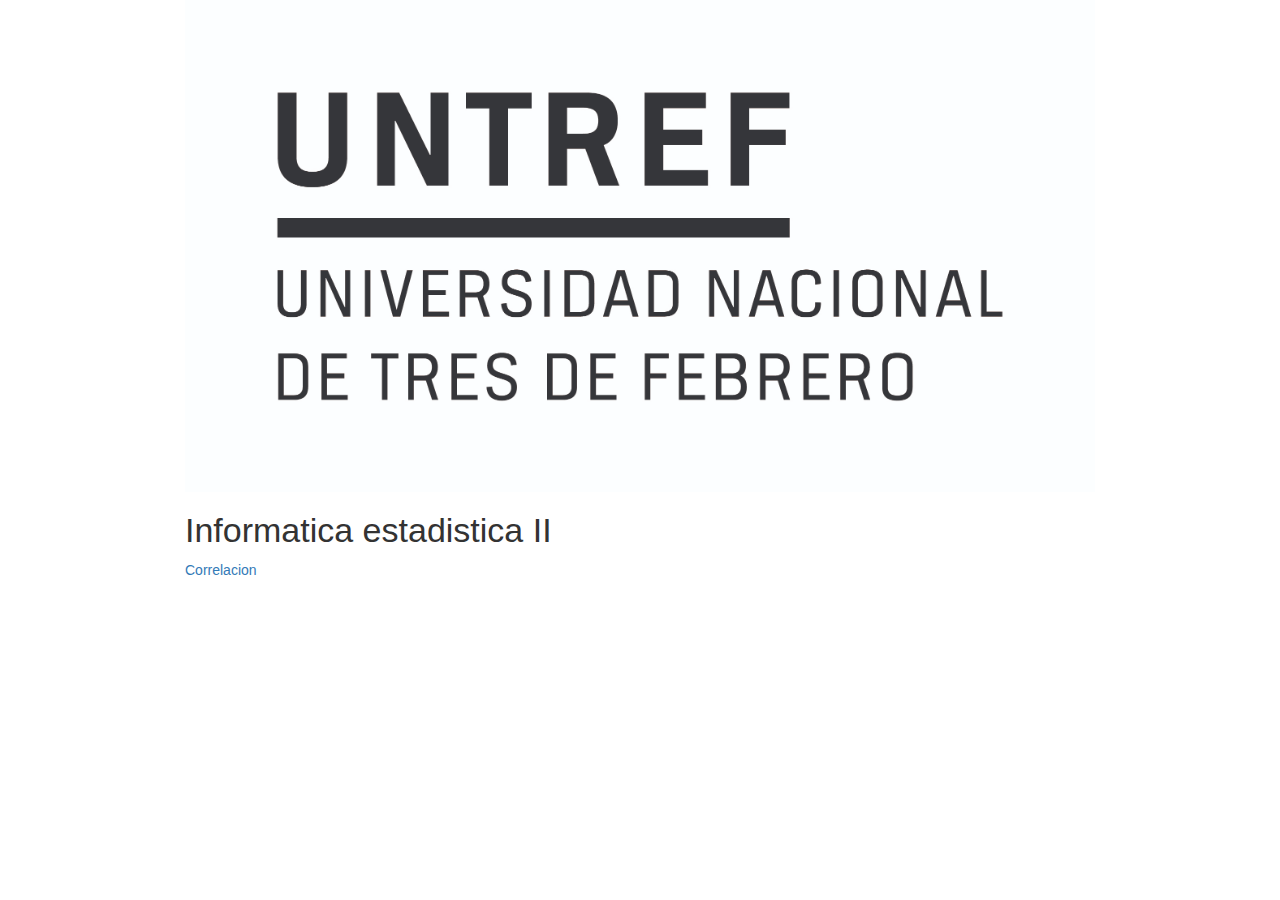
==== docs/index.html @ fd27c5c5 "agrego index" ====
<!DOCTYPE html>

<html>

<head>

<meta charset="utf-8" />
<meta name="generator" content="pandoc" />
<meta http-equiv="X-UA-Compatible" content="IE=EDGE" />




<title>index.knit</title>

<script>// Pandoc 2.9 adds attributes on both header and div. We remove the former (to
// be compatible with the behavior of Pandoc < 2.8).
document.addEventListener('DOMContentLoaded', function(e) {
  var hs = document.querySelectorAll("div.section[class*='level'] > :first-child");
  var i, h, a;
  for (i = 0; i < hs.length; i++) {
    h = hs[i];
    if (!/^h[1-6]$/i.test(h.tagName)) continue;  // it should be a header h1-h6
    a = h.attributes;
    while (a.length > 0) h.removeAttribute(a[0].name);
  }
});
</script>
<script>/*! jQuery v3.6.0 | (c) OpenJS Foundation and other contributors | jquery.org/license */
!function(e,t){"use strict";"object"==typeof module&&"object"==typeof module.exports?module.exports=e.document?t(e,!0):function(e){if(!e.document)throw new Error("jQuery requires a window with a document");return t(e)}:t(e)}("undefined"!=typeof window?window:this,function(C,e){"use strict";var t=[],r=Object.getPrototypeOf,s=t.slice,g=t.flat?function(e){return t.flat.call(e)}:function(e){return t.concat.apply([],e)},u=t.push,i=t.indexOf,n={},o=n.toString,v=n.hasOwnProperty,a=v.toString,l=a.call(Object),y={},m=function(e){return"function"==typeof e&&"number"!=typeof e.nodeType&&"function"!=typeof e.item},x=function(e){return null!=e&&e===e.window},E=C.document,c={type:!0,src:!0,nonce:!0,noModule:!0};function b(e,t,n){var r,i,o=(n=n||E).createElement("script");if(o.text=e,t)for(r in c)(i=t[r]||t.getAttribute&&t.getAttribute(r))&&o.setAttribute(r,i);n.head.appendChild(o).parentNode.removeChild(o)}function w(e){return null==e?e+"":"object"==typeof e||"function"==typeof e?n[o.call(e)]||"object":typeof e}var f="3.6.0",S=function(e,t){return new S.fn.init(e,t)};function p(e){var t=!!e&&"length"in e&&e.length,n=w(e);return!m(e)&&!x(e)&&("array"===n||0===t||"number"==typeof t&&0<t&&t-1 in e)}S.fn=S.prototype={jquery:f,constructor:S,length:0,toArray:function(){return s.call(this)},get:function(e){return null==e?s.call(this):e<0?this[e+this.length]:this[e]},pushStack:function(e){var t=S.merge(this.constructor(),e);return t.prevObject=this,t},each:function(e){return S.each(this,e)},map:function(n){return this.pushStack(S.map(this,function(e,t){return n.call(e,t,e)}))},slice:function(){return this.pushStack(s.apply(this,arguments))},first:function(){return this.eq(0)},last:function(){return this.eq(-1)},even:function(){return this.pushStack(S.grep(this,function(e,t){return(t+1)%2}))},odd:function(){return this.pushStack(S.grep(this,function(e,t){return t%2}))},eq:function(e){var t=this.length,n=+e+(e<0?t:0);return this.pushStack(0<=n&&n<t?[this[n]]:[])},end:function(){return this.prevObject||this.constructor()},push:u,sort:t.sort,splice:t.splice},S.extend=S.fn.extend=function(){var e,t,n,r,i,o,a=arguments[0]||{},s=1,u=arguments.length,l=!1;for("boolean"==typeof a&&(l=a,a=arguments[s]||{},s++),"object"==typeof a||m(a)||(a={}),s===u&&(a=this,s--);s<u;s++)if(null!=(e=arguments[s]))for(t in e)r=e[t],"__proto__"!==t&&a!==r&&(l&&r&&(S.isPlainObject(r)||(i=Array.isArray(r)))?(n=a[t],o=i&&!Array.isArray(n)?[]:i||S.isPlainObject(n)?n:{},i=!1,a[t]=S.extend(l,o,r)):void 0!==r&&(a[t]=r));return a},S.extend({expando:"jQuery"+(f+Math.random()).replace(/\D/g,""),isReady:!0,error:function(e){throw new Error(e)},noop:function(){},isPlainObject:function(e){var t,n;return!(!e||"[object Object]"!==o.call(e))&&(!(t=r(e))||"function"==typeof(n=v.call(t,"constructor")&&t.constructor)&&a.call(n)===l)},isEmptyObject:function(e){var t;for(t in e)return!1;return!0},globalEval:function(e,t,n){b(e,{nonce:t&&t.nonce},n)},each:function(e,t){var n,r=0;if(p(e)){for(n=e.length;r<n;r++)if(!1===t.call(e[r],r,e[r]))break}else for(r in e)if(!1===t.call(e[r],r,e[r]))break;return e},makeArray:function(e,t){var n=t||[];return null!=e&&(p(Object(e))?S.merge(n,"string"==typeof e?[e]:e):u.call(n,e)),n},inArray:function(e,t,n){return null==t?-1:i.call(t,e,n)},merge:function(e,t){for(var n=+t.length,r=0,i=e.length;r<n;r++)e[i++]=t[r];return e.length=i,e},grep:function(e,t,n){for(var r=[],i=0,o=e.length,a=!n;i<o;i++)!t(e[i],i)!==a&&r.push(e[i]);return r},map:function(e,t,n){var r,i,o=0,a=[];if(p(e))for(r=e.length;o<r;o++)null!=(i=t(e[o],o,n))&&a.push(i);else for(o in e)null!=(i=t(e[o],o,n))&&a.push(i);return g(a)},guid:1,support:y}),"function"==typeof Symbol&&(S.fn[Symbol.iterator]=t[Symbol.iterator]),S.each("Boolean Number String Function Array Date RegExp Object Error Symbol".split(" "),function(e,t){n["[object "+t+"]"]=t.toLowerCase()});var d=function(n){var e,d,b,o,i,h,f,g,w,u,l,T,C,a,E,v,s,c,y,S="sizzle"+1*new Date,p=n.document,k=0,r=0,m=ue(),x=ue(),A=ue(),N=ue(),j=function(e,t){return e===t&&(l=!0),0},D={}.hasOwnProperty,t=[],q=t.pop,L=t.push,H=t.push,O=t.slice,P=function(e,t){for(var n=0,r=e.length;n<r;n++)if(e[n]===t)return n;return-1},R="checked|selected|async|autofocus|autoplay|controls|defer|disabled|hidden|ismap|loop|multiple|open|readonly|required|scoped",M="[\\x20\\t\\r\\n\\f]",I="(?:\\\\[\\da-fA-F]{1,6}"+M+"?|\\\\[^\\r\\n\\f]|[\\w-]|[^\0-\\x7f])+",W="\\["+M+"*("+I+")(?:"+M+"*([*^$|!~]?=)"+M+"*(?:'((?:\\\\.|[^\\\\'])*)'|\"((?:\\\\.|[^\\\\\"])*)\"|("+I+"))|)"+M+"*\\]",F=":("+I+")(?:\\((('((?:\\\\.|[^\\\\'])*)'|\"((?:\\\\.|[^\\\\\"])*)\")|((?:\\\\.|[^\\\\()[\\]]|"+W+")*)|.*)\\)|)",B=new RegExp(M+"+","g"),$=new RegExp("^"+M+"+|((?:^|[^\\\\])(?:\\\\.)*)"+M+"+$","g"),_=new RegExp("^"+M+"*,"+M+"*"),z=new RegExp("^"+M+"*([>+~]|"+M+")"+M+"*"),U=new RegExp(M+"|>"),X=new RegExp(F),V=new RegExp("^"+I+"$"),G={ID:new RegExp("^#("+I+")"),CLASS:new RegExp("^\\.("+I+")"),TAG:new RegExp("^("+I+"|[*])"),ATTR:new RegExp("^"+W),PSEUDO:new RegExp("^"+F),CHILD:new RegExp("^:(only|first|last|nth|nth-last)-(child|of-type)(?:\\("+M+"*(even|odd|(([+-]|)(\\d*)n|)"+M+"*(?:([+-]|)"+M+"*(\\d+)|))"+M+"*\\)|)","i"),bool:new RegExp("^(?:"+R+")$","i"),needsContext:new RegExp("^"+M+"*[>+~]|:(even|odd|eq|gt|lt|nth|first|last)(?:\\("+M+"*((?:-\\d)?\\d*)"+M+"*\\)|)(?=[^-]|$)","i")},Y=/HTML$/i,Q=/^(?:input|select|textarea|button)$/i,J=/^h\d$/i,K=/^[^{]+\{\s*\[native \w/,Z=/^(?:#([\w-]+)|(\w+)|\.([\w-]+))$/,ee=/[+~]/,te=new RegExp("\\\\[\\da-fA-F]{1,6}"+M+"?|\\\\([^\\r\\n\\f])","g"),ne=function(e,t){var n="0x"+e.slice(1)-65536;return t||(n<0?String.fromCharCode(n+65536):String.fromCharCode(n>>10|55296,1023&n|56320))},re=/([\0-\x1f\x7f]|^-?\d)|^-$|[^\0-\x1f\x7f-\uFFFF\w-]/g,ie=function(e,t){return t?"\0"===e?"\ufffd":e.slice(0,-1)+"\\"+e.charCodeAt(e.length-1).toString(16)+" ":"\\"+e},oe=function(){T()},ae=be(function(e){return!0===e.disabled&&"fieldset"===e.nodeName.toLowerCase()},{dir:"parentNode",next:"legend"});try{H.apply(t=O.call(p.childNodes),p.childNodes),t[p.childNodes.length].nodeType}catch(e){H={apply:t.length?function(e,t){L.apply(e,O.call(t))}:function(e,t){var n=e.length,r=0;while(e[n++]=t[r++]);e.length=n-1}}}function se(t,e,n,r){var i,o,a,s,u,l,c,f=e&&e.ownerDocument,p=e?e.nodeType:9;if(n=n||[],"string"!=typeof t||!t||1!==p&&9!==p&&11!==p)return n;if(!r&&(T(e),e=e||C,E)){if(11!==p&&(u=Z.exec(t)))if(i=u[1]){if(9===p){if(!(a=e.getElementById(i)))return n;if(a.id===i)return n.push(a),n}else if(f&&(a=f.getElementById(i))&&y(e,a)&&a.id===i)return n.push(a),n}else{if(u[2])return H.apply(n,e.getElementsByTagName(t)),n;if((i=u[3])&&d.getElementsByClassName&&e.getElementsByClassName)return H.apply(n,e.getElementsByClassName(i)),n}if(d.qsa&&!N[t+" "]&&(!v||!v.test(t))&&(1!==p||"object"!==e.nodeName.toLowerCase())){if(c=t,f=e,1===p&&(U.test(t)||z.test(t))){(f=ee.test(t)&&ye(e.parentNode)||e)===e&&d.scope||((s=e.getAttribute("id"))?s=s.replace(re,ie):e.setAttribute("id",s=S)),o=(l=h(t)).length;while(o--)l[o]=(s?"#"+s:":scope")+" "+xe(l[o]);c=l.join(",")}try{return H.apply(n,f.querySelectorAll(c)),n}catch(e){N(t,!0)}finally{s===S&&e.removeAttribute("id")}}}return g(t.replace($,"$1"),e,n,r)}function ue(){var r=[];return function e(t,n){return r.push(t+" ")>b.cacheLength&&delete e[r.shift()],e[t+" "]=n}}function le(e){return e[S]=!0,e}function ce(e){var t=C.createElement("fieldset");try{return!!e(t)}catch(e){return!1}finally{t.parentNode&&t.parentNode.removeChild(t),t=null}}function fe(e,t){var n=e.split("|"),r=n.length;while(r--)b.attrHandle[n[r]]=t}function pe(e,t){var n=t&&e,r=n&&1===e.nodeType&&1===t.nodeType&&e.sourceIndex-t.sourceIndex;if(r)return r;if(n)while(n=n.nextSibling)if(n===t)return-1;return e?1:-1}function de(t){return function(e){return"input"===e.nodeName.toLowerCase()&&e.type===t}}function he(n){return function(e){var t=e.nodeName.toLowerCase();return("input"===t||"button"===t)&&e.type===n}}function ge(t){return function(e){return"form"in e?e.parentNode&&!1===e.disabled?"label"in e?"label"in e.parentNode?e.parentNode.disabled===t:e.disabled===t:e.isDisabled===t||e.isDisabled!==!t&&ae(e)===t:e.disabled===t:"label"in e&&e.disabled===t}}function ve(a){return le(function(o){return o=+o,le(function(e,t){var n,r=a([],e.length,o),i=r.length;while(i--)e[n=r[i]]&&(e[n]=!(t[n]=e[n]))})})}function ye(e){return e&&"undefined"!=typeof e.getElementsByTagName&&e}for(e in d=se.support={},i=se.isXML=function(e){var t=e&&e.namespaceURI,n=e&&(e.ownerDocument||e).documentElement;return!Y.test(t||n&&n.nodeName||"HTML")},T=se.setDocument=function(e){var t,n,r=e?e.ownerDocument||e:p;return r!=C&&9===r.nodeType&&r.documentElement&&(a=(C=r).documentElement,E=!i(C),p!=C&&(n=C.defaultView)&&n.top!==n&&(n.addEventListener?n.addEventListener("unload",oe,!1):n.attachEvent&&n.attachEvent("onunload",oe)),d.scope=ce(function(e){return a.appendChild(e).appendChild(C.createElement("div")),"undefined"!=typeof e.querySelectorAll&&!e.querySelectorAll(":scope fieldset div").length}),d.attributes=ce(function(e){return e.className="i",!e.getAttribute("className")}),d.getElementsByTagName=ce(function(e){return e.appendChild(C.createComment("")),!e.getElementsByTagName("*").length}),d.getElementsByClassName=K.test(C.getElementsByClassName),d.getById=ce(function(e){return a.appendChild(e).id=S,!C.getElementsByName||!C.getElementsByName(S).length}),d.getById?(b.filter.ID=function(e){var t=e.replace(te,ne);return function(e){return e.getAttribute("id")===t}},b.find.ID=function(e,t){if("undefined"!=typeof t.getElementById&&E){var n=t.getElementById(e);return n?[n]:[]}}):(b.filter.ID=function(e){var n=e.replace(te,ne);return function(e){var t="undefined"!=typeof e.getAttributeNode&&e.getAttributeNode("id");return t&&t.value===n}},b.find.ID=function(e,t){if("undefined"!=typeof t.getElementById&&E){var n,r,i,o=t.getElementById(e);if(o){if((n=o.getAttributeNode("id"))&&n.value===e)return[o];i=t.getElementsByName(e),r=0;while(o=i[r++])if((n=o.getAttributeNode("id"))&&n.value===e)return[o]}return[]}}),b.find.TAG=d.getElementsByTagName?function(e,t){return"undefined"!=typeof t.getElementsByTagName?t.getElementsByTagName(e):d.qsa?t.querySelectorAll(e):void 0}:function(e,t){var n,r=[],i=0,o=t.getElementsByTagName(e);if("*"===e){while(n=o[i++])1===n.nodeType&&r.push(n);return r}return o},b.find.CLASS=d.getElementsByClassName&&function(e,t){if("undefined"!=typeof t.getElementsByClassName&&E)return t.getElementsByClassName(e)},s=[],v=[],(d.qsa=K.test(C.querySelectorAll))&&(ce(function(e){var t;a.appendChild(e).innerHTML="<a id='"+S+"'></a><select id='"+S+"-\r\\' msallowcapture=''><option selected=''></option></select>",e.querySelectorAll("[msallowcapture^='']").length&&v.push("[*^$]="+M+"*(?:''|\"\")"),e.querySelectorAll("[selected]").length||v.push("\\["+M+"*(?:value|"+R+")"),e.querySelectorAll("[id~="+S+"-]").length||v.push("~="),(t=C.createElement("input")).setAttribute("name",""),e.appendChild(t),e.querySelectorAll("[name='']").length||v.push("\\["+M+"*name"+M+"*="+M+"*(?:''|\"\")"),e.querySelectorAll(":checked").length||v.push(":checked"),e.querySelectorAll("a#"+S+"+*").length||v.push(".#.+[+~]"),e.querySelectorAll("\\\f"),v.push("[\\r\\n\\f]")}),ce(function(e){e.innerHTML="<a href='' disabled='disabled'></a><select disabled='disabled'><option/></select>";var t=C.createElement("input");t.setAttribute("type","hidden"),e.appendChild(t).setAttribute("name","D"),e.querySelectorAll("[name=d]").length&&v.push("name"+M+"*[*^$|!~]?="),2!==e.querySelectorAll(":enabled").length&&v.push(":enabled",":disabled"),a.appendChild(e).disabled=!0,2!==e.querySelectorAll(":disabled").length&&v.push(":enabled",":disabled"),e.querySelectorAll("*,:x"),v.push(",.*:")})),(d.matchesSelector=K.test(c=a.matches||a.webkitMatchesSelector||a.mozMatchesSelector||a.oMatchesSelector||a.msMatchesSelector))&&ce(function(e){d.disconnectedMatch=c.call(e,"*"),c.call(e,"[s!='']:x"),s.push("!=",F)}),v=v.length&&new RegExp(v.join("|")),s=s.length&&new RegExp(s.join("|")),t=K.test(a.compareDocumentPosition),y=t||K.test(a.contains)?function(e,t){var n=9===e.nodeType?e.documentElement:e,r=t&&t.parentNode;return e===r||!(!r||1!==r.nodeType||!(n.contains?n.contains(r):e.compareDocumentPosition&&16&e.compareDocumentPosition(r)))}:function(e,t){if(t)while(t=t.parentNode)if(t===e)return!0;return!1},j=t?function(e,t){if(e===t)return l=!0,0;var n=!e.compareDocumentPosition-!t.compareDocumentPosition;return n||(1&(n=(e.ownerDocument||e)==(t.ownerDocument||t)?e.compareDocumentPosition(t):1)||!d.sortDetached&&t.compareDocumentPosition(e)===n?e==C||e.ownerDocument==p&&y(p,e)?-1:t==C||t.ownerDocument==p&&y(p,t)?1:u?P(u,e)-P(u,t):0:4&n?-1:1)}:function(e,t){if(e===t)return l=!0,0;var n,r=0,i=e.parentNode,o=t.parentNode,a=[e],s=[t];if(!i||!o)return e==C?-1:t==C?1:i?-1:o?1:u?P(u,e)-P(u,t):0;if(i===o)return pe(e,t);n=e;while(n=n.parentNode)a.unshift(n);n=t;while(n=n.parentNode)s.unshift(n);while(a[r]===s[r])r++;return r?pe(a[r],s[r]):a[r]==p?-1:s[r]==p?1:0}),C},se.matches=function(e,t){return se(e,null,null,t)},se.matchesSelector=function(e,t){if(T(e),d.matchesSelector&&E&&!N[t+" "]&&(!s||!s.test(t))&&(!v||!v.test(t)))try{var n=c.call(e,t);if(n||d.disconnectedMatch||e.document&&11!==e.document.nodeType)return n}catch(e){N(t,!0)}return 0<se(t,C,null,[e]).length},se.contains=function(e,t){return(e.ownerDocument||e)!=C&&T(e),y(e,t)},se.attr=function(e,t){(e.ownerDocument||e)!=C&&T(e);var n=b.attrHandle[t.toLowerCase()],r=n&&D.call(b.attrHandle,t.toLowerCase())?n(e,t,!E):void 0;return void 0!==r?r:d.attributes||!E?e.getAttribute(t):(r=e.getAttributeNode(t))&&r.specified?r.value:null},se.escape=function(e){return(e+"").replace(re,ie)},se.error=function(e){throw new Error("Syntax error, unrecognized expression: "+e)},se.uniqueSort=function(e){var t,n=[],r=0,i=0;if(l=!d.detectDuplicates,u=!d.sortStable&&e.slice(0),e.sort(j),l){while(t=e[i++])t===e[i]&&(r=n.push(i));while(r--)e.splice(n[r],1)}return u=null,e},o=se.getText=function(e){var t,n="",r=0,i=e.nodeType;if(i){if(1===i||9===i||11===i){if("string"==typeof e.textContent)return e.textContent;for(e=e.firstChild;e;e=e.nextSibling)n+=o(e)}else if(3===i||4===i)return e.nodeValue}else while(t=e[r++])n+=o(t);return n},(b=se.selectors={cacheLength:50,createPseudo:le,match:G,attrHandle:{},find:{},relative:{">":{dir:"parentNode",first:!0}," ":{dir:"parentNode"},"+":{dir:"previousSibling",first:!0},"~":{dir:"previousSibling"}},preFilter:{ATTR:function(e){return e[1]=e[1].replace(te,ne),e[3]=(e[3]||e[4]||e[5]||"").replace(te,ne),"~="===e[2]&&(e[3]=" "+e[3]+" "),e.slice(0,4)},CHILD:function(e){return e[1]=e[1].toLowerCase(),"nth"===e[1].slice(0,3)?(e[3]||se.error(e[0]),e[4]=+(e[4]?e[5]+(e[6]||1):2*("even"===e[3]||"odd"===e[3])),e[5]=+(e[7]+e[8]||"odd"===e[3])):e[3]&&se.error(e[0]),e},PSEUDO:function(e){var t,n=!e[6]&&e[2];return G.CHILD.test(e[0])?null:(e[3]?e[2]=e[4]||e[5]||"":n&&X.test(n)&&(t=h(n,!0))&&(t=n.indexOf(")",n.length-t)-n.length)&&(e[0]=e[0].slice(0,t),e[2]=n.slice(0,t)),e.slice(0,3))}},filter:{TAG:function(e){var t=e.replace(te,ne).toLowerCase();return"*"===e?function(){return!0}:function(e){return e.nodeName&&e.nodeName.toLowerCase()===t}},CLASS:function(e){var t=m[e+" "];return t||(t=new RegExp("(^|"+M+")"+e+"("+M+"|$)"))&&m(e,function(e){return t.test("string"==typeof e.className&&e.className||"undefined"!=typeof e.getAttribute&&e.getAttribute("class")||"")})},ATTR:function(n,r,i){return function(e){var t=se.attr(e,n);return null==t?"!="===r:!r||(t+="","="===r?t===i:"!="===r?t!==i:"^="===r?i&&0===t.indexOf(i):"*="===r?i&&-1<t.indexOf(i):"$="===r?i&&t.slice(-i.length)===i:"~="===r?-1<(" "+t.replace(B," ")+" ").indexOf(i):"|="===r&&(t===i||t.slice(0,i.length+1)===i+"-"))}},CHILD:function(h,e,t,g,v){var y="nth"!==h.slice(0,3),m="last"!==h.slice(-4),x="of-type"===e;return 1===g&&0===v?function(e){return!!e.parentNode}:function(e,t,n){var r,i,o,a,s,u,l=y!==m?"nextSibling":"previousSibling",c=e.parentNode,f=x&&e.nodeName.toLowerCase(),p=!n&&!x,d=!1;if(c){if(y){while(l){a=e;while(a=a[l])if(x?a.nodeName.toLowerCase()===f:1===a.nodeType)return!1;u=l="only"===h&&!u&&"nextSibling"}return!0}if(u=[m?c.firstChild:c.lastChild],m&&p){d=(s=(r=(i=(o=(a=c)[S]||(a[S]={}))[a.uniqueID]||(o[a.uniqueID]={}))[h]||[])[0]===k&&r[1])&&r[2],a=s&&c.childNodes[s];while(a=++s&&a&&a[l]||(d=s=0)||u.pop())if(1===a.nodeType&&++d&&a===e){i[h]=[k,s,d];break}}else if(p&&(d=s=(r=(i=(o=(a=e)[S]||(a[S]={}))[a.uniqueID]||(o[a.uniqueID]={}))[h]||[])[0]===k&&r[1]),!1===d)while(a=++s&&a&&a[l]||(d=s=0)||u.pop())if((x?a.nodeName.toLowerCase()===f:1===a.nodeType)&&++d&&(p&&((i=(o=a[S]||(a[S]={}))[a.uniqueID]||(o[a.uniqueID]={}))[h]=[k,d]),a===e))break;return(d-=v)===g||d%g==0&&0<=d/g}}},PSEUDO:function(e,o){var t,a=b.pseudos[e]||b.setFilters[e.toLowerCase()]||se.error("unsupported pseudo: "+e);return a[S]?a(o):1<a.length?(t=[e,e,"",o],b.setFilters.hasOwnProperty(e.toLowerCase())?le(function(e,t){var n,r=a(e,o),i=r.length;while(i--)e[n=P(e,r[i])]=!(t[n]=r[i])}):function(e){return a(e,0,t)}):a}},pseudos:{not:le(function(e){var r=[],i=[],s=f(e.replace($,"$1"));return s[S]?le(function(e,t,n,r){var i,o=s(e,null,r,[]),a=e.length;while(a--)(i=o[a])&&(e[a]=!(t[a]=i))}):function(e,t,n){return r[0]=e,s(r,null,n,i),r[0]=null,!i.pop()}}),has:le(function(t){return function(e){return 0<se(t,e).length}}),contains:le(function(t){return t=t.replace(te,ne),function(e){return-1<(e.textContent||o(e)).indexOf(t)}}),lang:le(function(n){return V.test(n||"")||se.error("unsupported lang: "+n),n=n.replace(te,ne).toLowerCase(),function(e){var t;do{if(t=E?e.lang:e.getAttribute("xml:lang")||e.getAttribute("lang"))return(t=t.toLowerCase())===n||0===t.indexOf(n+"-")}while((e=e.parentNode)&&1===e.nodeType);return!1}}),target:function(e){var t=n.location&&n.location.hash;return t&&t.slice(1)===e.id},root:function(e){return e===a},focus:function(e){return e===C.activeElement&&(!C.hasFocus||C.hasFocus())&&!!(e.type||e.href||~e.tabIndex)},enabled:ge(!1),disabled:ge(!0),checked:function(e){var t=e.nodeName.toLowerCase();return"input"===t&&!!e.checked||"option"===t&&!!e.selected},selected:function(e){return e.parentNode&&e.parentNode.selectedIndex,!0===e.selected},empty:function(e){for(e=e.firstChild;e;e=e.nextSibling)if(e.nodeType<6)return!1;return!0},parent:function(e){return!b.pseudos.empty(e)},header:function(e){return J.test(e.nodeName)},input:function(e){return Q.test(e.nodeName)},button:function(e){var t=e.nodeName.toLowerCase();return"input"===t&&"button"===e.type||"button"===t},text:function(e){var t;return"input"===e.nodeName.toLowerCase()&&"text"===e.type&&(null==(t=e.getAttribute("type"))||"text"===t.toLowerCase())},first:ve(function(){return[0]}),last:ve(function(e,t){return[t-1]}),eq:ve(function(e,t,n){return[n<0?n+t:n]}),even:ve(function(e,t){for(var n=0;n<t;n+=2)e.push(n);return e}),odd:ve(function(e,t){for(var n=1;n<t;n+=2)e.push(n);return e}),lt:ve(function(e,t,n){for(var r=n<0?n+t:t<n?t:n;0<=--r;)e.push(r);return e}),gt:ve(function(e,t,n){for(var r=n<0?n+t:n;++r<t;)e.push(r);return e})}}).pseudos.nth=b.pseudos.eq,{radio:!0,checkbox:!0,file:!0,password:!0,image:!0})b.pseudos[e]=de(e);for(e in{submit:!0,reset:!0})b.pseudos[e]=he(e);function me(){}function xe(e){for(var t=0,n=e.length,r="";t<n;t++)r+=e[t].value;return r}function be(s,e,t){var u=e.dir,l=e.next,c=l||u,f=t&&"parentNode"===c,p=r++;return e.first?function(e,t,n){while(e=e[u])if(1===e.nodeType||f)return s(e,t,n);return!1}:function(e,t,n){var r,i,o,a=[k,p];if(n){while(e=e[u])if((1===e.nodeType||f)&&s(e,t,n))return!0}else while(e=e[u])if(1===e.nodeType||f)if(i=(o=e[S]||(e[S]={}))[e.uniqueID]||(o[e.uniqueID]={}),l&&l===e.nodeName.toLowerCase())e=e[u]||e;else{if((r=i[c])&&r[0]===k&&r[1]===p)return a[2]=r[2];if((i[c]=a)[2]=s(e,t,n))return!0}return!1}}function we(i){return 1<i.length?function(e,t,n){var r=i.length;while(r--)if(!i[r](e,t,n))return!1;return!0}:i[0]}function Te(e,t,n,r,i){for(var o,a=[],s=0,u=e.length,l=null!=t;s<u;s++)(o=e[s])&&(n&&!n(o,r,i)||(a.push(o),l&&t.push(s)));return a}function Ce(d,h,g,v,y,e){return v&&!v[S]&&(v=Ce(v)),y&&!y[S]&&(y=Ce(y,e)),le(function(e,t,n,r){var i,o,a,s=[],u=[],l=t.length,c=e||function(e,t,n){for(var r=0,i=t.length;r<i;r++)se(e,t[r],n);return n}(h||"*",n.nodeType?[n]:n,[]),f=!d||!e&&h?c:Te(c,s,d,n,r),p=g?y||(e?d:l||v)?[]:t:f;if(g&&g(f,p,n,r),v){i=Te(p,u),v(i,[],n,r),o=i.length;while(o--)(a=i[o])&&(p[u[o]]=!(f[u[o]]=a))}if(e){if(y||d){if(y){i=[],o=p.length;while(o--)(a=p[o])&&i.push(f[o]=a);y(null,p=[],i,r)}o=p.length;while(o--)(a=p[o])&&-1<(i=y?P(e,a):s[o])&&(e[i]=!(t[i]=a))}}else p=Te(p===t?p.splice(l,p.length):p),y?y(null,t,p,r):H.apply(t,p)})}function Ee(e){for(var i,t,n,r=e.length,o=b.relative[e[0].type],a=o||b.relative[" "],s=o?1:0,u=be(function(e){return e===i},a,!0),l=be(function(e){return-1<P(i,e)},a,!0),c=[function(e,t,n){var r=!o&&(n||t!==w)||((i=t).nodeType?u(e,t,n):l(e,t,n));return i=null,r}];s<r;s++)if(t=b.relative[e[s].type])c=[be(we(c),t)];else{if((t=b.filter[e[s].type].apply(null,e[s].matches))[S]){for(n=++s;n<r;n++)if(b.relative[e[n].type])break;return Ce(1<s&&we(c),1<s&&xe(e.slice(0,s-1).concat({value:" "===e[s-2].type?"*":""})).replace($,"$1"),t,s<n&&Ee(e.slice(s,n)),n<r&&Ee(e=e.slice(n)),n<r&&xe(e))}c.push(t)}return we(c)}return me.prototype=b.filters=b.pseudos,b.setFilters=new me,h=se.tokenize=function(e,t){var n,r,i,o,a,s,u,l=x[e+" "];if(l)return t?0:l.slice(0);a=e,s=[],u=b.preFilter;while(a){for(o in n&&!(r=_.exec(a))||(r&&(a=a.slice(r[0].length)||a),s.push(i=[])),n=!1,(r=z.exec(a))&&(n=r.shift(),i.push({value:n,type:r[0].replace($," ")}),a=a.slice(n.length)),b.filter)!(r=G[o].exec(a))||u[o]&&!(r=u[o](r))||(n=r.shift(),i.push({value:n,type:o,matches:r}),a=a.slice(n.length));if(!n)break}return t?a.length:a?se.error(e):x(e,s).slice(0)},f=se.compile=function(e,t){var n,v,y,m,x,r,i=[],o=[],a=A[e+" "];if(!a){t||(t=h(e)),n=t.length;while(n--)(a=Ee(t[n]))[S]?i.push(a):o.push(a);(a=A(e,(v=o,m=0<(y=i).length,x=0<v.length,r=function(e,t,n,r,i){var o,a,s,u=0,l="0",c=e&&[],f=[],p=w,d=e||x&&b.find.TAG("*",i),h=k+=null==p?1:Math.random()||.1,g=d.length;for(i&&(w=t==C||t||i);l!==g&&null!=(o=d[l]);l++){if(x&&o){a=0,t||o.ownerDocument==C||(T(o),n=!E);while(s=v[a++])if(s(o,t||C,n)){r.push(o);break}i&&(k=h)}m&&((o=!s&&o)&&u--,e&&c.push(o))}if(u+=l,m&&l!==u){a=0;while(s=y[a++])s(c,f,t,n);if(e){if(0<u)while(l--)c[l]||f[l]||(f[l]=q.call(r));f=Te(f)}H.apply(r,f),i&&!e&&0<f.length&&1<u+y.length&&se.uniqueSort(r)}return i&&(k=h,w=p),c},m?le(r):r))).selector=e}return a},g=se.select=function(e,t,n,r){var i,o,a,s,u,l="function"==typeof e&&e,c=!r&&h(e=l.selector||e);if(n=n||[],1===c.length){if(2<(o=c[0]=c[0].slice(0)).length&&"ID"===(a=o[0]).type&&9===t.nodeType&&E&&b.relative[o[1].type]){if(!(t=(b.find.ID(a.matches[0].replace(te,ne),t)||[])[0]))return n;l&&(t=t.parentNode),e=e.slice(o.shift().value.length)}i=G.needsContext.test(e)?0:o.length;while(i--){if(a=o[i],b.relative[s=a.type])break;if((u=b.find[s])&&(r=u(a.matches[0].replace(te,ne),ee.test(o[0].type)&&ye(t.parentNode)||t))){if(o.splice(i,1),!(e=r.length&&xe(o)))return H.apply(n,r),n;break}}}return(l||f(e,c))(r,t,!E,n,!t||ee.test(e)&&ye(t.parentNode)||t),n},d.sortStable=S.split("").sort(j).join("")===S,d.detectDuplicates=!!l,T(),d.sortDetached=ce(function(e){return 1&e.compareDocumentPosition(C.createElement("fieldset"))}),ce(function(e){return e.innerHTML="<a href='#'></a>","#"===e.firstChild.getAttribute("href")})||fe("type|href|height|width",function(e,t,n){if(!n)return e.getAttribute(t,"type"===t.toLowerCase()?1:2)}),d.attributes&&ce(function(e){return e.innerHTML="<input/>",e.firstChild.setAttribute("value",""),""===e.firstChild.getAttribute("value")})||fe("value",function(e,t,n){if(!n&&"input"===e.nodeName.toLowerCase())return e.defaultValue}),ce(function(e){return null==e.getAttribute("disabled")})||fe(R,function(e,t,n){var r;if(!n)return!0===e[t]?t.toLowerCase():(r=e.getAttributeNode(t))&&r.specified?r.value:null}),se}(C);S.find=d,S.expr=d.selectors,S.expr[":"]=S.expr.pseudos,S.uniqueSort=S.unique=d.uniqueSort,S.text=d.getText,S.isXMLDoc=d.isXML,S.contains=d.contains,S.escapeSelector=d.escape;var h=function(e,t,n){var r=[],i=void 0!==n;while((e=e[t])&&9!==e.nodeType)if(1===e.nodeType){if(i&&S(e).is(n))break;r.push(e)}return r},T=function(e,t){for(var n=[];e;e=e.nextSibling)1===e.nodeType&&e!==t&&n.push(e);return n},k=S.expr.match.needsContext;function A(e,t){return e.nodeName&&e.nodeName.toLowerCase()===t.toLowerCase()}var N=/^<([a-z][^\/\0>:\x20\t\r\n\f]*)[\x20\t\r\n\f]*\/?>(?:<\/\1>|)$/i;function j(e,n,r){return m(n)?S.grep(e,function(e,t){return!!n.call(e,t,e)!==r}):n.nodeType?S.grep(e,function(e){return e===n!==r}):"string"!=typeof n?S.grep(e,function(e){return-1<i.call(n,e)!==r}):S.filter(n,e,r)}S.filter=function(e,t,n){var r=t[0];return n&&(e=":not("+e+")"),1===t.length&&1===r.nodeType?S.find.matchesSelector(r,e)?[r]:[]:S.find.matches(e,S.grep(t,function(e){return 1===e.nodeType}))},S.fn.extend({find:function(e){var t,n,r=this.length,i=this;if("string"!=typeof e)return this.pushStack(S(e).filter(function(){for(t=0;t<r;t++)if(S.contains(i[t],this))return!0}));for(n=this.pushStack([]),t=0;t<r;t++)S.find(e,i[t],n);return 1<r?S.uniqueSort(n):n},filter:function(e){return this.pushStack(j(this,e||[],!1))},not:function(e){return this.pushStack(j(this,e||[],!0))},is:function(e){return!!j(this,"string"==typeof e&&k.test(e)?S(e):e||[],!1).length}});var D,q=/^(?:\s*(<[\w\W]+>)[^>]*|#([\w-]+))$/;(S.fn.init=function(e,t,n){var r,i;if(!e)return this;if(n=n||D,"string"==typeof e){if(!(r="<"===e[0]&&">"===e[e.length-1]&&3<=e.length?[null,e,null]:q.exec(e))||!r[1]&&t)return!t||t.jquery?(t||n).find(e):this.constructor(t).find(e);if(r[1]){if(t=t instanceof S?t[0]:t,S.merge(this,S.parseHTML(r[1],t&&t.nodeType?t.ownerDocument||t:E,!0)),N.test(r[1])&&S.isPlainObject(t))for(r in t)m(this[r])?this[r](t[r]):this.attr(r,t[r]);return this}return(i=E.getElementById(r[2]))&&(this[0]=i,this.length=1),this}return e.nodeType?(this[0]=e,this.length=1,this):m(e)?void 0!==n.ready?n.ready(e):e(S):S.makeArray(e,this)}).prototype=S.fn,D=S(E);var L=/^(?:parents|prev(?:Until|All))/,H={children:!0,contents:!0,next:!0,prev:!0};function O(e,t){while((e=e[t])&&1!==e.nodeType);return e}S.fn.extend({has:function(e){var t=S(e,this),n=t.length;return this.filter(function(){for(var e=0;e<n;e++)if(S.contains(this,t[e]))return!0})},closest:function(e,t){var n,r=0,i=this.length,o=[],a="string"!=typeof e&&S(e);if(!k.test(e))for(;r<i;r++)for(n=this[r];n&&n!==t;n=n.parentNode)if(n.nodeType<11&&(a?-1<a.index(n):1===n.nodeType&&S.find.matchesSelector(n,e))){o.push(n);break}return this.pushStack(1<o.length?S.uniqueSort(o):o)},index:function(e){return e?"string"==typeof e?i.call(S(e),this[0]):i.call(this,e.jquery?e[0]:e):this[0]&&this[0].parentNode?this.first().prevAll().length:-1},add:function(e,t){return this.pushStack(S.uniqueSort(S.merge(this.get(),S(e,t))))},addBack:function(e){return this.add(null==e?this.prevObject:this.prevObject.filter(e))}}),S.each({parent:function(e){var t=e.parentNode;return t&&11!==t.nodeType?t:null},parents:function(e){return h(e,"parentNode")},parentsUntil:function(e,t,n){return h(e,"parentNode",n)},next:function(e){return O(e,"nextSibling")},prev:function(e){return O(e,"previousSibling")},nextAll:function(e){return h(e,"nextSibling")},prevAll:function(e){return h(e,"previousSibling")},nextUntil:function(e,t,n){return h(e,"nextSibling",n)},prevUntil:function(e,t,n){return h(e,"previousSibling",n)},siblings:function(e){return T((e.parentNode||{}).firstChild,e)},children:function(e){return T(e.firstChild)},contents:function(e){return null!=e.contentDocument&&r(e.contentDocument)?e.contentDocument:(A(e,"template")&&(e=e.content||e),S.merge([],e.childNodes))}},function(r,i){S.fn[r]=function(e,t){var n=S.map(this,i,e);return"Until"!==r.slice(-5)&&(t=e),t&&"string"==typeof t&&(n=S.filter(t,n)),1<this.length&&(H[r]||S.uniqueSort(n),L.test(r)&&n.reverse()),this.pushStack(n)}});var P=/[^\x20\t\r\n\f]+/g;function R(e){return e}function M(e){throw e}function I(e,t,n,r){var i;try{e&&m(i=e.promise)?i.call(e).done(t).fail(n):e&&m(i=e.then)?i.call(e,t,n):t.apply(void 0,[e].slice(r))}catch(e){n.apply(void 0,[e])}}S.Callbacks=function(r){var e,n;r="string"==typeof r?(e=r,n={},S.each(e.match(P)||[],function(e,t){n[t]=!0}),n):S.extend({},r);var i,t,o,a,s=[],u=[],l=-1,c=function(){for(a=a||r.once,o=i=!0;u.length;l=-1){t=u.shift();while(++l<s.length)!1===s[l].apply(t[0],t[1])&&r.stopOnFalse&&(l=s.length,t=!1)}r.memory||(t=!1),i=!1,a&&(s=t?[]:"")},f={add:function(){return s&&(t&&!i&&(l=s.length-1,u.push(t)),function n(e){S.each(e,function(e,t){m(t)?r.unique&&f.has(t)||s.push(t):t&&t.length&&"string"!==w(t)&&n(t)})}(arguments),t&&!i&&c()),this},remove:function(){return S.each(arguments,function(e,t){var n;while(-1<(n=S.inArray(t,s,n)))s.splice(n,1),n<=l&&l--}),this},has:function(e){return e?-1<S.inArray(e,s):0<s.length},empty:function(){return s&&(s=[]),this},disable:function(){return a=u=[],s=t="",this},disabled:function(){return!s},lock:function(){return a=u=[],t||i||(s=t=""),this},locked:function(){return!!a},fireWith:function(e,t){return a||(t=[e,(t=t||[]).slice?t.slice():t],u.push(t),i||c()),this},fire:function(){return f.fireWith(this,arguments),this},fired:function(){return!!o}};return f},S.extend({Deferred:function(e){var o=[["notify","progress",S.Callbacks("memory"),S.Callbacks("memory"),2],["resolve","done",S.Callbacks("once memory"),S.Callbacks("once memory"),0,"resolved"],["reject","fail",S.Callbacks("once memory"),S.Callbacks("once memory"),1,"rejected"]],i="pending",a={state:function(){return i},always:function(){return s.done(arguments).fail(arguments),this},"catch":function(e){return a.then(null,e)},pipe:function(){var i=arguments;return S.Deferred(function(r){S.each(o,function(e,t){var n=m(i[t[4]])&&i[t[4]];s[t[1]](function(){var e=n&&n.apply(this,arguments);e&&m(e.promise)?e.promise().progress(r.notify).done(r.resolve).fail(r.reject):r[t[0]+"With"](this,n?[e]:arguments)})}),i=null}).promise()},then:function(t,n,r){var u=0;function l(i,o,a,s){return function(){var n=this,r=arguments,e=function(){var e,t;if(!(i<u)){if((e=a.apply(n,r))===o.promise())throw new TypeError("Thenable self-resolution");t=e&&("object"==typeof e||"function"==typeof e)&&e.then,m(t)?s?t.call(e,l(u,o,R,s),l(u,o,M,s)):(u++,t.call(e,l(u,o,R,s),l(u,o,M,s),l(u,o,R,o.notifyWith))):(a!==R&&(n=void 0,r=[e]),(s||o.resolveWith)(n,r))}},t=s?e:function(){try{e()}catch(e){S.Deferred.exceptionHook&&S.Deferred.exceptionHook(e,t.stackTrace),u<=i+1&&(a!==M&&(n=void 0,r=[e]),o.rejectWith(n,r))}};i?t():(S.Deferred.getStackHook&&(t.stackTrace=S.Deferred.getStackHook()),C.setTimeout(t))}}return S.Deferred(function(e){o[0][3].add(l(0,e,m(r)?r:R,e.notifyWith)),o[1][3].add(l(0,e,m(t)?t:R)),o[2][3].add(l(0,e,m(n)?n:M))}).promise()},promise:function(e){return null!=e?S.extend(e,a):a}},s={};return S.each(o,function(e,t){var n=t[2],r=t[5];a[t[1]]=n.add,r&&n.add(function(){i=r},o[3-e][2].disable,o[3-e][3].disable,o[0][2].lock,o[0][3].lock),n.add(t[3].fire),s[t[0]]=function(){return s[t[0]+"With"](this===s?void 0:this,arguments),this},s[t[0]+"With"]=n.fireWith}),a.promise(s),e&&e.call(s,s),s},when:function(e){var n=arguments.length,t=n,r=Array(t),i=s.call(arguments),o=S.Deferred(),a=function(t){return function(e){r[t]=this,i[t]=1<arguments.length?s.call(arguments):e,--n||o.resolveWith(r,i)}};if(n<=1&&(I(e,o.done(a(t)).resolve,o.reject,!n),"pending"===o.state()||m(i[t]&&i[t].then)))return o.then();while(t--)I(i[t],a(t),o.reject);return o.promise()}});var W=/^(Eval|Internal|Range|Reference|Syntax|Type|URI)Error$/;S.Deferred.exceptionHook=function(e,t){C.console&&C.console.warn&&e&&W.test(e.name)&&C.console.warn("jQuery.Deferred exception: "+e.message,e.stack,t)},S.readyException=function(e){C.setTimeout(function(){throw e})};var F=S.Deferred();function B(){E.removeEventListener("DOMContentLoaded",B),C.removeEventListener("load",B),S.ready()}S.fn.ready=function(e){return F.then(e)["catch"](function(e){S.readyException(e)}),this},S.extend({isReady:!1,readyWait:1,ready:function(e){(!0===e?--S.readyWait:S.isReady)||(S.isReady=!0)!==e&&0<--S.readyWait||F.resolveWith(E,[S])}}),S.ready.then=F.then,"complete"===E.readyState||"loading"!==E.readyState&&!E.documentElement.doScroll?C.setTimeout(S.ready):(E.addEventListener("DOMContentLoaded",B),C.addEventListener("load",B));var $=function(e,t,n,r,i,o,a){var s=0,u=e.length,l=null==n;if("object"===w(n))for(s in i=!0,n)$(e,t,s,n[s],!0,o,a);else if(void 0!==r&&(i=!0,m(r)||(a=!0),l&&(a?(t.call(e,r),t=null):(l=t,t=function(e,t,n){return l.call(S(e),n)})),t))for(;s<u;s++)t(e[s],n,a?r:r.call(e[s],s,t(e[s],n)));return i?e:l?t.call(e):u?t(e[0],n):o},_=/^-ms-/,z=/-([a-z])/g;function U(e,t){return t.toUpperCase()}function X(e){return e.replace(_,"ms-").replace(z,U)}var V=function(e){return 1===e.nodeType||9===e.nodeType||!+e.nodeType};function G(){this.expando=S.expando+G.uid++}G.uid=1,G.prototype={cache:function(e){var t=e[this.expando];return t||(t={},V(e)&&(e.nodeType?e[this.expando]=t:Object.defineProperty(e,this.expando,{value:t,configurable:!0}))),t},set:function(e,t,n){var r,i=this.cache(e);if("string"==typeof t)i[X(t)]=n;else for(r in t)i[X(r)]=t[r];return i},get:function(e,t){return void 0===t?this.cache(e):e[this.expando]&&e[this.expando][X(t)]},access:function(e,t,n){return void 0===t||t&&"string"==typeof t&&void 0===n?this.get(e,t):(this.set(e,t,n),void 0!==n?n:t)},remove:function(e,t){var n,r=e[this.expando];if(void 0!==r){if(void 0!==t){n=(t=Array.isArray(t)?t.map(X):(t=X(t))in r?[t]:t.match(P)||[]).length;while(n--)delete r[t[n]]}(void 0===t||S.isEmptyObject(r))&&(e.nodeType?e[this.expando]=void 0:delete e[this.expando])}},hasData:function(e){var t=e[this.expando];return void 0!==t&&!S.isEmptyObject(t)}};var Y=new G,Q=new G,J=/^(?:\{[\w\W]*\}|\[[\w\W]*\])$/,K=/[A-Z]/g;function Z(e,t,n){var r,i;if(void 0===n&&1===e.nodeType)if(r="data-"+t.replace(K,"-$&").toLowerCase(),"string"==typeof(n=e.getAttribute(r))){try{n="true"===(i=n)||"false"!==i&&("null"===i?null:i===+i+""?+i:J.test(i)?JSON.parse(i):i)}catch(e){}Q.set(e,t,n)}else n=void 0;return n}S.extend({hasData:function(e){return Q.hasData(e)||Y.hasData(e)},data:function(e,t,n){return Q.access(e,t,n)},removeData:function(e,t){Q.remove(e,t)},_data:function(e,t,n){return Y.access(e,t,n)},_removeData:function(e,t){Y.remove(e,t)}}),S.fn.extend({data:function(n,e){var t,r,i,o=this[0],a=o&&o.attributes;if(void 0===n){if(this.length&&(i=Q.get(o),1===o.nodeType&&!Y.get(o,"hasDataAttrs"))){t=a.length;while(t--)a[t]&&0===(r=a[t].name).indexOf("data-")&&(r=X(r.slice(5)),Z(o,r,i[r]));Y.set(o,"hasDataAttrs",!0)}return i}return"object"==typeof n?this.each(function(){Q.set(this,n)}):$(this,function(e){var t;if(o&&void 0===e)return void 0!==(t=Q.get(o,n))?t:void 0!==(t=Z(o,n))?t:void 0;this.each(function(){Q.set(this,n,e)})},null,e,1<arguments.length,null,!0)},removeData:function(e){return this.each(function(){Q.remove(this,e)})}}),S.extend({queue:function(e,t,n){var r;if(e)return t=(t||"fx")+"queue",r=Y.get(e,t),n&&(!r||Array.isArray(n)?r=Y.access(e,t,S.makeArray(n)):r.push(n)),r||[]},dequeue:function(e,t){t=t||"fx";var n=S.queue(e,t),r=n.length,i=n.shift(),o=S._queueHooks(e,t);"inprogress"===i&&(i=n.shift(),r--),i&&("fx"===t&&n.unshift("inprogress"),delete o.stop,i.call(e,function(){S.dequeue(e,t)},o)),!r&&o&&o.empty.fire()},_queueHooks:function(e,t){var n=t+"queueHooks";return Y.get(e,n)||Y.access(e,n,{empty:S.Callbacks("once memory").add(function(){Y.remove(e,[t+"queue",n])})})}}),S.fn.extend({queue:function(t,n){var e=2;return"string"!=typeof t&&(n=t,t="fx",e--),arguments.length<e?S.queue(this[0],t):void 0===n?this:this.each(function(){var e=S.queue(this,t,n);S._queueHooks(this,t),"fx"===t&&"inprogress"!==e[0]&&S.dequeue(this,t)})},dequeue:function(e){return this.each(function(){S.dequeue(this,e)})},clearQueue:function(e){return this.queue(e||"fx",[])},promise:function(e,t){var n,r=1,i=S.Deferred(),o=this,a=this.length,s=function(){--r||i.resolveWith(o,[o])};"string"!=typeof e&&(t=e,e=void 0),e=e||"fx";while(a--)(n=Y.get(o[a],e+"queueHooks"))&&n.empty&&(r++,n.empty.add(s));return s(),i.promise(t)}});var ee=/[+-]?(?:\d*\.|)\d+(?:[eE][+-]?\d+|)/.source,te=new RegExp("^(?:([+-])=|)("+ee+")([a-z%]*)$","i"),ne=["Top","Right","Bottom","Left"],re=E.documentElement,ie=function(e){return S.contains(e.ownerDocument,e)},oe={composed:!0};re.getRootNode&&(ie=function(e){return S.contains(e.ownerDocument,e)||e.getRootNode(oe)===e.ownerDocument});var ae=function(e,t){return"none"===(e=t||e).style.display||""===e.style.display&&ie(e)&&"none"===S.css(e,"display")};function se(e,t,n,r){var i,o,a=20,s=r?function(){return r.cur()}:function(){return S.css(e,t,"")},u=s(),l=n&&n[3]||(S.cssNumber[t]?"":"px"),c=e.nodeType&&(S.cssNumber[t]||"px"!==l&&+u)&&te.exec(S.css(e,t));if(c&&c[3]!==l){u/=2,l=l||c[3],c=+u||1;while(a--)S.style(e,t,c+l),(1-o)*(1-(o=s()/u||.5))<=0&&(a=0),c/=o;c*=2,S.style(e,t,c+l),n=n||[]}return n&&(c=+c||+u||0,i=n[1]?c+(n[1]+1)*n[2]:+n[2],r&&(r.unit=l,r.start=c,r.end=i)),i}var ue={};function le(e,t){for(var n,r,i,o,a,s,u,l=[],c=0,f=e.length;c<f;c++)(r=e[c]).style&&(n=r.style.display,t?("none"===n&&(l[c]=Y.get(r,"display")||null,l[c]||(r.style.display="")),""===r.style.display&&ae(r)&&(l[c]=(u=a=o=void 0,a=(i=r).ownerDocument,s=i.nodeName,(u=ue[s])||(o=a.body.appendChild(a.createElement(s)),u=S.css(o,"display"),o.parentNode.removeChild(o),"none"===u&&(u="block"),ue[s]=u)))):"none"!==n&&(l[c]="none",Y.set(r,"display",n)));for(c=0;c<f;c++)null!=l[c]&&(e[c].style.display=l[c]);return e}S.fn.extend({show:function(){return le(this,!0)},hide:function(){return le(this)},toggle:function(e){return"boolean"==typeof e?e?this.show():this.hide():this.each(function(){ae(this)?S(this).show():S(this).hide()})}});var ce,fe,pe=/^(?:checkbox|radio)$/i,de=/<([a-z][^\/\0>\x20\t\r\n\f]*)/i,he=/^$|^module$|\/(?:java|ecma)script/i;ce=E.createDocumentFragment().appendChild(E.createElement("div")),(fe=E.createElement("input")).setAttribute("type","radio"),fe.setAttribute("checked","checked"),fe.setAttribute("name","t"),ce.appendChild(fe),y.checkClone=ce.cloneNode(!0).cloneNode(!0).lastChild.checked,ce.innerHTML="<textarea>x</textarea>",y.noCloneChecked=!!ce.cloneNode(!0).lastChild.defaultValue,ce.innerHTML="<option></option>",y.option=!!ce.lastChild;var ge={thead:[1,"<table>","</table>"],col:[2,"<table><colgroup>","</colgroup></table>"],tr:[2,"<table><tbody>","</tbody></table>"],td:[3,"<table><tbody><tr>","</tr></tbody></table>"],_default:[0,"",""]};function ve(e,t){var n;return n="undefined"!=typeof e.getElementsByTagName?e.getElementsByTagName(t||"*"):"undefined"!=typeof e.querySelectorAll?e.querySelectorAll(t||"*"):[],void 0===t||t&&A(e,t)?S.merge([e],n):n}function ye(e,t){for(var n=0,r=e.length;n<r;n++)Y.set(e[n],"globalEval",!t||Y.get(t[n],"globalEval"))}ge.tbody=ge.tfoot=ge.colgroup=ge.caption=ge.thead,ge.th=ge.td,y.option||(ge.optgroup=ge.option=[1,"<select multiple='multiple'>","</select>"]);var me=/<|&#?\w+;/;function xe(e,t,n,r,i){for(var o,a,s,u,l,c,f=t.createDocumentFragment(),p=[],d=0,h=e.length;d<h;d++)if((o=e[d])||0===o)if("object"===w(o))S.merge(p,o.nodeType?[o]:o);else if(me.test(o)){a=a||f.appendChild(t.createElement("div")),s=(de.exec(o)||["",""])[1].toLowerCase(),u=ge[s]||ge._default,a.innerHTML=u[1]+S.htmlPrefilter(o)+u[2],c=u[0];while(c--)a=a.lastChild;S.merge(p,a.childNodes),(a=f.firstChild).textContent=""}else p.push(t.createTextNode(o));f.textContent="",d=0;while(o=p[d++])if(r&&-1<S.inArray(o,r))i&&i.push(o);else if(l=ie(o),a=ve(f.appendChild(o),"script"),l&&ye(a),n){c=0;while(o=a[c++])he.test(o.type||"")&&n.push(o)}return f}var be=/^([^.]*)(?:\.(.+)|)/;function we(){return!0}function Te(){return!1}function Ce(e,t){return e===function(){try{return E.activeElement}catch(e){}}()==("focus"===t)}function Ee(e,t,n,r,i,o){var a,s;if("object"==typeof t){for(s in"string"!=typeof n&&(r=r||n,n=void 0),t)Ee(e,s,n,r,t[s],o);return e}if(null==r&&null==i?(i=n,r=n=void 0):null==i&&("string"==typeof n?(i=r,r=void 0):(i=r,r=n,n=void 0)),!1===i)i=Te;else if(!i)return e;return 1===o&&(a=i,(i=function(e){return S().off(e),a.apply(this,arguments)}).guid=a.guid||(a.guid=S.guid++)),e.each(function(){S.event.add(this,t,i,r,n)})}function Se(e,i,o){o?(Y.set(e,i,!1),S.event.add(e,i,{namespace:!1,handler:function(e){var t,n,r=Y.get(this,i);if(1&e.isTrigger&&this[i]){if(r.length)(S.event.special[i]||{}).delegateType&&e.stopPropagation();else if(r=s.call(arguments),Y.set(this,i,r),t=o(this,i),this[i](),r!==(n=Y.get(this,i))||t?Y.set(this,i,!1):n={},r!==n)return e.stopImmediatePropagation(),e.preventDefault(),n&&n.value}else r.length&&(Y.set(this,i,{value:S.event.trigger(S.extend(r[0],S.Event.prototype),r.slice(1),this)}),e.stopImmediatePropagation())}})):void 0===Y.get(e,i)&&S.event.add(e,i,we)}S.event={global:{},add:function(t,e,n,r,i){var o,a,s,u,l,c,f,p,d,h,g,v=Y.get(t);if(V(t)){n.handler&&(n=(o=n).handler,i=o.selector),i&&S.find.matchesSelector(re,i),n.guid||(n.guid=S.guid++),(u=v.events)||(u=v.events=Object.create(null)),(a=v.handle)||(a=v.handle=function(e){return"undefined"!=typeof S&&S.event.triggered!==e.type?S.event.dispatch.apply(t,arguments):void 0}),l=(e=(e||"").match(P)||[""]).length;while(l--)d=g=(s=be.exec(e[l])||[])[1],h=(s[2]||"").split(".").sort(),d&&(f=S.event.special[d]||{},d=(i?f.delegateType:f.bindType)||d,f=S.event.special[d]||{},c=S.extend({type:d,origType:g,data:r,handler:n,guid:n.guid,selector:i,needsContext:i&&S.expr.match.needsContext.test(i),namespace:h.join(".")},o),(p=u[d])||((p=u[d]=[]).delegateCount=0,f.setup&&!1!==f.setup.call(t,r,h,a)||t.addEventListener&&t.addEventListener(d,a)),f.add&&(f.add.call(t,c),c.handler.guid||(c.handler.guid=n.guid)),i?p.splice(p.delegateCount++,0,c):p.push(c),S.event.global[d]=!0)}},remove:function(e,t,n,r,i){var o,a,s,u,l,c,f,p,d,h,g,v=Y.hasData(e)&&Y.get(e);if(v&&(u=v.events)){l=(t=(t||"").match(P)||[""]).length;while(l--)if(d=g=(s=be.exec(t[l])||[])[1],h=(s[2]||"").split(".").sort(),d){f=S.event.special[d]||{},p=u[d=(r?f.delegateType:f.bindType)||d]||[],s=s[2]&&new RegExp("(^|\\.)"+h.join("\\.(?:.*\\.|)")+"(\\.|$)"),a=o=p.length;while(o--)c=p[o],!i&&g!==c.origType||n&&n.guid!==c.guid||s&&!s.test(c.namespace)||r&&r!==c.selector&&("**"!==r||!c.selector)||(p.splice(o,1),c.selector&&p.delegateCount--,f.remove&&f.remove.call(e,c));a&&!p.length&&(f.teardown&&!1!==f.teardown.call(e,h,v.handle)||S.removeEvent(e,d,v.handle),delete u[d])}else for(d in u)S.event.remove(e,d+t[l],n,r,!0);S.isEmptyObject(u)&&Y.remove(e,"handle events")}},dispatch:function(e){var t,n,r,i,o,a,s=new Array(arguments.length),u=S.event.fix(e),l=(Y.get(this,"events")||Object.create(null))[u.type]||[],c=S.event.special[u.type]||{};for(s[0]=u,t=1;t<arguments.length;t++)s[t]=arguments[t];if(u.delegateTarget=this,!c.preDispatch||!1!==c.preDispatch.call(this,u)){a=S.event.handlers.call(this,u,l),t=0;while((i=a[t++])&&!u.isPropagationStopped()){u.currentTarget=i.elem,n=0;while((o=i.handlers[n++])&&!u.isImmediatePropagationStopped())u.rnamespace&&!1!==o.namespace&&!u.rnamespace.test(o.namespace)||(u.handleObj=o,u.data=o.data,void 0!==(r=((S.event.special[o.origType]||{}).handle||o.handler).apply(i.elem,s))&&!1===(u.result=r)&&(u.preventDefault(),u.stopPropagation()))}return c.postDispatch&&c.postDispatch.call(this,u),u.result}},handlers:function(e,t){var n,r,i,o,a,s=[],u=t.delegateCount,l=e.target;if(u&&l.nodeType&&!("click"===e.type&&1<=e.button))for(;l!==this;l=l.parentNode||this)if(1===l.nodeType&&("click"!==e.type||!0!==l.disabled)){for(o=[],a={},n=0;n<u;n++)void 0===a[i=(r=t[n]).selector+" "]&&(a[i]=r.needsContext?-1<S(i,this).index(l):S.find(i,this,null,[l]).length),a[i]&&o.push(r);o.length&&s.push({elem:l,handlers:o})}return l=this,u<t.length&&s.push({elem:l,handlers:t.slice(u)}),s},addProp:function(t,e){Object.defineProperty(S.Event.prototype,t,{enumerable:!0,configurable:!0,get:m(e)?function(){if(this.originalEvent)return e(this.originalEvent)}:function(){if(this.originalEvent)return this.originalEvent[t]},set:function(e){Object.defineProperty(this,t,{enumerable:!0,configurable:!0,writable:!0,value:e})}})},fix:function(e){return e[S.expando]?e:new S.Event(e)},special:{load:{noBubble:!0},click:{setup:function(e){var t=this||e;return pe.test(t.type)&&t.click&&A(t,"input")&&Se(t,"click",we),!1},trigger:function(e){var t=this||e;return pe.test(t.type)&&t.click&&A(t,"input")&&Se(t,"click"),!0},_default:function(e){var t=e.target;return pe.test(t.type)&&t.click&&A(t,"input")&&Y.get(t,"click")||A(t,"a")}},beforeunload:{postDispatch:function(e){void 0!==e.result&&e.originalEvent&&(e.originalEvent.returnValue=e.result)}}}},S.removeEvent=function(e,t,n){e.removeEventListener&&e.removeEventListener(t,n)},S.Event=function(e,t){if(!(this instanceof S.Event))return new S.Event(e,t);e&&e.type?(this.originalEvent=e,this.type=e.type,this.isDefaultPrevented=e.defaultPrevented||void 0===e.defaultPrevented&&!1===e.returnValue?we:Te,this.target=e.target&&3===e.target.nodeType?e.target.parentNode:e.target,this.currentTarget=e.currentTarget,this.relatedTarget=e.relatedTarget):this.type=e,t&&S.extend(this,t),this.timeStamp=e&&e.timeStamp||Date.now(),this[S.expando]=!0},S.Event.prototype={constructor:S.Event,isDefaultPrevented:Te,isPropagationStopped:Te,isImmediatePropagationStopped:Te,isSimulated:!1,preventDefault:function(){var e=this.originalEvent;this.isDefaultPrevented=we,e&&!this.isSimulated&&e.preventDefault()},stopPropagation:function(){var e=this.originalEvent;this.isPropagationStopped=we,e&&!this.isSimulated&&e.stopPropagation()},stopImmediatePropagation:function(){var e=this.originalEvent;this.isImmediatePropagationStopped=we,e&&!this.isSimulated&&e.stopImmediatePropagation(),this.stopPropagation()}},S.each({altKey:!0,bubbles:!0,cancelable:!0,changedTouches:!0,ctrlKey:!0,detail:!0,eventPhase:!0,metaKey:!0,pageX:!0,pageY:!0,shiftKey:!0,view:!0,"char":!0,code:!0,charCode:!0,key:!0,keyCode:!0,button:!0,buttons:!0,clientX:!0,clientY:!0,offsetX:!0,offsetY:!0,pointerId:!0,pointerType:!0,screenX:!0,screenY:!0,targetTouches:!0,toElement:!0,touches:!0,which:!0},S.event.addProp),S.each({focus:"focusin",blur:"focusout"},function(e,t){S.event.special[e]={setup:function(){return Se(this,e,Ce),!1},trigger:function(){return Se(this,e),!0},_default:function(){return!0},delegateType:t}}),S.each({mouseenter:"mouseover",mouseleave:"mouseout",pointerenter:"pointerover",pointerleave:"pointerout"},function(e,i){S.event.special[e]={delegateType:i,bindType:i,handle:function(e){var t,n=e.relatedTarget,r=e.handleObj;return n&&(n===this||S.contains(this,n))||(e.type=r.origType,t=r.handler.apply(this,arguments),e.type=i),t}}}),S.fn.extend({on:function(e,t,n,r){return Ee(this,e,t,n,r)},one:function(e,t,n,r){return Ee(this,e,t,n,r,1)},off:function(e,t,n){var r,i;if(e&&e.preventDefault&&e.handleObj)return r=e.handleObj,S(e.delegateTarget).off(r.namespace?r.origType+"."+r.namespace:r.origType,r.selector,r.handler),this;if("object"==typeof e){for(i in e)this.off(i,t,e[i]);return this}return!1!==t&&"function"!=typeof t||(n=t,t=void 0),!1===n&&(n=Te),this.each(function(){S.event.remove(this,e,n,t)})}});var ke=/<script|<style|<link/i,Ae=/checked\s*(?:[^=]|=\s*.checked.)/i,Ne=/^\s*<!(?:\[CDATA\[|--)|(?:\]\]|--)>\s*$/g;function je(e,t){return A(e,"table")&&A(11!==t.nodeType?t:t.firstChild,"tr")&&S(e).children("tbody")[0]||e}function De(e){return e.type=(null!==e.getAttribute("type"))+"/"+e.type,e}function qe(e){return"true/"===(e.type||"").slice(0,5)?e.type=e.type.slice(5):e.removeAttribute("type"),e}function Le(e,t){var n,r,i,o,a,s;if(1===t.nodeType){if(Y.hasData(e)&&(s=Y.get(e).events))for(i in Y.remove(t,"handle events"),s)for(n=0,r=s[i].length;n<r;n++)S.event.add(t,i,s[i][n]);Q.hasData(e)&&(o=Q.access(e),a=S.extend({},o),Q.set(t,a))}}function He(n,r,i,o){r=g(r);var e,t,a,s,u,l,c=0,f=n.length,p=f-1,d=r[0],h=m(d);if(h||1<f&&"string"==typeof d&&!y.checkClone&&Ae.test(d))return n.each(function(e){var t=n.eq(e);h&&(r[0]=d.call(this,e,t.html())),He(t,r,i,o)});if(f&&(t=(e=xe(r,n[0].ownerDocument,!1,n,o)).firstChild,1===e.childNodes.length&&(e=t),t||o)){for(s=(a=S.map(ve(e,"script"),De)).length;c<f;c++)u=e,c!==p&&(u=S.clone(u,!0,!0),s&&S.merge(a,ve(u,"script"))),i.call(n[c],u,c);if(s)for(l=a[a.length-1].ownerDocument,S.map(a,qe),c=0;c<s;c++)u=a[c],he.test(u.type||"")&&!Y.access(u,"globalEval")&&S.contains(l,u)&&(u.src&&"module"!==(u.type||"").toLowerCase()?S._evalUrl&&!u.noModule&&S._evalUrl(u.src,{nonce:u.nonce||u.getAttribute("nonce")},l):b(u.textContent.replace(Ne,""),u,l))}return n}function Oe(e,t,n){for(var r,i=t?S.filter(t,e):e,o=0;null!=(r=i[o]);o++)n||1!==r.nodeType||S.cleanData(ve(r)),r.parentNode&&(n&&ie(r)&&ye(ve(r,"script")),r.parentNode.removeChild(r));return e}S.extend({htmlPrefilter:function(e){return e},clone:function(e,t,n){var r,i,o,a,s,u,l,c=e.cloneNode(!0),f=ie(e);if(!(y.noCloneChecked||1!==e.nodeType&&11!==e.nodeType||S.isXMLDoc(e)))for(a=ve(c),r=0,i=(o=ve(e)).length;r<i;r++)s=o[r],u=a[r],void 0,"input"===(l=u.nodeName.toLowerCase())&&pe.test(s.type)?u.checked=s.checked:"input"!==l&&"textarea"!==l||(u.defaultValue=s.defaultValue);if(t)if(n)for(o=o||ve(e),a=a||ve(c),r=0,i=o.length;r<i;r++)Le(o[r],a[r]);else Le(e,c);return 0<(a=ve(c,"script")).length&&ye(a,!f&&ve(e,"script")),c},cleanData:function(e){for(var t,n,r,i=S.event.special,o=0;void 0!==(n=e[o]);o++)if(V(n)){if(t=n[Y.expando]){if(t.events)for(r in t.events)i[r]?S.event.remove(n,r):S.removeEvent(n,r,t.handle);n[Y.expando]=void 0}n[Q.expando]&&(n[Q.expando]=void 0)}}}),S.fn.extend({detach:function(e){return Oe(this,e,!0)},remove:function(e){return Oe(this,e)},text:function(e){return $(this,function(e){return void 0===e?S.text(this):this.empty().each(function(){1!==this.nodeType&&11!==this.nodeType&&9!==this.nodeType||(this.textContent=e)})},null,e,arguments.length)},append:function(){return He(this,arguments,function(e){1!==this.nodeType&&11!==this.nodeType&&9!==this.nodeType||je(this,e).appendChild(e)})},prepend:function(){return He(this,arguments,function(e){if(1===this.nodeType||11===this.nodeType||9===this.nodeType){var t=je(this,e);t.insertBefore(e,t.firstChild)}})},before:function(){return He(this,arguments,function(e){this.parentNode&&this.parentNode.insertBefore(e,this)})},after:function(){return He(this,arguments,function(e){this.parentNode&&this.parentNode.insertBefore(e,this.nextSibling)})},empty:function(){for(var e,t=0;null!=(e=this[t]);t++)1===e.nodeType&&(S.cleanData(ve(e,!1)),e.textContent="");return this},clone:function(e,t){return e=null!=e&&e,t=null==t?e:t,this.map(function(){return S.clone(this,e,t)})},html:function(e){return $(this,function(e){var t=this[0]||{},n=0,r=this.length;if(void 0===e&&1===t.nodeType)return t.innerHTML;if("string"==typeof e&&!ke.test(e)&&!ge[(de.exec(e)||["",""])[1].toLowerCase()]){e=S.htmlPrefilter(e);try{for(;n<r;n++)1===(t=this[n]||{}).nodeType&&(S.cleanData(ve(t,!1)),t.innerHTML=e);t=0}catch(e){}}t&&this.empty().append(e)},null,e,arguments.length)},replaceWith:function(){var n=[];return He(this,arguments,function(e){var t=this.parentNode;S.inArray(this,n)<0&&(S.cleanData(ve(this)),t&&t.replaceChild(e,this))},n)}}),S.each({appendTo:"append",prependTo:"prepend",insertBefore:"before",insertAfter:"after",replaceAll:"replaceWith"},function(e,a){S.fn[e]=function(e){for(var t,n=[],r=S(e),i=r.length-1,o=0;o<=i;o++)t=o===i?this:this.clone(!0),S(r[o])[a](t),u.apply(n,t.get());return this.pushStack(n)}});var Pe=new RegExp("^("+ee+")(?!px)[a-z%]+$","i"),Re=function(e){var t=e.ownerDocument.defaultView;return t&&t.opener||(t=C),t.getComputedStyle(e)},Me=function(e,t,n){var r,i,o={};for(i in t)o[i]=e.style[i],e.style[i]=t[i];for(i in r=n.call(e),t)e.style[i]=o[i];return r},Ie=new RegExp(ne.join("|"),"i");function We(e,t,n){var r,i,o,a,s=e.style;return(n=n||Re(e))&&(""!==(a=n.getPropertyValue(t)||n[t])||ie(e)||(a=S.style(e,t)),!y.pixelBoxStyles()&&Pe.test(a)&&Ie.test(t)&&(r=s.width,i=s.minWidth,o=s.maxWidth,s.minWidth=s.maxWidth=s.width=a,a=n.width,s.width=r,s.minWidth=i,s.maxWidth=o)),void 0!==a?a+"":a}function Fe(e,t){return{get:function(){if(!e())return(this.get=t).apply(this,arguments);delete this.get}}}!function(){function e(){if(l){u.style.cssText="position:absolute;left:-11111px;width:60px;margin-top:1px;padding:0;border:0",l.style.cssText="position:relative;display:block;box-sizing:border-box;overflow:scroll;margin:auto;border:1px;padding:1px;width:60%;top:1%",re.appendChild(u).appendChild(l);var e=C.getComputedStyle(l);n="1%"!==e.top,s=12===t(e.marginLeft),l.style.right="60%",o=36===t(e.right),r=36===t(e.width),l.style.position="absolute",i=12===t(l.offsetWidth/3),re.removeChild(u),l=null}}function t(e){return Math.round(parseFloat(e))}var n,r,i,o,a,s,u=E.createElement("div"),l=E.createElement("div");l.style&&(l.style.backgroundClip="content-box",l.cloneNode(!0).style.backgroundClip="",y.clearCloneStyle="content-box"===l.style.backgroundClip,S.extend(y,{boxSizingReliable:function(){return e(),r},pixelBoxStyles:function(){return e(),o},pixelPosition:function(){return e(),n},reliableMarginLeft:function(){return e(),s},scrollboxSize:function(){return e(),i},reliableTrDimensions:function(){var e,t,n,r;return null==a&&(e=E.createElement("table"),t=E.createElement("tr"),n=E.createElement("div"),e.style.cssText="position:absolute;left:-11111px;border-collapse:separate",t.style.cssText="border:1px solid",t.style.height="1px",n.style.height="9px",n.style.display="block",re.appendChild(e).appendChild(t).appendChild(n),r=C.getComputedStyle(t),a=parseInt(r.height,10)+parseInt(r.borderTopWidth,10)+parseInt(r.borderBottomWidth,10)===t.offsetHeight,re.removeChild(e)),a}}))}();var Be=["Webkit","Moz","ms"],$e=E.createElement("div").style,_e={};function ze(e){var t=S.cssProps[e]||_e[e];return t||(e in $e?e:_e[e]=function(e){var t=e[0].toUpperCase()+e.slice(1),n=Be.length;while(n--)if((e=Be[n]+t)in $e)return e}(e)||e)}var Ue=/^(none|table(?!-c[ea]).+)/,Xe=/^--/,Ve={position:"absolute",visibility:"hidden",display:"block"},Ge={letterSpacing:"0",fontWeight:"400"};function Ye(e,t,n){var r=te.exec(t);return r?Math.max(0,r[2]-(n||0))+(r[3]||"px"):t}function Qe(e,t,n,r,i,o){var a="width"===t?1:0,s=0,u=0;if(n===(r?"border":"content"))return 0;for(;a<4;a+=2)"margin"===n&&(u+=S.css(e,n+ne[a],!0,i)),r?("content"===n&&(u-=S.css(e,"padding"+ne[a],!0,i)),"margin"!==n&&(u-=S.css(e,"border"+ne[a]+"Width",!0,i))):(u+=S.css(e,"padding"+ne[a],!0,i),"padding"!==n?u+=S.css(e,"border"+ne[a]+"Width",!0,i):s+=S.css(e,"border"+ne[a]+"Width",!0,i));return!r&&0<=o&&(u+=Math.max(0,Math.ceil(e["offset"+t[0].toUpperCase()+t.slice(1)]-o-u-s-.5))||0),u}function Je(e,t,n){var r=Re(e),i=(!y.boxSizingReliable()||n)&&"border-box"===S.css(e,"boxSizing",!1,r),o=i,a=We(e,t,r),s="offset"+t[0].toUpperCase()+t.slice(1);if(Pe.test(a)){if(!n)return a;a="auto"}return(!y.boxSizingReliable()&&i||!y.reliableTrDimensions()&&A(e,"tr")||"auto"===a||!parseFloat(a)&&"inline"===S.css(e,"display",!1,r))&&e.getClientRects().length&&(i="border-box"===S.css(e,"boxSizing",!1,r),(o=s in e)&&(a=e[s])),(a=parseFloat(a)||0)+Qe(e,t,n||(i?"border":"content"),o,r,a)+"px"}function Ke(e,t,n,r,i){return new Ke.prototype.init(e,t,n,r,i)}S.extend({cssHooks:{opacity:{get:function(e,t){if(t){var n=We(e,"opacity");return""===n?"1":n}}}},cssNumber:{animationIterationCount:!0,columnCount:!0,fillOpacity:!0,flexGrow:!0,flexShrink:!0,fontWeight:!0,gridArea:!0,gridColumn:!0,gridColumnEnd:!0,gridColumnStart:!0,gridRow:!0,gridRowEnd:!0,gridRowStart:!0,lineHeight:!0,opacity:!0,order:!0,orphans:!0,widows:!0,zIndex:!0,zoom:!0},cssProps:{},style:function(e,t,n,r){if(e&&3!==e.nodeType&&8!==e.nodeType&&e.style){var i,o,a,s=X(t),u=Xe.test(t),l=e.style;if(u||(t=ze(s)),a=S.cssHooks[t]||S.cssHooks[s],void 0===n)return a&&"get"in a&&void 0!==(i=a.get(e,!1,r))?i:l[t];"string"===(o=typeof n)&&(i=te.exec(n))&&i[1]&&(n=se(e,t,i),o="number"),null!=n&&n==n&&("number"!==o||u||(n+=i&&i[3]||(S.cssNumber[s]?"":"px")),y.clearCloneStyle||""!==n||0!==t.indexOf("background")||(l[t]="inherit"),a&&"set"in a&&void 0===(n=a.set(e,n,r))||(u?l.setProperty(t,n):l[t]=n))}},css:function(e,t,n,r){var i,o,a,s=X(t);return Xe.test(t)||(t=ze(s)),(a=S.cssHooks[t]||S.cssHooks[s])&&"get"in a&&(i=a.get(e,!0,n)),void 0===i&&(i=We(e,t,r)),"normal"===i&&t in Ge&&(i=Ge[t]),""===n||n?(o=parseFloat(i),!0===n||isFinite(o)?o||0:i):i}}),S.each(["height","width"],function(e,u){S.cssHooks[u]={get:function(e,t,n){if(t)return!Ue.test(S.css(e,"display"))||e.getClientRects().length&&e.getBoundingClientRect().width?Je(e,u,n):Me(e,Ve,function(){return Je(e,u,n)})},set:function(e,t,n){var r,i=Re(e),o=!y.scrollboxSize()&&"absolute"===i.position,a=(o||n)&&"border-box"===S.css(e,"boxSizing",!1,i),s=n?Qe(e,u,n,a,i):0;return a&&o&&(s-=Math.ceil(e["offset"+u[0].toUpperCase()+u.slice(1)]-parseFloat(i[u])-Qe(e,u,"border",!1,i)-.5)),s&&(r=te.exec(t))&&"px"!==(r[3]||"px")&&(e.style[u]=t,t=S.css(e,u)),Ye(0,t,s)}}}),S.cssHooks.marginLeft=Fe(y.reliableMarginLeft,function(e,t){if(t)return(parseFloat(We(e,"marginLeft"))||e.getBoundingClientRect().left-Me(e,{marginLeft:0},function(){return e.getBoundingClientRect().left}))+"px"}),S.each({margin:"",padding:"",border:"Width"},function(i,o){S.cssHooks[i+o]={expand:function(e){for(var t=0,n={},r="string"==typeof e?e.split(" "):[e];t<4;t++)n[i+ne[t]+o]=r[t]||r[t-2]||r[0];return n}},"margin"!==i&&(S.cssHooks[i+o].set=Ye)}),S.fn.extend({css:function(e,t){return $(this,function(e,t,n){var r,i,o={},a=0;if(Array.isArray(t)){for(r=Re(e),i=t.length;a<i;a++)o[t[a]]=S.css(e,t[a],!1,r);return o}return void 0!==n?S.style(e,t,n):S.css(e,t)},e,t,1<arguments.length)}}),((S.Tween=Ke).prototype={constructor:Ke,init:function(e,t,n,r,i,o){this.elem=e,this.prop=n,this.easing=i||S.easing._default,this.options=t,this.start=this.now=this.cur(),this.end=r,this.unit=o||(S.cssNumber[n]?"":"px")},cur:function(){var e=Ke.propHooks[this.prop];return e&&e.get?e.get(this):Ke.propHooks._default.get(this)},run:function(e){var t,n=Ke.propHooks[this.prop];return this.options.duration?this.pos=t=S.easing[this.easing](e,this.options.duration*e,0,1,this.options.duration):this.pos=t=e,this.now=(this.end-this.start)*t+this.start,this.options.step&&this.options.step.call(this.elem,this.now,this),n&&n.set?n.set(this):Ke.propHooks._default.set(this),this}}).init.prototype=Ke.prototype,(Ke.propHooks={_default:{get:function(e){var t;return 1!==e.elem.nodeType||null!=e.elem[e.prop]&&null==e.elem.style[e.prop]?e.elem[e.prop]:(t=S.css(e.elem,e.prop,""))&&"auto"!==t?t:0},set:function(e){S.fx.step[e.prop]?S.fx.step[e.prop](e):1!==e.elem.nodeType||!S.cssHooks[e.prop]&&null==e.elem.style[ze(e.prop)]?e.elem[e.prop]=e.now:S.style(e.elem,e.prop,e.now+e.unit)}}}).scrollTop=Ke.propHooks.scrollLeft={set:function(e){e.elem.nodeType&&e.elem.parentNode&&(e.elem[e.prop]=e.now)}},S.easing={linear:function(e){return e},swing:function(e){return.5-Math.cos(e*Math.PI)/2},_default:"swing"},S.fx=Ke.prototype.init,S.fx.step={};var Ze,et,tt,nt,rt=/^(?:toggle|show|hide)$/,it=/queueHooks$/;function ot(){et&&(!1===E.hidden&&C.requestAnimationFrame?C.requestAnimationFrame(ot):C.setTimeout(ot,S.fx.interval),S.fx.tick())}function at(){return C.setTimeout(function(){Ze=void 0}),Ze=Date.now()}function st(e,t){var n,r=0,i={height:e};for(t=t?1:0;r<4;r+=2-t)i["margin"+(n=ne[r])]=i["padding"+n]=e;return t&&(i.opacity=i.width=e),i}function ut(e,t,n){for(var r,i=(lt.tweeners[t]||[]).concat(lt.tweeners["*"]),o=0,a=i.length;o<a;o++)if(r=i[o].call(n,t,e))return r}function lt(o,e,t){var n,a,r=0,i=lt.prefilters.length,s=S.Deferred().always(function(){delete u.elem}),u=function(){if(a)return!1;for(var e=Ze||at(),t=Math.max(0,l.startTime+l.duration-e),n=1-(t/l.duration||0),r=0,i=l.tweens.length;r<i;r++)l.tweens[r].run(n);return s.notifyWith(o,[l,n,t]),n<1&&i?t:(i||s.notifyWith(o,[l,1,0]),s.resolveWith(o,[l]),!1)},l=s.promise({elem:o,props:S.extend({},e),opts:S.extend(!0,{specialEasing:{},easing:S.easing._default},t),originalProperties:e,originalOptions:t,startTime:Ze||at(),duration:t.duration,tweens:[],createTween:function(e,t){var n=S.Tween(o,l.opts,e,t,l.opts.specialEasing[e]||l.opts.easing);return l.tweens.push(n),n},stop:function(e){var t=0,n=e?l.tweens.length:0;if(a)return this;for(a=!0;t<n;t++)l.tweens[t].run(1);return e?(s.notifyWith(o,[l,1,0]),s.resolveWith(o,[l,e])):s.rejectWith(o,[l,e]),this}}),c=l.props;for(!function(e,t){var n,r,i,o,a;for(n in e)if(i=t[r=X(n)],o=e[n],Array.isArray(o)&&(i=o[1],o=e[n]=o[0]),n!==r&&(e[r]=o,delete e[n]),(a=S.cssHooks[r])&&"expand"in a)for(n in o=a.expand(o),delete e[r],o)n in e||(e[n]=o[n],t[n]=i);else t[r]=i}(c,l.opts.specialEasing);r<i;r++)if(n=lt.prefilters[r].call(l,o,c,l.opts))return m(n.stop)&&(S._queueHooks(l.elem,l.opts.queue).stop=n.stop.bind(n)),n;return S.map(c,ut,l),m(l.opts.start)&&l.opts.start.call(o,l),l.progress(l.opts.progress).done(l.opts.done,l.opts.complete).fail(l.opts.fail).always(l.opts.always),S.fx.timer(S.extend(u,{elem:o,anim:l,queue:l.opts.queue})),l}S.Animation=S.extend(lt,{tweeners:{"*":[function(e,t){var n=this.createTween(e,t);return se(n.elem,e,te.exec(t),n),n}]},tweener:function(e,t){m(e)?(t=e,e=["*"]):e=e.match(P);for(var n,r=0,i=e.length;r<i;r++)n=e[r],lt.tweeners[n]=lt.tweeners[n]||[],lt.tweeners[n].unshift(t)},prefilters:[function(e,t,n){var r,i,o,a,s,u,l,c,f="width"in t||"height"in t,p=this,d={},h=e.style,g=e.nodeType&&ae(e),v=Y.get(e,"fxshow");for(r in n.queue||(null==(a=S._queueHooks(e,"fx")).unqueued&&(a.unqueued=0,s=a.empty.fire,a.empty.fire=function(){a.unqueued||s()}),a.unqueued++,p.always(function(){p.always(function(){a.unqueued--,S.queue(e,"fx").length||a.empty.fire()})})),t)if(i=t[r],rt.test(i)){if(delete t[r],o=o||"toggle"===i,i===(g?"hide":"show")){if("show"!==i||!v||void 0===v[r])continue;g=!0}d[r]=v&&v[r]||S.style(e,r)}if((u=!S.isEmptyObject(t))||!S.isEmptyObject(d))for(r in f&&1===e.nodeType&&(n.overflow=[h.overflow,h.overflowX,h.overflowY],null==(l=v&&v.display)&&(l=Y.get(e,"display")),"none"===(c=S.css(e,"display"))&&(l?c=l:(le([e],!0),l=e.style.display||l,c=S.css(e,"display"),le([e]))),("inline"===c||"inline-block"===c&&null!=l)&&"none"===S.css(e,"float")&&(u||(p.done(function(){h.display=l}),null==l&&(c=h.display,l="none"===c?"":c)),h.display="inline-block")),n.overflow&&(h.overflow="hidden",p.always(function(){h.overflow=n.overflow[0],h.overflowX=n.overflow[1],h.overflowY=n.overflow[2]})),u=!1,d)u||(v?"hidden"in v&&(g=v.hidden):v=Y.access(e,"fxshow",{display:l}),o&&(v.hidden=!g),g&&le([e],!0),p.done(function(){for(r in g||le([e]),Y.remove(e,"fxshow"),d)S.style(e,r,d[r])})),u=ut(g?v[r]:0,r,p),r in v||(v[r]=u.start,g&&(u.end=u.start,u.start=0))}],prefilter:function(e,t){t?lt.prefilters.unshift(e):lt.prefilters.push(e)}}),S.speed=function(e,t,n){var r=e&&"object"==typeof e?S.extend({},e):{complete:n||!n&&t||m(e)&&e,duration:e,easing:n&&t||t&&!m(t)&&t};return S.fx.off?r.duration=0:"number"!=typeof r.duration&&(r.duration in S.fx.speeds?r.duration=S.fx.speeds[r.duration]:r.duration=S.fx.speeds._default),null!=r.queue&&!0!==r.queue||(r.queue="fx"),r.old=r.complete,r.complete=function(){m(r.old)&&r.old.call(this),r.queue&&S.dequeue(this,r.queue)},r},S.fn.extend({fadeTo:function(e,t,n,r){return this.filter(ae).css("opacity",0).show().end().animate({opacity:t},e,n,r)},animate:function(t,e,n,r){var i=S.isEmptyObject(t),o=S.speed(e,n,r),a=function(){var e=lt(this,S.extend({},t),o);(i||Y.get(this,"finish"))&&e.stop(!0)};return a.finish=a,i||!1===o.queue?this.each(a):this.queue(o.queue,a)},stop:function(i,e,o){var a=function(e){var t=e.stop;delete e.stop,t(o)};return"string"!=typeof i&&(o=e,e=i,i=void 0),e&&this.queue(i||"fx",[]),this.each(function(){var e=!0,t=null!=i&&i+"queueHooks",n=S.timers,r=Y.get(this);if(t)r[t]&&r[t].stop&&a(r[t]);else for(t in r)r[t]&&r[t].stop&&it.test(t)&&a(r[t]);for(t=n.length;t--;)n[t].elem!==this||null!=i&&n[t].queue!==i||(n[t].anim.stop(o),e=!1,n.splice(t,1));!e&&o||S.dequeue(this,i)})},finish:function(a){return!1!==a&&(a=a||"fx"),this.each(function(){var e,t=Y.get(this),n=t[a+"queue"],r=t[a+"queueHooks"],i=S.timers,o=n?n.length:0;for(t.finish=!0,S.queue(this,a,[]),r&&r.stop&&r.stop.call(this,!0),e=i.length;e--;)i[e].elem===this&&i[e].queue===a&&(i[e].anim.stop(!0),i.splice(e,1));for(e=0;e<o;e++)n[e]&&n[e].finish&&n[e].finish.call(this);delete t.finish})}}),S.each(["toggle","show","hide"],function(e,r){var i=S.fn[r];S.fn[r]=function(e,t,n){return null==e||"boolean"==typeof e?i.apply(this,arguments):this.animate(st(r,!0),e,t,n)}}),S.each({slideDown:st("show"),slideUp:st("hide"),slideToggle:st("toggle"),fadeIn:{opacity:"show"},fadeOut:{opacity:"hide"},fadeToggle:{opacity:"toggle"}},function(e,r){S.fn[e]=function(e,t,n){return this.animate(r,e,t,n)}}),S.timers=[],S.fx.tick=function(){var e,t=0,n=S.timers;for(Ze=Date.now();t<n.length;t++)(e=n[t])()||n[t]!==e||n.splice(t--,1);n.length||S.fx.stop(),Ze=void 0},S.fx.timer=function(e){S.timers.push(e),S.fx.start()},S.fx.interval=13,S.fx.start=function(){et||(et=!0,ot())},S.fx.stop=function(){et=null},S.fx.speeds={slow:600,fast:200,_default:400},S.fn.delay=function(r,e){return r=S.fx&&S.fx.speeds[r]||r,e=e||"fx",this.queue(e,function(e,t){var n=C.setTimeout(e,r);t.stop=function(){C.clearTimeout(n)}})},tt=E.createElement("input"),nt=E.createElement("select").appendChild(E.createElement("option")),tt.type="checkbox",y.checkOn=""!==tt.value,y.optSelected=nt.selected,(tt=E.createElement("input")).value="t",tt.type="radio",y.radioValue="t"===tt.value;var ct,ft=S.expr.attrHandle;S.fn.extend({attr:function(e,t){return $(this,S.attr,e,t,1<arguments.length)},removeAttr:function(e){return this.each(function(){S.removeAttr(this,e)})}}),S.extend({attr:function(e,t,n){var r,i,o=e.nodeType;if(3!==o&&8!==o&&2!==o)return"undefined"==typeof e.getAttribute?S.prop(e,t,n):(1===o&&S.isXMLDoc(e)||(i=S.attrHooks[t.toLowerCase()]||(S.expr.match.bool.test(t)?ct:void 0)),void 0!==n?null===n?void S.removeAttr(e,t):i&&"set"in i&&void 0!==(r=i.set(e,n,t))?r:(e.setAttribute(t,n+""),n):i&&"get"in i&&null!==(r=i.get(e,t))?r:null==(r=S.find.attr(e,t))?void 0:r)},attrHooks:{type:{set:function(e,t){if(!y.radioValue&&"radio"===t&&A(e,"input")){var n=e.value;return e.setAttribute("type",t),n&&(e.value=n),t}}}},removeAttr:function(e,t){var n,r=0,i=t&&t.match(P);if(i&&1===e.nodeType)while(n=i[r++])e.removeAttribute(n)}}),ct={set:function(e,t,n){return!1===t?S.removeAttr(e,n):e.setAttribute(n,n),n}},S.each(S.expr.match.bool.source.match(/\w+/g),function(e,t){var a=ft[t]||S.find.attr;ft[t]=function(e,t,n){var r,i,o=t.toLowerCase();return n||(i=ft[o],ft[o]=r,r=null!=a(e,t,n)?o:null,ft[o]=i),r}});var pt=/^(?:input|select|textarea|button)$/i,dt=/^(?:a|area)$/i;function ht(e){return(e.match(P)||[]).join(" ")}function gt(e){return e.getAttribute&&e.getAttribute("class")||""}function vt(e){return Array.isArray(e)?e:"string"==typeof e&&e.match(P)||[]}S.fn.extend({prop:function(e,t){return $(this,S.prop,e,t,1<arguments.length)},removeProp:function(e){return this.each(function(){delete this[S.propFix[e]||e]})}}),S.extend({prop:function(e,t,n){var r,i,o=e.nodeType;if(3!==o&&8!==o&&2!==o)return 1===o&&S.isXMLDoc(e)||(t=S.propFix[t]||t,i=S.propHooks[t]),void 0!==n?i&&"set"in i&&void 0!==(r=i.set(e,n,t))?r:e[t]=n:i&&"get"in i&&null!==(r=i.get(e,t))?r:e[t]},propHooks:{tabIndex:{get:function(e){var t=S.find.attr(e,"tabindex");return t?parseInt(t,10):pt.test(e.nodeName)||dt.test(e.nodeName)&&e.href?0:-1}}},propFix:{"for":"htmlFor","class":"className"}}),y.optSelected||(S.propHooks.selected={get:function(e){var t=e.parentNode;return t&&t.parentNode&&t.parentNode.selectedIndex,null},set:function(e){var t=e.parentNode;t&&(t.selectedIndex,t.parentNode&&t.parentNode.selectedIndex)}}),S.each(["tabIndex","readOnly","maxLength","cellSpacing","cellPadding","rowSpan","colSpan","useMap","frameBorder","contentEditable"],function(){S.propFix[this.toLowerCase()]=this}),S.fn.extend({addClass:function(t){var e,n,r,i,o,a,s,u=0;if(m(t))return this.each(function(e){S(this).addClass(t.call(this,e,gt(this)))});if((e=vt(t)).length)while(n=this[u++])if(i=gt(n),r=1===n.nodeType&&" "+ht(i)+" "){a=0;while(o=e[a++])r.indexOf(" "+o+" ")<0&&(r+=o+" ");i!==(s=ht(r))&&n.setAttribute("class",s)}return this},removeClass:function(t){var e,n,r,i,o,a,s,u=0;if(m(t))return this.each(function(e){S(this).removeClass(t.call(this,e,gt(this)))});if(!arguments.length)return this.attr("class","");if((e=vt(t)).length)while(n=this[u++])if(i=gt(n),r=1===n.nodeType&&" "+ht(i)+" "){a=0;while(o=e[a++])while(-1<r.indexOf(" "+o+" "))r=r.replace(" "+o+" "," ");i!==(s=ht(r))&&n.setAttribute("class",s)}return this},toggleClass:function(i,t){var o=typeof i,a="string"===o||Array.isArray(i);return"boolean"==typeof t&&a?t?this.addClass(i):this.removeClass(i):m(i)?this.each(function(e){S(this).toggleClass(i.call(this,e,gt(this),t),t)}):this.each(function(){var e,t,n,r;if(a){t=0,n=S(this),r=vt(i);while(e=r[t++])n.hasClass(e)?n.removeClass(e):n.addClass(e)}else void 0!==i&&"boolean"!==o||((e=gt(this))&&Y.set(this,"__className__",e),this.setAttribute&&this.setAttribute("class",e||!1===i?"":Y.get(this,"__className__")||""))})},hasClass:function(e){var t,n,r=0;t=" "+e+" ";while(n=this[r++])if(1===n.nodeType&&-1<(" "+ht(gt(n))+" ").indexOf(t))return!0;return!1}});var yt=/\r/g;S.fn.extend({val:function(n){var r,e,i,t=this[0];return arguments.length?(i=m(n),this.each(function(e){var t;1===this.nodeType&&(null==(t=i?n.call(this,e,S(this).val()):n)?t="":"number"==typeof t?t+="":Array.isArray(t)&&(t=S.map(t,function(e){return null==e?"":e+""})),(r=S.valHooks[this.type]||S.valHooks[this.nodeName.toLowerCase()])&&"set"in r&&void 0!==r.set(this,t,"value")||(this.value=t))})):t?(r=S.valHooks[t.type]||S.valHooks[t.nodeName.toLowerCase()])&&"get"in r&&void 0!==(e=r.get(t,"value"))?e:"string"==typeof(e=t.value)?e.replace(yt,""):null==e?"":e:void 0}}),S.extend({valHooks:{option:{get:function(e){var t=S.find.attr(e,"value");return null!=t?t:ht(S.text(e))}},select:{get:function(e){var t,n,r,i=e.options,o=e.selectedIndex,a="select-one"===e.type,s=a?null:[],u=a?o+1:i.length;for(r=o<0?u:a?o:0;r<u;r++)if(((n=i[r]).selected||r===o)&&!n.disabled&&(!n.parentNode.disabled||!A(n.parentNode,"optgroup"))){if(t=S(n).val(),a)return t;s.push(t)}return s},set:function(e,t){var n,r,i=e.options,o=S.makeArray(t),a=i.length;while(a--)((r=i[a]).selected=-1<S.inArray(S.valHooks.option.get(r),o))&&(n=!0);return n||(e.selectedIndex=-1),o}}}}),S.each(["radio","checkbox"],function(){S.valHooks[this]={set:function(e,t){if(Array.isArray(t))return e.checked=-1<S.inArray(S(e).val(),t)}},y.checkOn||(S.valHooks[this].get=function(e){return null===e.getAttribute("value")?"on":e.value})}),y.focusin="onfocusin"in C;var mt=/^(?:focusinfocus|focusoutblur)$/,xt=function(e){e.stopPropagation()};S.extend(S.event,{trigger:function(e,t,n,r){var i,o,a,s,u,l,c,f,p=[n||E],d=v.call(e,"type")?e.type:e,h=v.call(e,"namespace")?e.namespace.split("."):[];if(o=f=a=n=n||E,3!==n.nodeType&&8!==n.nodeType&&!mt.test(d+S.event.triggered)&&(-1<d.indexOf(".")&&(d=(h=d.split(".")).shift(),h.sort()),u=d.indexOf(":")<0&&"on"+d,(e=e[S.expando]?e:new S.Event(d,"object"==typeof e&&e)).isTrigger=r?2:3,e.namespace=h.join("."),e.rnamespace=e.namespace?new RegExp("(^|\\.)"+h.join("\\.(?:.*\\.|)")+"(\\.|$)"):null,e.result=void 0,e.target||(e.target=n),t=null==t?[e]:S.makeArray(t,[e]),c=S.event.special[d]||{},r||!c.trigger||!1!==c.trigger.apply(n,t))){if(!r&&!c.noBubble&&!x(n)){for(s=c.delegateType||d,mt.test(s+d)||(o=o.parentNode);o;o=o.parentNode)p.push(o),a=o;a===(n.ownerDocument||E)&&p.push(a.defaultView||a.parentWindow||C)}i=0;while((o=p[i++])&&!e.isPropagationStopped())f=o,e.type=1<i?s:c.bindType||d,(l=(Y.get(o,"events")||Object.create(null))[e.type]&&Y.get(o,"handle"))&&l.apply(o,t),(l=u&&o[u])&&l.apply&&V(o)&&(e.result=l.apply(o,t),!1===e.result&&e.preventDefault());return e.type=d,r||e.isDefaultPrevented()||c._default&&!1!==c._default.apply(p.pop(),t)||!V(n)||u&&m(n[d])&&!x(n)&&((a=n[u])&&(n[u]=null),S.event.triggered=d,e.isPropagationStopped()&&f.addEventListener(d,xt),n[d](),e.isPropagationStopped()&&f.removeEventListener(d,xt),S.event.triggered=void 0,a&&(n[u]=a)),e.result}},simulate:function(e,t,n){var r=S.extend(new S.Event,n,{type:e,isSimulated:!0});S.event.trigger(r,null,t)}}),S.fn.extend({trigger:function(e,t){return this.each(function(){S.event.trigger(e,t,this)})},triggerHandler:function(e,t){var n=this[0];if(n)return S.event.trigger(e,t,n,!0)}}),y.focusin||S.each({focus:"focusin",blur:"focusout"},function(n,r){var i=function(e){S.event.simulate(r,e.target,S.event.fix(e))};S.event.special[r]={setup:function(){var e=this.ownerDocument||this.document||this,t=Y.access(e,r);t||e.addEventListener(n,i,!0),Y.access(e,r,(t||0)+1)},teardown:function(){var e=this.ownerDocument||this.document||this,t=Y.access(e,r)-1;t?Y.access(e,r,t):(e.removeEventListener(n,i,!0),Y.remove(e,r))}}});var bt=C.location,wt={guid:Date.now()},Tt=/\?/;S.parseXML=function(e){var t,n;if(!e||"string"!=typeof e)return null;try{t=(new C.DOMParser).parseFromString(e,"text/xml")}catch(e){}return n=t&&t.getElementsByTagName("parsererror")[0],t&&!n||S.error("Invalid XML: "+(n?S.map(n.childNodes,function(e){return e.textContent}).join("\n"):e)),t};var Ct=/\[\]$/,Et=/\r?\n/g,St=/^(?:submit|button|image|reset|file)$/i,kt=/^(?:input|select|textarea|keygen)/i;function At(n,e,r,i){var t;if(Array.isArray(e))S.each(e,function(e,t){r||Ct.test(n)?i(n,t):At(n+"["+("object"==typeof t&&null!=t?e:"")+"]",t,r,i)});else if(r||"object"!==w(e))i(n,e);else for(t in e)At(n+"["+t+"]",e[t],r,i)}S.param=function(e,t){var n,r=[],i=function(e,t){var n=m(t)?t():t;r[r.length]=encodeURIComponent(e)+"="+encodeURIComponent(null==n?"":n)};if(null==e)return"";if(Array.isArray(e)||e.jquery&&!S.isPlainObject(e))S.each(e,function(){i(this.name,this.value)});else for(n in e)At(n,e[n],t,i);return r.join("&")},S.fn.extend({serialize:function(){return S.param(this.serializeArray())},serializeArray:function(){return this.map(function(){var e=S.prop(this,"elements");return e?S.makeArray(e):this}).filter(function(){var e=this.type;return this.name&&!S(this).is(":disabled")&&kt.test(this.nodeName)&&!St.test(e)&&(this.checked||!pe.test(e))}).map(function(e,t){var n=S(this).val();return null==n?null:Array.isArray(n)?S.map(n,function(e){return{name:t.name,value:e.replace(Et,"\r\n")}}):{name:t.name,value:n.replace(Et,"\r\n")}}).get()}});var Nt=/%20/g,jt=/#.*$/,Dt=/([?&])_=[^&]*/,qt=/^(.*?):[ \t]*([^\r\n]*)$/gm,Lt=/^(?:GET|HEAD)$/,Ht=/^\/\//,Ot={},Pt={},Rt="*/".concat("*"),Mt=E.createElement("a");function It(o){return function(e,t){"string"!=typeof e&&(t=e,e="*");var n,r=0,i=e.toLowerCase().match(P)||[];if(m(t))while(n=i[r++])"+"===n[0]?(n=n.slice(1)||"*",(o[n]=o[n]||[]).unshift(t)):(o[n]=o[n]||[]).push(t)}}function Wt(t,i,o,a){var s={},u=t===Pt;function l(e){var r;return s[e]=!0,S.each(t[e]||[],function(e,t){var n=t(i,o,a);return"string"!=typeof n||u||s[n]?u?!(r=n):void 0:(i.dataTypes.unshift(n),l(n),!1)}),r}return l(i.dataTypes[0])||!s["*"]&&l("*")}function Ft(e,t){var n,r,i=S.ajaxSettings.flatOptions||{};for(n in t)void 0!==t[n]&&((i[n]?e:r||(r={}))[n]=t[n]);return r&&S.extend(!0,e,r),e}Mt.href=bt.href,S.extend({active:0,lastModified:{},etag:{},ajaxSettings:{url:bt.href,type:"GET",isLocal:/^(?:about|app|app-storage|.+-extension|file|res|widget):$/.test(bt.protocol),global:!0,processData:!0,async:!0,contentType:"application/x-www-form-urlencoded; charset=UTF-8",accepts:{"*":Rt,text:"text/plain",html:"text/html",xml:"application/xml, text/xml",json:"application/json, text/javascript"},contents:{xml:/\bxml\b/,html:/\bhtml/,json:/\bjson\b/},responseFields:{xml:"responseXML",text:"responseText",json:"responseJSON"},converters:{"* text":String,"text html":!0,"text json":JSON.parse,"text xml":S.parseXML},flatOptions:{url:!0,context:!0}},ajaxSetup:function(e,t){return t?Ft(Ft(e,S.ajaxSettings),t):Ft(S.ajaxSettings,e)},ajaxPrefilter:It(Ot),ajaxTransport:It(Pt),ajax:function(e,t){"object"==typeof e&&(t=e,e=void 0),t=t||{};var c,f,p,n,d,r,h,g,i,o,v=S.ajaxSetup({},t),y=v.context||v,m=v.context&&(y.nodeType||y.jquery)?S(y):S.event,x=S.Deferred(),b=S.Callbacks("once memory"),w=v.statusCode||{},a={},s={},u="canceled",T={readyState:0,getResponseHeader:function(e){var t;if(h){if(!n){n={};while(t=qt.exec(p))n[t[1].toLowerCase()+" "]=(n[t[1].toLowerCase()+" "]||[]).concat(t[2])}t=n[e.toLowerCase()+" "]}return null==t?null:t.join(", ")},getAllResponseHeaders:function(){return h?p:null},setRequestHeader:function(e,t){return null==h&&(e=s[e.toLowerCase()]=s[e.toLowerCase()]||e,a[e]=t),this},overrideMimeType:function(e){return null==h&&(v.mimeType=e),this},statusCode:function(e){var t;if(e)if(h)T.always(e[T.status]);else for(t in e)w[t]=[w[t],e[t]];return this},abort:function(e){var t=e||u;return c&&c.abort(t),l(0,t),this}};if(x.promise(T),v.url=((e||v.url||bt.href)+"").replace(Ht,bt.protocol+"//"),v.type=t.method||t.type||v.method||v.type,v.dataTypes=(v.dataType||"*").toLowerCase().match(P)||[""],null==v.crossDomain){r=E.createElement("a");try{r.href=v.url,r.href=r.href,v.crossDomain=Mt.protocol+"//"+Mt.host!=r.protocol+"//"+r.host}catch(e){v.crossDomain=!0}}if(v.data&&v.processData&&"string"!=typeof v.data&&(v.data=S.param(v.data,v.traditional)),Wt(Ot,v,t,T),h)return T;for(i in(g=S.event&&v.global)&&0==S.active++&&S.event.trigger("ajaxStart"),v.type=v.type.toUpperCase(),v.hasContent=!Lt.test(v.type),f=v.url.replace(jt,""),v.hasContent?v.data&&v.processData&&0===(v.contentType||"").indexOf("application/x-www-form-urlencoded")&&(v.data=v.data.replace(Nt,"+")):(o=v.url.slice(f.length),v.data&&(v.processData||"string"==typeof v.data)&&(f+=(Tt.test(f)?"&":"?")+v.data,delete v.data),!1===v.cache&&(f=f.replace(Dt,"$1"),o=(Tt.test(f)?"&":"?")+"_="+wt.guid+++o),v.url=f+o),v.ifModified&&(S.lastModified[f]&&T.setRequestHeader("If-Modified-Since",S.lastModified[f]),S.etag[f]&&T.setRequestHeader("If-None-Match",S.etag[f])),(v.data&&v.hasContent&&!1!==v.contentType||t.contentType)&&T.setRequestHeader("Content-Type",v.contentType),T.setRequestHeader("Accept",v.dataTypes[0]&&v.accepts[v.dataTypes[0]]?v.accepts[v.dataTypes[0]]+("*"!==v.dataTypes[0]?", "+Rt+"; q=0.01":""):v.accepts["*"]),v.headers)T.setRequestHeader(i,v.headers[i]);if(v.beforeSend&&(!1===v.beforeSend.call(y,T,v)||h))return T.abort();if(u="abort",b.add(v.complete),T.done(v.success),T.fail(v.error),c=Wt(Pt,v,t,T)){if(T.readyState=1,g&&m.trigger("ajaxSend",[T,v]),h)return T;v.async&&0<v.timeout&&(d=C.setTimeout(function(){T.abort("timeout")},v.timeout));try{h=!1,c.send(a,l)}catch(e){if(h)throw e;l(-1,e)}}else l(-1,"No Transport");function l(e,t,n,r){var i,o,a,s,u,l=t;h||(h=!0,d&&C.clearTimeout(d),c=void 0,p=r||"",T.readyState=0<e?4:0,i=200<=e&&e<300||304===e,n&&(s=function(e,t,n){var r,i,o,a,s=e.contents,u=e.dataTypes;while("*"===u[0])u.shift(),void 0===r&&(r=e.mimeType||t.getResponseHeader("Content-Type"));if(r)for(i in s)if(s[i]&&s[i].test(r)){u.unshift(i);break}if(u[0]in n)o=u[0];else{for(i in n){if(!u[0]||e.converters[i+" "+u[0]]){o=i;break}a||(a=i)}o=o||a}if(o)return o!==u[0]&&u.unshift(o),n[o]}(v,T,n)),!i&&-1<S.inArray("script",v.dataTypes)&&S.inArray("json",v.dataTypes)<0&&(v.converters["text script"]=function(){}),s=function(e,t,n,r){var i,o,a,s,u,l={},c=e.dataTypes.slice();if(c[1])for(a in e.converters)l[a.toLowerCase()]=e.converters[a];o=c.shift();while(o)if(e.responseFields[o]&&(n[e.responseFields[o]]=t),!u&&r&&e.dataFilter&&(t=e.dataFilter(t,e.dataType)),u=o,o=c.shift())if("*"===o)o=u;else if("*"!==u&&u!==o){if(!(a=l[u+" "+o]||l["* "+o]))for(i in l)if((s=i.split(" "))[1]===o&&(a=l[u+" "+s[0]]||l["* "+s[0]])){!0===a?a=l[i]:!0!==l[i]&&(o=s[0],c.unshift(s[1]));break}if(!0!==a)if(a&&e["throws"])t=a(t);else try{t=a(t)}catch(e){return{state:"parsererror",error:a?e:"No conversion from "+u+" to "+o}}}return{state:"success",data:t}}(v,s,T,i),i?(v.ifModified&&((u=T.getResponseHeader("Last-Modified"))&&(S.lastModified[f]=u),(u=T.getResponseHeader("etag"))&&(S.etag[f]=u)),204===e||"HEAD"===v.type?l="nocontent":304===e?l="notmodified":(l=s.state,o=s.data,i=!(a=s.error))):(a=l,!e&&l||(l="error",e<0&&(e=0))),T.status=e,T.statusText=(t||l)+"",i?x.resolveWith(y,[o,l,T]):x.rejectWith(y,[T,l,a]),T.statusCode(w),w=void 0,g&&m.trigger(i?"ajaxSuccess":"ajaxError",[T,v,i?o:a]),b.fireWith(y,[T,l]),g&&(m.trigger("ajaxComplete",[T,v]),--S.active||S.event.trigger("ajaxStop")))}return T},getJSON:function(e,t,n){return S.get(e,t,n,"json")},getScript:function(e,t){return S.get(e,void 0,t,"script")}}),S.each(["get","post"],function(e,i){S[i]=function(e,t,n,r){return m(t)&&(r=r||n,n=t,t=void 0),S.ajax(S.extend({url:e,type:i,dataType:r,data:t,success:n},S.isPlainObject(e)&&e))}}),S.ajaxPrefilter(function(e){var t;for(t in e.headers)"content-type"===t.toLowerCase()&&(e.contentType=e.headers[t]||"")}),S._evalUrl=function(e,t,n){return S.ajax({url:e,type:"GET",dataType:"script",cache:!0,async:!1,global:!1,converters:{"text script":function(){}},dataFilter:function(e){S.globalEval(e,t,n)}})},S.fn.extend({wrapAll:function(e){var t;return this[0]&&(m(e)&&(e=e.call(this[0])),t=S(e,this[0].ownerDocument).eq(0).clone(!0),this[0].parentNode&&t.insertBefore(this[0]),t.map(function(){var e=this;while(e.firstElementChild)e=e.firstElementChild;return e}).append(this)),this},wrapInner:function(n){return m(n)?this.each(function(e){S(this).wrapInner(n.call(this,e))}):this.each(function(){var e=S(this),t=e.contents();t.length?t.wrapAll(n):e.append(n)})},wrap:function(t){var n=m(t);return this.each(function(e){S(this).wrapAll(n?t.call(this,e):t)})},unwrap:function(e){return this.parent(e).not("body").each(function(){S(this).replaceWith(this.childNodes)}),this}}),S.expr.pseudos.hidden=function(e){return!S.expr.pseudos.visible(e)},S.expr.pseudos.visible=function(e){return!!(e.offsetWidth||e.offsetHeight||e.getClientRects().length)},S.ajaxSettings.xhr=function(){try{return new C.XMLHttpRequest}catch(e){}};var Bt={0:200,1223:204},$t=S.ajaxSettings.xhr();y.cors=!!$t&&"withCredentials"in $t,y.ajax=$t=!!$t,S.ajaxTransport(function(i){var o,a;if(y.cors||$t&&!i.crossDomain)return{send:function(e,t){var n,r=i.xhr();if(r.open(i.type,i.url,i.async,i.username,i.password),i.xhrFields)for(n in i.xhrFields)r[n]=i.xhrFields[n];for(n in i.mimeType&&r.overrideMimeType&&r.overrideMimeType(i.mimeType),i.crossDomain||e["X-Requested-With"]||(e["X-Requested-With"]="XMLHttpRequest"),e)r.setRequestHeader(n,e[n]);o=function(e){return function(){o&&(o=a=r.onload=r.onerror=r.onabort=r.ontimeout=r.onreadystatechange=null,"abort"===e?r.abort():"error"===e?"number"!=typeof r.status?t(0,"error"):t(r.status,r.statusText):t(Bt[r.status]||r.status,r.statusText,"text"!==(r.responseType||"text")||"string"!=typeof r.responseText?{binary:r.response}:{text:r.responseText},r.getAllResponseHeaders()))}},r.onload=o(),a=r.onerror=r.ontimeout=o("error"),void 0!==r.onabort?r.onabort=a:r.onreadystatechange=function(){4===r.readyState&&C.setTimeout(function(){o&&a()})},o=o("abort");try{r.send(i.hasContent&&i.data||null)}catch(e){if(o)throw e}},abort:function(){o&&o()}}}),S.ajaxPrefilter(function(e){e.crossDomain&&(e.contents.script=!1)}),S.ajaxSetup({accepts:{script:"text/javascript, application/javascript, application/ecmascript, application/x-ecmascript"},contents:{script:/\b(?:java|ecma)script\b/},converters:{"text script":function(e){return S.globalEval(e),e}}}),S.ajaxPrefilter("script",function(e){void 0===e.cache&&(e.cache=!1),e.crossDomain&&(e.type="GET")}),S.ajaxTransport("script",function(n){var r,i;if(n.crossDomain||n.scriptAttrs)return{send:function(e,t){r=S("<script>").attr(n.scriptAttrs||{}).prop({charset:n.scriptCharset,src:n.url}).on("load error",i=function(e){r.remove(),i=null,e&&t("error"===e.type?404:200,e.type)}),E.head.appendChild(r[0])},abort:function(){i&&i()}}});var _t,zt=[],Ut=/(=)\?(?=&|$)|\?\?/;S.ajaxSetup({jsonp:"callback",jsonpCallback:function(){var e=zt.pop()||S.expando+"_"+wt.guid++;return this[e]=!0,e}}),S.ajaxPrefilter("json jsonp",function(e,t,n){var r,i,o,a=!1!==e.jsonp&&(Ut.test(e.url)?"url":"string"==typeof e.data&&0===(e.contentType||"").indexOf("application/x-www-form-urlencoded")&&Ut.test(e.data)&&"data");if(a||"jsonp"===e.dataTypes[0])return r=e.jsonpCallback=m(e.jsonpCallback)?e.jsonpCallback():e.jsonpCallback,a?e[a]=e[a].replace(Ut,"$1"+r):!1!==e.jsonp&&(e.url+=(Tt.test(e.url)?"&":"?")+e.jsonp+"="+r),e.converters["script json"]=function(){return o||S.error(r+" was not called"),o[0]},e.dataTypes[0]="json",i=C[r],C[r]=function(){o=arguments},n.always(function(){void 0===i?S(C).removeProp(r):C[r]=i,e[r]&&(e.jsonpCallback=t.jsonpCallback,zt.push(r)),o&&m(i)&&i(o[0]),o=i=void 0}),"script"}),y.createHTMLDocument=((_t=E.implementation.createHTMLDocument("").body).innerHTML="<form></form><form></form>",2===_t.childNodes.length),S.parseHTML=function(e,t,n){return"string"!=typeof e?[]:("boolean"==typeof t&&(n=t,t=!1),t||(y.createHTMLDocument?((r=(t=E.implementation.createHTMLDocument("")).createElement("base")).href=E.location.href,t.head.appendChild(r)):t=E),o=!n&&[],(i=N.exec(e))?[t.createElement(i[1])]:(i=xe([e],t,o),o&&o.length&&S(o).remove(),S.merge([],i.childNodes)));var r,i,o},S.fn.load=function(e,t,n){var r,i,o,a=this,s=e.indexOf(" ");return-1<s&&(r=ht(e.slice(s)),e=e.slice(0,s)),m(t)?(n=t,t=void 0):t&&"object"==typeof t&&(i="POST"),0<a.length&&S.ajax({url:e,type:i||"GET",dataType:"html",data:t}).done(function(e){o=arguments,a.html(r?S("<div>").append(S.parseHTML(e)).find(r):e)}).always(n&&function(e,t){a.each(function(){n.apply(this,o||[e.responseText,t,e])})}),this},S.expr.pseudos.animated=function(t){return S.grep(S.timers,function(e){return t===e.elem}).length},S.offset={setOffset:function(e,t,n){var r,i,o,a,s,u,l=S.css(e,"position"),c=S(e),f={};"static"===l&&(e.style.position="relative"),s=c.offset(),o=S.css(e,"top"),u=S.css(e,"left"),("absolute"===l||"fixed"===l)&&-1<(o+u).indexOf("auto")?(a=(r=c.position()).top,i=r.left):(a=parseFloat(o)||0,i=parseFloat(u)||0),m(t)&&(t=t.call(e,n,S.extend({},s))),null!=t.top&&(f.top=t.top-s.top+a),null!=t.left&&(f.left=t.left-s.left+i),"using"in t?t.using.call(e,f):c.css(f)}},S.fn.extend({offset:function(t){if(arguments.length)return void 0===t?this:this.each(function(e){S.offset.setOffset(this,t,e)});var e,n,r=this[0];return r?r.getClientRects().length?(e=r.getBoundingClientRect(),n=r.ownerDocument.defaultView,{top:e.top+n.pageYOffset,left:e.left+n.pageXOffset}):{top:0,left:0}:void 0},position:function(){if(this[0]){var e,t,n,r=this[0],i={top:0,left:0};if("fixed"===S.css(r,"position"))t=r.getBoundingClientRect();else{t=this.offset(),n=r.ownerDocument,e=r.offsetParent||n.documentElement;while(e&&(e===n.body||e===n.documentElement)&&"static"===S.css(e,"position"))e=e.parentNode;e&&e!==r&&1===e.nodeType&&((i=S(e).offset()).top+=S.css(e,"borderTopWidth",!0),i.left+=S.css(e,"borderLeftWidth",!0))}return{top:t.top-i.top-S.css(r,"marginTop",!0),left:t.left-i.left-S.css(r,"marginLeft",!0)}}},offsetParent:function(){return this.map(function(){var e=this.offsetParent;while(e&&"static"===S.css(e,"position"))e=e.offsetParent;return e||re})}}),S.each({scrollLeft:"pageXOffset",scrollTop:"pageYOffset"},function(t,i){var o="pageYOffset"===i;S.fn[t]=function(e){return $(this,function(e,t,n){var r;if(x(e)?r=e:9===e.nodeType&&(r=e.defaultView),void 0===n)return r?r[i]:e[t];r?r.scrollTo(o?r.pageXOffset:n,o?n:r.pageYOffset):e[t]=n},t,e,arguments.length)}}),S.each(["top","left"],function(e,n){S.cssHooks[n]=Fe(y.pixelPosition,function(e,t){if(t)return t=We(e,n),Pe.test(t)?S(e).position()[n]+"px":t})}),S.each({Height:"height",Width:"width"},function(a,s){S.each({padding:"inner"+a,content:s,"":"outer"+a},function(r,o){S.fn[o]=function(e,t){var n=arguments.length&&(r||"boolean"!=typeof e),i=r||(!0===e||!0===t?"margin":"border");return $(this,function(e,t,n){var r;return x(e)?0===o.indexOf("outer")?e["inner"+a]:e.document.documentElement["client"+a]:9===e.nodeType?(r=e.documentElement,Math.max(e.body["scroll"+a],r["scroll"+a],e.body["offset"+a],r["offset"+a],r["client"+a])):void 0===n?S.css(e,t,i):S.style(e,t,n,i)},s,n?e:void 0,n)}})}),S.each(["ajaxStart","ajaxStop","ajaxComplete","ajaxError","ajaxSuccess","ajaxSend"],function(e,t){S.fn[t]=function(e){return this.on(t,e)}}),S.fn.extend({bind:function(e,t,n){return this.on(e,null,t,n)},unbind:function(e,t){return this.off(e,null,t)},delegate:function(e,t,n,r){return this.on(t,e,n,r)},undelegate:function(e,t,n){return 1===arguments.length?this.off(e,"**"):this.off(t,e||"**",n)},hover:function(e,t){return this.mouseenter(e).mouseleave(t||e)}}),S.each("blur focus focusin focusout resize scroll click dblclick mousedown mouseup mousemove mouseover mouseout mouseenter mouseleave change select submit keydown keypress keyup contextmenu".split(" "),function(e,n){S.fn[n]=function(e,t){return 0<arguments.length?this.on(n,null,e,t):this.trigger(n)}});var Xt=/^[\s\uFEFF\xA0]+|[\s\uFEFF\xA0]+$/g;S.proxy=function(e,t){var n,r,i;if("string"==typeof t&&(n=e[t],t=e,e=n),m(e))return r=s.call(arguments,2),(i=function(){return e.apply(t||this,r.concat(s.call(arguments)))}).guid=e.guid=e.guid||S.guid++,i},S.holdReady=function(e){e?S.readyWait++:S.ready(!0)},S.isArray=Array.isArray,S.parseJSON=JSON.parse,S.nodeName=A,S.isFunction=m,S.isWindow=x,S.camelCase=X,S.type=w,S.now=Date.now,S.isNumeric=function(e){var t=S.type(e);return("number"===t||"string"===t)&&!isNaN(e-parseFloat(e))},S.trim=function(e){return null==e?"":(e+"").replace(Xt,"")},"function"==typeof define&&define.amd&&define("jquery",[],function(){return S});var Vt=C.jQuery,Gt=C.$;return S.noConflict=function(e){return C.$===S&&(C.$=Gt),e&&C.jQuery===S&&(C.jQuery=Vt),S},"undefined"==typeof e&&(C.jQuery=C.$=S),S});
</script>
<meta name="viewport" content="width=device-width, initial-scale=1" />
<style type="text/css">html{font-family:sans-serif;-webkit-text-size-adjust:100%;-ms-text-size-adjust:100%}body{margin:0}article,aside,details,figcaption,figure,footer,header,hgroup,main,menu,nav,section,summary{display:block}audio,canvas,progress,video{display:inline-block;vertical-align:baseline}audio:not([controls]){display:none;height:0}[hidden],template{display:none}a{background-color:transparent}a:active,a:hover{outline:0}abbr[title]{border-bottom:1px dotted}b,strong{font-weight:700}dfn{font-style:italic}h1{margin:.67em 0;font-size:2em}mark{color:#000;background:#ff0}small{font-size:80%}sub,sup{position:relative;font-size:75%;line-height:0;vertical-align:baseline}sup{top:-.5em}sub{bottom:-.25em}img{border:0}svg:not(:root){overflow:hidden}figure{margin:1em 40px}hr{height:0;-webkit-box-sizing:content-box;-moz-box-sizing:content-box;box-sizing:content-box}pre{overflow:auto}code,kbd,pre,samp{font-family:monospace,monospace;font-size:1em}button,input,optgroup,select,textarea{margin:0;font:inherit;color:inherit}button{overflow:visible}button,select{text-transform:none}button,html input[type=button],input[type=reset],input[type=submit]{-webkit-appearance:button;cursor:pointer}button[disabled],html input[disabled]{cursor:default}button::-moz-focus-inner,input::-moz-focus-inner{padding:0;border:0}input{line-height:normal}input[type=checkbox],input[type=radio]{-webkit-box-sizing:border-box;-moz-box-sizing:border-box;box-sizing:border-box;padding:0}input[type=number]::-webkit-inner-spin-button,input[type=number]::-webkit-outer-spin-button{height:auto}input[type=search]{-webkit-box-sizing:content-box;-moz-box-sizing:content-box;box-sizing:content-box;-webkit-appearance:textfield}input[type=search]::-webkit-search-cancel-button,input[type=search]::-webkit-search-decoration{-webkit-appearance:none}fieldset{padding:.35em .625em .75em;margin:0 2px;border:1px solid silver}legend{padding:0;border:0}textarea{overflow:auto}optgroup{font-weight:700}table{border-spacing:0;border-collapse:collapse}td,th{padding:0}@media print{*,:after,:before{color:#000!important;text-shadow:none!important;background:0 0!important;-webkit-box-shadow:none!important;box-shadow:none!important}a,a:visited{text-decoration:underline}a[href]:after{content:" (" attr(href) ")"}abbr[title]:after{content:" (" attr(title) ")"}a[href^="javascript:"]:after,a[href^="#"]:after{content:""}blockquote,pre{border:1px solid #999;page-break-inside:avoid}thead{display:table-header-group}img,tr{page-break-inside:avoid}img{max-width:100%!important}h2,h3,p{orphans:3;widows:3}h2,h3{page-break-after:avoid}.navbar{display:none}.btn>.caret,.dropup>.btn>.caret{border-top-color:#000!important}.label{border:1px solid #000}.table{border-collapse:collapse!important}.table td,.table th{background-color:#fff!important}.table-bordered td,.table-bordered th{border:1px solid #ddd!important}}@font-face{font-family:'Glyphicons Halflings';src:url([data-uri]);src:url([data-uri]) format('embedded-opentype'),url([data-uri]) format('woff'),url([data-uri]) format('truetype'),url([data-uri]) format('svg')}.glyphicon{position:relative;top:1px;display:inline-block;font-family:'Glyphicons Halflings';font-style:normal;font-weight:400;line-height:1;-webkit-font-smoothing:antialiased;-moz-osx-font-smoothing:grayscale}.glyphicon-asterisk:before{content:"\2a"}.glyphicon-plus:before{content:"\2b"}.glyphicon-eur:before,.glyphicon-euro:before{content:"\20ac"}.glyphicon-minus:before{content:"\2212"}.glyphicon-cloud:before{content:"\2601"}.glyphicon-envelope:before{content:"\2709"}.glyphicon-pencil:before{content:"\270f"}.glyphicon-glass:before{content:"\e001"}.glyphicon-music:before{content:"\e002"}.glyphicon-search:before{content:"\e003"}.glyphicon-heart:before{content:"\e005"}.glyphicon-star:before{content:"\e006"}.glyphicon-star-empty:before{content:"\e007"}.glyphicon-user:before{content:"\e008"}.glyphicon-film:before{content:"\e009"}.glyphicon-th-large:before{content:"\e010"}.glyphicon-th:before{content:"\e011"}.glyphicon-th-list:before{content:"\e012"}.glyphicon-ok:before{content:"\e013"}.glyphicon-remove:before{content:"\e014"}.glyphicon-zoom-in:before{content:"\e015"}.glyphicon-zoom-out:before{content:"\e016"}.glyphicon-off:before{content:"\e017"}.glyphicon-signal:before{content:"\e018"}.glyphicon-cog:before{content:"\e019"}.glyphicon-trash:before{content:"\e020"}.glyphicon-home:before{content:"\e021"}.glyphicon-file:before{content:"\e022"}.glyphicon-time:before{content:"\e023"}.glyphicon-road:before{content:"\e024"}.glyphicon-download-alt:before{content:"\e025"}.glyphicon-download:before{content:"\e026"}.glyphicon-upload:before{content:"\e027"}.glyphicon-inbox:before{content:"\e028"}.glyphicon-play-circle:before{content:"\e029"}.glyphicon-repeat:before{content:"\e030"}.glyphicon-refresh:before{content:"\e031"}.glyphicon-list-alt:before{content:"\e032"}.glyphicon-lock:before{content:"\e033"}.glyphicon-flag:before{content:"\e034"}.glyphicon-headphones:before{content:"\e035"}.glyphicon-volume-off:before{content:"\e036"}.glyphicon-volume-down:before{content:"\e037"}.glyphicon-volume-up:before{content:"\e038"}.glyphicon-qrcode:before{content:"\e039"}.glyphicon-barcode:before{content:"\e040"}.glyphicon-tag:before{content:"\e041"}.glyphicon-tags:before{content:"\e042"}.glyphicon-book:before{content:"\e043"}.glyphicon-bookmark:before{content:"\e044"}.glyphicon-print:before{content:"\e045"}.glyphicon-camera:before{content:"\e046"}.glyphicon-font:before{content:"\e047"}.glyphicon-bold:before{content:"\e048"}.glyphicon-italic:before{content:"\e049"}.glyphicon-text-height:before{content:"\e050"}.glyphicon-text-width:before{content:"\e051"}.glyphicon-align-left:before{content:"\e052"}.glyphicon-align-center:before{content:"\e053"}.glyphicon-align-right:before{content:"\e054"}.glyphicon-align-justify:before{content:"\e055"}.glyphicon-list:before{content:"\e056"}.glyphicon-indent-left:before{content:"\e057"}.glyphicon-indent-right:before{content:"\e058"}.glyphicon-facetime-video:before{content:"\e059"}.glyphicon-picture:before{content:"\e060"}.glyphicon-map-marker:before{content:"\e062"}.glyphicon-adjust:before{content:"\e063"}.glyphicon-tint:before{content:"\e064"}.glyphicon-edit:before{content:"\e065"}.glyphicon-share:before{content:"\e066"}.glyphicon-check:before{content:"\e067"}.glyphicon-move:before{content:"\e068"}.glyphicon-step-backward:before{content:"\e069"}.glyphicon-fast-backward:before{content:"\e070"}.glyphicon-backward:before{content:"\e071"}.glyphicon-play:before{content:"\e072"}.glyphicon-pause:before{content:"\e073"}.glyphicon-stop:before{content:"\e074"}.glyphicon-forward:before{content:"\e075"}.glyphicon-fast-forward:before{content:"\e076"}.glyphicon-step-forward:before{content:"\e077"}.glyphicon-eject:before{content:"\e078"}.glyphicon-chevron-left:before{content:"\e079"}.glyphicon-chevron-right:before{content:"\e080"}.glyphicon-plus-sign:before{content:"\e081"}.glyphicon-minus-sign:before{content:"\e082"}.glyphicon-remove-sign:before{content:"\e083"}.glyphicon-ok-sign:before{content:"\e084"}.glyphicon-question-sign:before{content:"\e085"}.glyphicon-info-sign:before{content:"\e086"}.glyphicon-screenshot:before{content:"\e087"}.glyphicon-remove-circle:before{content:"\e088"}.glyphicon-ok-circle:before{content:"\e089"}.glyphicon-ban-circle:before{content:"\e090"}.glyphicon-arrow-left:before{content:"\e091"}.glyphicon-arrow-right:before{content:"\e092"}.glyphicon-arrow-up:before{content:"\e093"}.glyphicon-arrow-down:before{content:"\e094"}.glyphicon-share-alt:before{content:"\e095"}.glyphicon-resize-full:before{content:"\e096"}.glyphicon-resize-small:before{content:"\e097"}.glyphicon-exclamation-sign:before{content:"\e101"}.glyphicon-gift:before{content:"\e102"}.glyphicon-leaf:before{content:"\e103"}.glyphicon-fire:before{content:"\e104"}.glyphicon-eye-open:before{content:"\e105"}.glyphicon-eye-close:before{content:"\e106"}.glyphicon-warning-sign:before{content:"\e107"}.glyphicon-plane:before{content:"\e108"}.glyphicon-calendar:before{content:"\e109"}.glyphicon-random:before{content:"\e110"}.glyphicon-comment:before{content:"\e111"}.glyphicon-magnet:before{content:"\e112"}.glyphicon-chevron-up:before{content:"\e113"}.glyphicon-chevron-down:before{content:"\e114"}.glyphicon-retweet:before{content:"\e115"}.glyphicon-shopping-cart:before{content:"\e116"}.glyphicon-folder-close:before{content:"\e117"}.glyphicon-folder-open:before{content:"\e118"}.glyphicon-resize-vertical:before{content:"\e119"}.glyphicon-resize-horizontal:before{content:"\e120"}.glyphicon-hdd:before{content:"\e121"}.glyphicon-bullhorn:before{content:"\e122"}.glyphicon-bell:before{content:"\e123"}.glyphicon-certificate:before{content:"\e124"}.glyphicon-thumbs-up:before{content:"\e125"}.glyphicon-thumbs-down:before{content:"\e126"}.glyphicon-hand-right:before{content:"\e127"}.glyphicon-hand-left:before{content:"\e128"}.glyphicon-hand-up:before{content:"\e129"}.glyphicon-hand-down:before{content:"\e130"}.glyphicon-circle-arrow-right:before{content:"\e131"}.glyphicon-circle-arrow-left:before{content:"\e132"}.glyphicon-circle-arrow-up:before{content:"\e133"}.glyphicon-circle-arrow-down:before{content:"\e134"}.glyphicon-globe:before{content:"\e135"}.glyphicon-wrench:before{content:"\e136"}.glyphicon-tasks:before{content:"\e137"}.glyphicon-filter:before{content:"\e138"}.glyphicon-briefcase:before{content:"\e139"}.glyphicon-fullscreen:before{content:"\e140"}.glyphicon-dashboard:before{content:"\e141"}.glyphicon-paperclip:before{content:"\e142"}.glyphicon-heart-empty:before{content:"\e143"}.glyphicon-link:before{content:"\e144"}.glyphicon-phone:before{content:"\e145"}.glyphicon-pushpin:before{content:"\e146"}.glyphicon-usd:before{content:"\e148"}.glyphicon-gbp:before{content:"\e149"}.glyphicon-sort:before{content:"\e150"}.glyphicon-sort-by-alphabet:before{content:"\e151"}.glyphicon-sort-by-alphabet-alt:before{content:"\e152"}.glyphicon-sort-by-order:before{content:"\e153"}.glyphicon-sort-by-order-alt:before{content:"\e154"}.glyphicon-sort-by-attributes:before{content:"\e155"}.glyphicon-sort-by-attributes-alt:before{content:"\e156"}.glyphicon-unchecked:before{content:"\e157"}.glyphicon-expand:before{content:"\e158"}.glyphicon-collapse-down:before{content:"\e159"}.glyphicon-collapse-up:before{content:"\e160"}.glyphicon-log-in:before{content:"\e161"}.glyphicon-flash:before{content:"\e162"}.glyphicon-log-out:before{content:"\e163"}.glyphicon-new-window:before{content:"\e164"}.glyphicon-record:before{content:"\e165"}.glyphicon-save:before{content:"\e166"}.glyphicon-open:before{content:"\e167"}.glyphicon-saved:before{content:"\e168"}.glyphicon-import:before{content:"\e169"}.glyphicon-export:before{content:"\e170"}.glyphicon-send:before{content:"\e171"}.glyphicon-floppy-disk:before{content:"\e172"}.glyphicon-floppy-saved:before{content:"\e173"}.glyphicon-floppy-remove:before{content:"\e174"}.glyphicon-floppy-save:before{content:"\e175"}.glyphicon-floppy-open:before{content:"\e176"}.glyphicon-credit-card:before{content:"\e177"}.glyphicon-transfer:before{content:"\e178"}.glyphicon-cutlery:before{content:"\e179"}.glyphicon-header:before{content:"\e180"}.glyphicon-compressed:before{content:"\e181"}.glyphicon-earphone:before{content:"\e182"}.glyphicon-phone-alt:before{content:"\e183"}.glyphicon-tower:before{content:"\e184"}.glyphicon-stats:before{content:"\e185"}.glyphicon-sd-video:before{content:"\e186"}.glyphicon-hd-video:before{content:"\e187"}.glyphicon-subtitles:before{content:"\e188"}.glyphicon-sound-stereo:before{content:"\e189"}.glyphicon-sound-dolby:before{content:"\e190"}.glyphicon-sound-5-1:before{content:"\e191"}.glyphicon-sound-6-1:before{content:"\e192"}.glyphicon-sound-7-1:before{content:"\e193"}.glyphicon-copyright-mark:before{content:"\e194"}.glyphicon-registration-mark:before{content:"\e195"}.glyphicon-cloud-download:before{content:"\e197"}.glyphicon-cloud-upload:before{content:"\e198"}.glyphicon-tree-conifer:before{content:"\e199"}.glyphicon-tree-deciduous:before{content:"\e200"}.glyphicon-cd:before{content:"\e201"}.glyphicon-save-file:before{content:"\e202"}.glyphicon-open-file:before{content:"\e203"}.glyphicon-level-up:before{content:"\e204"}.glyphicon-copy:before{content:"\e205"}.glyphicon-paste:before{content:"\e206"}.glyphicon-alert:before{content:"\e209"}.glyphicon-equalizer:before{content:"\e210"}.glyphicon-king:before{content:"\e211"}.glyphicon-queen:before{content:"\e212"}.glyphicon-pawn:before{content:"\e213"}.glyphicon-bishop:before{content:"\e214"}.glyphicon-knight:before{content:"\e215"}.glyphicon-baby-formula:before{content:"\e216"}.glyphicon-tent:before{content:"\26fa"}.glyphicon-blackboard:before{content:"\e218"}.glyphicon-bed:before{content:"\e219"}.glyphicon-apple:before{content:"\f8ff"}.glyphicon-erase:before{content:"\e221"}.glyphicon-hourglass:before{content:"\231b"}.glyphicon-lamp:before{content:"\e223"}.glyphicon-duplicate:before{content:"\e224"}.glyphicon-piggy-bank:before{content:"\e225"}.glyphicon-scissors:before{content:"\e226"}.glyphicon-bitcoin:before{content:"\e227"}.glyphicon-btc:before{content:"\e227"}.glyphicon-xbt:before{content:"\e227"}.glyphicon-yen:before{content:"\00a5"}.glyphicon-jpy:before{content:"\00a5"}.glyphicon-ruble:before{content:"\20bd"}.glyphicon-rub:before{content:"\20bd"}.glyphicon-scale:before{content:"\e230"}.glyphicon-ice-lolly:before{content:"\e231"}.glyphicon-ice-lolly-tasted:before{content:"\e232"}.glyphicon-education:before{content:"\e233"}.glyphicon-option-horizontal:before{content:"\e234"}.glyphicon-option-vertical:before{content:"\e235"}.glyphicon-menu-hamburger:before{content:"\e236"}.glyphicon-modal-window:before{content:"\e237"}.glyphicon-oil:before{content:"\e238"}.glyphicon-grain:before{content:"\e239"}.glyphicon-sunglasses:before{content:"\e240"}.glyphicon-text-size:before{content:"\e241"}.glyphicon-text-color:before{content:"\e242"}.glyphicon-text-background:before{content:"\e243"}.glyphicon-object-align-top:before{content:"\e244"}.glyphicon-object-align-bottom:before{content:"\e245"}.glyphicon-object-align-horizontal:before{content:"\e246"}.glyphicon-object-align-left:before{content:"\e247"}.glyphicon-object-align-vertical:before{content:"\e248"}.glyphicon-object-align-right:before{content:"\e249"}.glyphicon-triangle-right:before{content:"\e250"}.glyphicon-triangle-left:before{content:"\e251"}.glyphicon-triangle-bottom:before{content:"\e252"}.glyphicon-triangle-top:before{content:"\e253"}.glyphicon-console:before{content:"\e254"}.glyphicon-superscript:before{content:"\e255"}.glyphicon-subscript:before{content:"\e256"}.glyphicon-menu-left:before{content:"\e257"}.glyphicon-menu-right:before{content:"\e258"}.glyphicon-menu-down:before{content:"\e259"}.glyphicon-menu-up:before{content:"\e260"}*{-webkit-box-sizing:border-box;-moz-box-sizing:border-box;box-sizing:border-box}:after,:before{-webkit-box-sizing:border-box;-moz-box-sizing:border-box;box-sizing:border-box}html{font-size:10px;-webkit-tap-highlight-color:rgba(0,0,0,0)}body{font-family:"Helvetica Neue",Helvetica,Arial,sans-serif;font-size:14px;line-height:1.42857143;color:#333;background-color:#fff}button,input,select,textarea{font-family:inherit;font-size:inherit;line-height:inherit}a{color:#337ab7;text-decoration:none}a:focus,a:hover{color:#23527c;text-decoration:underline}a:focus{outline:thin dotted;outline:5px auto -webkit-focus-ring-color;outline-offset:-2px}figure{margin:0}img{vertical-align:middle}.carousel-inner>.item>a>img,.carousel-inner>.item>img,.img-responsive,.thumbnail a>img,.thumbnail>img{display:block;max-width:100%;height:auto}.img-rounded{border-radius:6px}.img-thumbnail{display:inline-block;max-width:100%;height:auto;padding:4px;line-height:1.42857143;background-color:#fff;border:1px solid #ddd;border-radius:4px;-webkit-transition:all .2s ease-in-out;-o-transition:all .2s ease-in-out;transition:all .2s ease-in-out}.img-circle{border-radius:50%}hr{margin-top:20px;margin-bottom:20px;border:0;border-top:1px solid #eee}.sr-only{position:absolute;width:1px;height:1px;padding:0;margin:-1px;overflow:hidden;clip:rect(0,0,0,0);border:0}.sr-only-focusable:active,.sr-only-focusable:focus{position:static;width:auto;height:auto;margin:0;overflow:visible;clip:auto}[role=button]{cursor:pointer}.h1,.h2,.h3,.h4,.h5,.h6,h1,h2,h3,h4,h5,h6{font-family:inherit;font-weight:500;line-height:1.1;color:inherit}.h1 .small,.h1 small,.h2 .small,.h2 small,.h3 .small,.h3 small,.h4 .small,.h4 small,.h5 .small,.h5 small,.h6 .small,.h6 small,h1 .small,h1 small,h2 .small,h2 small,h3 .small,h3 small,h4 .small,h4 small,h5 .small,h5 small,h6 .small,h6 small{font-weight:400;line-height:1;color:#777}.h1,.h2,.h3,h1,h2,h3{margin-top:20px;margin-bottom:10px}.h1 .small,.h1 small,.h2 .small,.h2 small,.h3 .small,.h3 small,h1 .small,h1 small,h2 .small,h2 small,h3 .small,h3 small{font-size:65%}.h4,.h5,.h6,h4,h5,h6{margin-top:10px;margin-bottom:10px}.h4 .small,.h4 small,.h5 .small,.h5 small,.h6 .small,.h6 small,h4 .small,h4 small,h5 .small,h5 small,h6 .small,h6 small{font-size:75%}.h1,h1{font-size:36px}.h2,h2{font-size:30px}.h3,h3{font-size:24px}.h4,h4{font-size:18px}.h5,h5{font-size:14px}.h6,h6{font-size:12px}p{margin:0 0 10px}.lead{margin-bottom:20px;font-size:16px;font-weight:300;line-height:1.4}@media (min-width:768px){.lead{font-size:21px}}.small,small{font-size:85%}.mark,mark{padding:.2em;background-color:#fcf8e3}.text-left{text-align:left}.text-right{text-align:right}.text-center{text-align:center}.text-justify{text-align:justify}.text-nowrap{white-space:nowrap}.text-lowercase{text-transform:lowercase}.text-uppercase{text-transform:uppercase}.text-capitalize{text-transform:capitalize}.text-muted{color:#777}.text-primary{color:#337ab7}a.text-primary:focus,a.text-primary:hover{color:#286090}.text-success{color:#3c763d}a.text-success:focus,a.text-success:hover{color:#2b542c}.text-info{color:#31708f}a.text-info:focus,a.text-info:hover{color:#245269}.text-warning{color:#8a6d3b}a.text-warning:focus,a.text-warning:hover{color:#66512c}.text-danger{color:#a94442}a.text-danger:focus,a.text-danger:hover{color:#843534}.bg-primary{color:#fff;background-color:#337ab7}a.bg-primary:focus,a.bg-primary:hover{background-color:#286090}.bg-success{background-color:#dff0d8}a.bg-success:focus,a.bg-success:hover{background-color:#c1e2b3}.bg-info{background-color:#d9edf7}a.bg-info:focus,a.bg-info:hover{background-color:#afd9ee}.bg-warning{background-color:#fcf8e3}a.bg-warning:focus,a.bg-warning:hover{background-color:#f7ecb5}.bg-danger{background-color:#f2dede}a.bg-danger:focus,a.bg-danger:hover{background-color:#e4b9b9}.page-header{padding-bottom:9px;margin:40px 0 20px;border-bottom:1px solid #eee}ol,ul{margin-top:0;margin-bottom:10px}ol ol,ol ul,ul ol,ul ul{margin-bottom:0}.list-unstyled{padding-left:0;list-style:none}.list-inline{padding-left:0;margin-left:-5px;list-style:none}.list-inline>li{display:inline-block;padding-right:5px;padding-left:5px}dl{margin-top:0;margin-bottom:20px}dd,dt{line-height:1.42857143}dt{font-weight:700}dd{margin-left:0}@media (min-width:768px){.dl-horizontal dt{float:left;width:160px;overflow:hidden;clear:left;text-align:right;text-overflow:ellipsis;white-space:nowrap}.dl-horizontal dd{margin-left:180px}}abbr[data-original-title],abbr[title]{cursor:help;border-bottom:1px dotted #777}.initialism{font-size:90%;text-transform:uppercase}blockquote{padding:10px 20px;margin:0 0 20px;font-size:17.5px;border-left:5px solid #eee}blockquote ol:last-child,blockquote p:last-child,blockquote ul:last-child{margin-bottom:0}blockquote .small,blockquote footer,blockquote small{display:block;font-size:80%;line-height:1.42857143;color:#777}blockquote .small:before,blockquote footer:before,blockquote small:before{content:'\2014 \00A0'}.blockquote-reverse,blockquote.pull-right{padding-right:15px;padding-left:0;text-align:right;border-right:5px solid #eee;border-left:0}.blockquote-reverse .small:before,.blockquote-reverse footer:before,.blockquote-reverse small:before,blockquote.pull-right .small:before,blockquote.pull-right footer:before,blockquote.pull-right small:before{content:''}.blockquote-reverse .small:after,.blockquote-reverse footer:after,.blockquote-reverse small:after,blockquote.pull-right .small:after,blockquote.pull-right footer:after,blockquote.pull-right small:after{content:'\00A0 \2014'}address{margin-bottom:20px;font-style:normal;line-height:1.42857143}code,kbd,pre,samp{font-family:monospace}code{padding:2px 4px;font-size:90%;color:#c7254e;background-color:#f9f2f4;border-radius:4px}kbd{padding:2px 4px;font-size:90%;color:#fff;background-color:#333;border-radius:3px;-webkit-box-shadow:inset 0 -1px 0 rgba(0,0,0,.25);box-shadow:inset 0 -1px 0 rgba(0,0,0,.25)}kbd kbd{padding:0;font-size:100%;font-weight:700;-webkit-box-shadow:none;box-shadow:none}pre{display:block;padding:9.5px;margin:0 0 10px;font-size:13px;line-height:1.42857143;color:#333;word-break:break-all;word-wrap:break-word;background-color:#f5f5f5;border:1px solid #ccc;border-radius:4px}pre code{padding:0;font-size:inherit;color:inherit;white-space:pre-wrap;background-color:transparent;border-radius:0}.pre-scrollable{max-height:340px;overflow-y:scroll}.container{padding-right:15px;padding-left:15px;margin-right:auto;margin-left:auto}@media (min-width:768px){.container{width:750px}}@media (min-width:992px){.container{width:970px}}@media (min-width:1200px){.container{width:1170px}}.container-fluid{padding-right:15px;padding-left:15px;margin-right:auto;margin-left:auto}.row{margin-right:-15px;margin-left:-15px}.col-lg-1,.col-lg-10,.col-lg-11,.col-lg-12,.col-lg-2,.col-lg-3,.col-lg-4,.col-lg-5,.col-lg-6,.col-lg-7,.col-lg-8,.col-lg-9,.col-md-1,.col-md-10,.col-md-11,.col-md-12,.col-md-2,.col-md-3,.col-md-4,.col-md-5,.col-md-6,.col-md-7,.col-md-8,.col-md-9,.col-sm-1,.col-sm-10,.col-sm-11,.col-sm-12,.col-sm-2,.col-sm-3,.col-sm-4,.col-sm-5,.col-sm-6,.col-sm-7,.col-sm-8,.col-sm-9,.col-xs-1,.col-xs-10,.col-xs-11,.col-xs-12,.col-xs-2,.col-xs-3,.col-xs-4,.col-xs-5,.col-xs-6,.col-xs-7,.col-xs-8,.col-xs-9{position:relative;min-height:1px;padding-right:15px;padding-left:15px}.col-xs-1,.col-xs-10,.col-xs-11,.col-xs-12,.col-xs-2,.col-xs-3,.col-xs-4,.col-xs-5,.col-xs-6,.col-xs-7,.col-xs-8,.col-xs-9{float:left}.col-xs-12{width:100%}.col-xs-11{width:91.66666667%}.col-xs-10{width:83.33333333%}.col-xs-9{width:75%}.col-xs-8{width:66.66666667%}.col-xs-7{width:58.33333333%}.col-xs-6{width:50%}.col-xs-5{width:41.66666667%}.col-xs-4{width:33.33333333%}.col-xs-3{width:25%}.col-xs-2{width:16.66666667%}.col-xs-1{width:8.33333333%}.col-xs-pull-12{right:100%}.col-xs-pull-11{right:91.66666667%}.col-xs-pull-10{right:83.33333333%}.col-xs-pull-9{right:75%}.col-xs-pull-8{right:66.66666667%}.col-xs-pull-7{right:58.33333333%}.col-xs-pull-6{right:50%}.col-xs-pull-5{right:41.66666667%}.col-xs-pull-4{right:33.33333333%}.col-xs-pull-3{right:25%}.col-xs-pull-2{right:16.66666667%}.col-xs-pull-1{right:8.33333333%}.col-xs-pull-0{right:auto}.col-xs-push-12{left:100%}.col-xs-push-11{left:91.66666667%}.col-xs-push-10{left:83.33333333%}.col-xs-push-9{left:75%}.col-xs-push-8{left:66.66666667%}.col-xs-push-7{left:58.33333333%}.col-xs-push-6{left:50%}.col-xs-push-5{left:41.66666667%}.col-xs-push-4{left:33.33333333%}.col-xs-push-3{left:25%}.col-xs-push-2{left:16.66666667%}.col-xs-push-1{left:8.33333333%}.col-xs-push-0{left:auto}.col-xs-offset-12{margin-left:100%}.col-xs-offset-11{margin-left:91.66666667%}.col-xs-offset-10{margin-left:83.33333333%}.col-xs-offset-9{margin-left:75%}.col-xs-offset-8{margin-left:66.66666667%}.col-xs-offset-7{margin-left:58.33333333%}.col-xs-offset-6{margin-left:50%}.col-xs-offset-5{margin-left:41.66666667%}.col-xs-offset-4{margin-left:33.33333333%}.col-xs-offset-3{margin-left:25%}.col-xs-offset-2{margin-left:16.66666667%}.col-xs-offset-1{margin-left:8.33333333%}.col-xs-offset-0{margin-left:0}@media (min-width:768px){.col-sm-1,.col-sm-10,.col-sm-11,.col-sm-12,.col-sm-2,.col-sm-3,.col-sm-4,.col-sm-5,.col-sm-6,.col-sm-7,.col-sm-8,.col-sm-9{float:left}.col-sm-12{width:100%}.col-sm-11{width:91.66666667%}.col-sm-10{width:83.33333333%}.col-sm-9{width:75%}.col-sm-8{width:66.66666667%}.col-sm-7{width:58.33333333%}.col-sm-6{width:50%}.col-sm-5{width:41.66666667%}.col-sm-4{width:33.33333333%}.col-sm-3{width:25%}.col-sm-2{width:16.66666667%}.col-sm-1{width:8.33333333%}.col-sm-pull-12{right:100%}.col-sm-pull-11{right:91.66666667%}.col-sm-pull-10{right:83.33333333%}.col-sm-pull-9{right:75%}.col-sm-pull-8{right:66.66666667%}.col-sm-pull-7{right:58.33333333%}.col-sm-pull-6{right:50%}.col-sm-pull-5{right:41.66666667%}.col-sm-pull-4{right:33.33333333%}.col-sm-pull-3{right:25%}.col-sm-pull-2{right:16.66666667%}.col-sm-pull-1{right:8.33333333%}.col-sm-pull-0{right:auto}.col-sm-push-12{left:100%}.col-sm-push-11{left:91.66666667%}.col-sm-push-10{left:83.33333333%}.col-sm-push-9{left:75%}.col-sm-push-8{left:66.66666667%}.col-sm-push-7{left:58.33333333%}.col-sm-push-6{left:50%}.col-sm-push-5{left:41.66666667%}.col-sm-push-4{left:33.33333333%}.col-sm-push-3{left:25%}.col-sm-push-2{left:16.66666667%}.col-sm-push-1{left:8.33333333%}.col-sm-push-0{left:auto}.col-sm-offset-12{margin-left:100%}.col-sm-offset-11{margin-left:91.66666667%}.col-sm-offset-10{margin-left:83.33333333%}.col-sm-offset-9{margin-left:75%}.col-sm-offset-8{margin-left:66.66666667%}.col-sm-offset-7{margin-left:58.33333333%}.col-sm-offset-6{margin-left:50%}.col-sm-offset-5{margin-left:41.66666667%}.col-sm-offset-4{margin-left:33.33333333%}.col-sm-offset-3{margin-left:25%}.col-sm-offset-2{margin-left:16.66666667%}.col-sm-offset-1{margin-left:8.33333333%}.col-sm-offset-0{margin-left:0}}@media (min-width:992px){.col-md-1,.col-md-10,.col-md-11,.col-md-12,.col-md-2,.col-md-3,.col-md-4,.col-md-5,.col-md-6,.col-md-7,.col-md-8,.col-md-9{float:left}.col-md-12{width:100%}.col-md-11{width:91.66666667%}.col-md-10{width:83.33333333%}.col-md-9{width:75%}.col-md-8{width:66.66666667%}.col-md-7{width:58.33333333%}.col-md-6{width:50%}.col-md-5{width:41.66666667%}.col-md-4{width:33.33333333%}.col-md-3{width:25%}.col-md-2{width:16.66666667%}.col-md-1{width:8.33333333%}.col-md-pull-12{right:100%}.col-md-pull-11{right:91.66666667%}.col-md-pull-10{right:83.33333333%}.col-md-pull-9{right:75%}.col-md-pull-8{right:66.66666667%}.col-md-pull-7{right:58.33333333%}.col-md-pull-6{right:50%}.col-md-pull-5{right:41.66666667%}.col-md-pull-4{right:33.33333333%}.col-md-pull-3{right:25%}.col-md-pull-2{right:16.66666667%}.col-md-pull-1{right:8.33333333%}.col-md-pull-0{right:auto}.col-md-push-12{left:100%}.col-md-push-11{left:91.66666667%}.col-md-push-10{left:83.33333333%}.col-md-push-9{left:75%}.col-md-push-8{left:66.66666667%}.col-md-push-7{left:58.33333333%}.col-md-push-6{left:50%}.col-md-push-5{left:41.66666667%}.col-md-push-4{left:33.33333333%}.col-md-push-3{left:25%}.col-md-push-2{left:16.66666667%}.col-md-push-1{left:8.33333333%}.col-md-push-0{left:auto}.col-md-offset-12{margin-left:100%}.col-md-offset-11{margin-left:91.66666667%}.col-md-offset-10{margin-left:83.33333333%}.col-md-offset-9{margin-left:75%}.col-md-offset-8{margin-left:66.66666667%}.col-md-offset-7{margin-left:58.33333333%}.col-md-offset-6{margin-left:50%}.col-md-offset-5{margin-left:41.66666667%}.col-md-offset-4{margin-left:33.33333333%}.col-md-offset-3{margin-left:25%}.col-md-offset-2{margin-left:16.66666667%}.col-md-offset-1{margin-left:8.33333333%}.col-md-offset-0{margin-left:0}}@media (min-width:1200px){.col-lg-1,.col-lg-10,.col-lg-11,.col-lg-12,.col-lg-2,.col-lg-3,.col-lg-4,.col-lg-5,.col-lg-6,.col-lg-7,.col-lg-8,.col-lg-9{float:left}.col-lg-12{width:100%}.col-lg-11{width:91.66666667%}.col-lg-10{width:83.33333333%}.col-lg-9{width:75%}.col-lg-8{width:66.66666667%}.col-lg-7{width:58.33333333%}.col-lg-6{width:50%}.col-lg-5{width:41.66666667%}.col-lg-4{width:33.33333333%}.col-lg-3{width:25%}.col-lg-2{width:16.66666667%}.col-lg-1{width:8.33333333%}.col-lg-pull-12{right:100%}.col-lg-pull-11{right:91.66666667%}.col-lg-pull-10{right:83.33333333%}.col-lg-pull-9{right:75%}.col-lg-pull-8{right:66.66666667%}.col-lg-pull-7{right:58.33333333%}.col-lg-pull-6{right:50%}.col-lg-pull-5{right:41.66666667%}.col-lg-pull-4{right:33.33333333%}.col-lg-pull-3{right:25%}.col-lg-pull-2{right:16.66666667%}.col-lg-pull-1{right:8.33333333%}.col-lg-pull-0{right:auto}.col-lg-push-12{left:100%}.col-lg-push-11{left:91.66666667%}.col-lg-push-10{left:83.33333333%}.col-lg-push-9{left:75%}.col-lg-push-8{left:66.66666667%}.col-lg-push-7{left:58.33333333%}.col-lg-push-6{left:50%}.col-lg-push-5{left:41.66666667%}.col-lg-push-4{left:33.33333333%}.col-lg-push-3{left:25%}.col-lg-push-2{left:16.66666667%}.col-lg-push-1{left:8.33333333%}.col-lg-push-0{left:auto}.col-lg-offset-12{margin-left:100%}.col-lg-offset-11{margin-left:91.66666667%}.col-lg-offset-10{margin-left:83.33333333%}.col-lg-offset-9{margin-left:75%}.col-lg-offset-8{margin-left:66.66666667%}.col-lg-offset-7{margin-left:58.33333333%}.col-lg-offset-6{margin-left:50%}.col-lg-offset-5{margin-left:41.66666667%}.col-lg-offset-4{margin-left:33.33333333%}.col-lg-offset-3{margin-left:25%}.col-lg-offset-2{margin-left:16.66666667%}.col-lg-offset-1{margin-left:8.33333333%}.col-lg-offset-0{margin-left:0}}table{background-color:transparent}caption{padding-top:8px;padding-bottom:8px;color:#777;text-align:left}th{}.table{width:100%;max-width:100%;margin-bottom:20px}.table>tbody>tr>td,.table>tbody>tr>th,.table>tfoot>tr>td,.table>tfoot>tr>th,.table>thead>tr>td,.table>thead>tr>th{padding:8px;line-height:1.42857143;vertical-align:top;border-top:1px solid #ddd}.table>thead>tr>th{vertical-align:bottom;border-bottom:2px solid #ddd}.table>caption+thead>tr:first-child>td,.table>caption+thead>tr:first-child>th,.table>colgroup+thead>tr:first-child>td,.table>colgroup+thead>tr:first-child>th,.table>thead:first-child>tr:first-child>td,.table>thead:first-child>tr:first-child>th{border-top:0}.table>tbody+tbody{border-top:2px solid #ddd}.table .table{background-color:#fff}.table-condensed>tbody>tr>td,.table-condensed>tbody>tr>th,.table-condensed>tfoot>tr>td,.table-condensed>tfoot>tr>th,.table-condensed>thead>tr>td,.table-condensed>thead>tr>th{padding:5px}.table-bordered{border:1px solid #ddd}.table-bordered>tbody>tr>td,.table-bordered>tbody>tr>th,.table-bordered>tfoot>tr>td,.table-bordered>tfoot>tr>th,.table-bordered>thead>tr>td,.table-bordered>thead>tr>th{border:1px solid #ddd}.table-bordered>thead>tr>td,.table-bordered>thead>tr>th{border-bottom-width:2px}.table-striped>tbody>tr:nth-of-type(odd){background-color:#f9f9f9}.table-hover>tbody>tr:hover{background-color:#f5f5f5}table col[class*=col-]{position:static;display:table-column;float:none}table td[class*=col-],table th[class*=col-]{position:static;display:table-cell;float:none}.table>tbody>tr.active>td,.table>tbody>tr.active>th,.table>tbody>tr>td.active,.table>tbody>tr>th.active,.table>tfoot>tr.active>td,.table>tfoot>tr.active>th,.table>tfoot>tr>td.active,.table>tfoot>tr>th.active,.table>thead>tr.active>td,.table>thead>tr.active>th,.table>thead>tr>td.active,.table>thead>tr>th.active{background-color:#f5f5f5}.table-hover>tbody>tr.active:hover>td,.table-hover>tbody>tr.active:hover>th,.table-hover>tbody>tr:hover>.active,.table-hover>tbody>tr>td.active:hover,.table-hover>tbody>tr>th.active:hover{background-color:#e8e8e8}.table>tbody>tr.success>td,.table>tbody>tr.success>th,.table>tbody>tr>td.success,.table>tbody>tr>th.success,.table>tfoot>tr.success>td,.table>tfoot>tr.success>th,.table>tfoot>tr>td.success,.table>tfoot>tr>th.success,.table>thead>tr.success>td,.table>thead>tr.success>th,.table>thead>tr>td.success,.table>thead>tr>th.success{background-color:#dff0d8}.table-hover>tbody>tr.success:hover>td,.table-hover>tbody>tr.success:hover>th,.table-hover>tbody>tr:hover>.success,.table-hover>tbody>tr>td.success:hover,.table-hover>tbody>tr>th.success:hover{background-color:#d0e9c6}.table>tbody>tr.info>td,.table>tbody>tr.info>th,.table>tbody>tr>td.info,.table>tbody>tr>th.info,.table>tfoot>tr.info>td,.table>tfoot>tr.info>th,.table>tfoot>tr>td.info,.table>tfoot>tr>th.info,.table>thead>tr.info>td,.table>thead>tr.info>th,.table>thead>tr>td.info,.table>thead>tr>th.info{background-color:#d9edf7}.table-hover>tbody>tr.info:hover>td,.table-hover>tbody>tr.info:hover>th,.table-hover>tbody>tr:hover>.info,.table-hover>tbody>tr>td.info:hover,.table-hover>tbody>tr>th.info:hover{background-color:#c4e3f3}.table>tbody>tr.warning>td,.table>tbody>tr.warning>th,.table>tbody>tr>td.warning,.table>tbody>tr>th.warning,.table>tfoot>tr.warning>td,.table>tfoot>tr.warning>th,.table>tfoot>tr>td.warning,.table>tfoot>tr>th.warning,.table>thead>tr.warning>td,.table>thead>tr.warning>th,.table>thead>tr>td.warning,.table>thead>tr>th.warning{background-color:#fcf8e3}.table-hover>tbody>tr.warning:hover>td,.table-hover>tbody>tr.warning:hover>th,.table-hover>tbody>tr:hover>.warning,.table-hover>tbody>tr>td.warning:hover,.table-hover>tbody>tr>th.warning:hover{background-color:#faf2cc}.table>tbody>tr.danger>td,.table>tbody>tr.danger>th,.table>tbody>tr>td.danger,.table>tbody>tr>th.danger,.table>tfoot>tr.danger>td,.table>tfoot>tr.danger>th,.table>tfoot>tr>td.danger,.table>tfoot>tr>th.danger,.table>thead>tr.danger>td,.table>thead>tr.danger>th,.table>thead>tr>td.danger,.table>thead>tr>th.danger{background-color:#f2dede}.table-hover>tbody>tr.danger:hover>td,.table-hover>tbody>tr.danger:hover>th,.table-hover>tbody>tr:hover>.danger,.table-hover>tbody>tr>td.danger:hover,.table-hover>tbody>tr>th.danger:hover{background-color:#ebcccc}.table-responsive{min-height:.01%;overflow-x:auto}@media screen and (max-width:767px){.table-responsive{width:100%;margin-bottom:15px;overflow-y:hidden;-ms-overflow-style:-ms-autohiding-scrollbar;border:1px solid #ddd}.table-responsive>.table{margin-bottom:0}.table-responsive>.table>tbody>tr>td,.table-responsive>.table>tbody>tr>th,.table-responsive>.table>tfoot>tr>td,.table-responsive>.table>tfoot>tr>th,.table-responsive>.table>thead>tr>td,.table-responsive>.table>thead>tr>th{white-space:nowrap}.table-responsive>.table-bordered{border:0}.table-responsive>.table-bordered>tbody>tr>td:first-child,.table-responsive>.table-bordered>tbody>tr>th:first-child,.table-responsive>.table-bordered>tfoot>tr>td:first-child,.table-responsive>.table-bordered>tfoot>tr>th:first-child,.table-responsive>.table-bordered>thead>tr>td:first-child,.table-responsive>.table-bordered>thead>tr>th:first-child{border-left:0}.table-responsive>.table-bordered>tbody>tr>td:last-child,.table-responsive>.table-bordered>tbody>tr>th:last-child,.table-responsive>.table-bordered>tfoot>tr>td:last-child,.table-responsive>.table-bordered>tfoot>tr>th:last-child,.table-responsive>.table-bordered>thead>tr>td:last-child,.table-responsive>.table-bordered>thead>tr>th:last-child{border-right:0}.table-responsive>.table-bordered>tbody>tr:last-child>td,.table-responsive>.table-bordered>tbody>tr:last-child>th,.table-responsive>.table-bordered>tfoot>tr:last-child>td,.table-responsive>.table-bordered>tfoot>tr:last-child>th{border-bottom:0}}fieldset{min-width:0;padding:0;margin:0;border:0}legend{display:block;width:100%;padding:0;margin-bottom:20px;font-size:21px;line-height:inherit;color:#333;border:0;border-bottom:1px solid #e5e5e5}label{display:inline-block;max-width:100%;margin-bottom:5px;font-weight:700}input[type=search]{-webkit-box-sizing:border-box;-moz-box-sizing:border-box;box-sizing:border-box}input[type=checkbox],input[type=radio]{margin:4px 0 0;margin-top:1px\9;line-height:normal}input[type=file]{display:block}input[type=range]{display:block;width:100%}select[multiple],select[size]{height:auto}input[type=file]:focus,input[type=checkbox]:focus,input[type=radio]:focus{outline:thin dotted;outline:5px auto -webkit-focus-ring-color;outline-offset:-2px}output{display:block;padding-top:7px;font-size:14px;line-height:1.42857143;color:#555}.form-control{display:block;width:100%;height:34px;padding:6px 12px;font-size:14px;line-height:1.42857143;color:#555;background-color:#fff;background-image:none;border:1px solid #ccc;border-radius:4px;-webkit-box-shadow:inset 0 1px 1px rgba(0,0,0,.075);box-shadow:inset 0 1px 1px rgba(0,0,0,.075);-webkit-transition:border-color ease-in-out .15s,-webkit-box-shadow ease-in-out .15s;-o-transition:border-color ease-in-out .15s,box-shadow ease-in-out .15s;transition:border-color ease-in-out .15s,box-shadow ease-in-out .15s}.form-control:focus{border-color:#66afe9;outline:0;-webkit-box-shadow:inset 0 1px 1px rgba(0,0,0,.075),0 0 8px rgba(102,175,233,.6);box-shadow:inset 0 1px 1px rgba(0,0,0,.075),0 0 8px rgba(102,175,233,.6)}.form-control::-moz-placeholder{color:#999;opacity:1}.form-control:-ms-input-placeholder{color:#999}.form-control::-webkit-input-placeholder{color:#999}.form-control[disabled],.form-control[readonly],fieldset[disabled] .form-control{background-color:#eee;opacity:1}.form-control[disabled],fieldset[disabled] .form-control{cursor:not-allowed}textarea.form-control{height:auto}input[type=search]{-webkit-appearance:none}@media screen and (-webkit-min-device-pixel-ratio:0){input[type=date].form-control,input[type=time].form-control,input[type=datetime-local].form-control,input[type=month].form-control{line-height:34px}.input-group-sm input[type=date],.input-group-sm input[type=time],.input-group-sm input[type=datetime-local],.input-group-sm input[type=month],input[type=date].input-sm,input[type=time].input-sm,input[type=datetime-local].input-sm,input[type=month].input-sm{line-height:30px}.input-group-lg input[type=date],.input-group-lg input[type=time],.input-group-lg input[type=datetime-local],.input-group-lg input[type=month],input[type=date].input-lg,input[type=time].input-lg,input[type=datetime-local].input-lg,input[type=month].input-lg{line-height:46px}}.form-group{margin-bottom:15px}.checkbox,.radio{position:relative;display:block;margin-top:10px;margin-bottom:10px}.checkbox label,.radio label{min-height:20px;padding-left:20px;margin-bottom:0;font-weight:400;cursor:pointer}.checkbox input[type=checkbox],.checkbox-inline input[type=checkbox],.radio input[type=radio],.radio-inline input[type=radio]{position:absolute;margin-top:4px\9;margin-left:-20px}.checkbox+.checkbox,.radio+.radio{margin-top:-5px}.checkbox-inline,.radio-inline{position:relative;display:inline-block;padding-left:20px;margin-bottom:0;font-weight:400;vertical-align:middle;cursor:pointer}.checkbox-inline+.checkbox-inline,.radio-inline+.radio-inline{margin-top:0;margin-left:10px}fieldset[disabled] input[type=checkbox],fieldset[disabled] input[type=radio],input[type=checkbox].disabled,input[type=checkbox][disabled],input[type=radio].disabled,input[type=radio][disabled]{cursor:not-allowed}.checkbox-inline.disabled,.radio-inline.disabled,fieldset[disabled] .checkbox-inline,fieldset[disabled] .radio-inline{cursor:not-allowed}.checkbox.disabled label,.radio.disabled label,fieldset[disabled] .checkbox label,fieldset[disabled] .radio label{cursor:not-allowed}.form-control-static{min-height:34px;padding-top:7px;padding-bottom:7px;margin-bottom:0}.form-control-static.input-lg,.form-control-static.input-sm{padding-right:0;padding-left:0}.input-sm{height:30px;padding:5px 10px;font-size:12px;line-height:1.5;border-radius:3px}select.input-sm{height:30px;line-height:30px}select[multiple].input-sm,textarea.input-sm{height:auto}.form-group-sm .form-control{height:30px;padding:5px 10px;font-size:12px;line-height:1.5;border-radius:3px}.form-group-sm select.form-control{height:30px;line-height:30px}.form-group-sm select[multiple].form-control,.form-group-sm textarea.form-control{height:auto}.form-group-sm .form-control-static{height:30px;min-height:32px;padding:6px 10px;font-size:12px;line-height:1.5}.input-lg{height:46px;padding:10px 16px;font-size:18px;line-height:1.3333333;border-radius:6px}select.input-lg{height:46px;line-height:46px}select[multiple].input-lg,textarea.input-lg{height:auto}.form-group-lg .form-control{height:46px;padding:10px 16px;font-size:18px;line-height:1.3333333;border-radius:6px}.form-group-lg select.form-control{height:46px;line-height:46px}.form-group-lg select[multiple].form-control,.form-group-lg textarea.form-control{height:auto}.form-group-lg .form-control-static{height:46px;min-height:38px;padding:11px 16px;font-size:18px;line-height:1.3333333}.has-feedback{position:relative}.has-feedback .form-control{padding-right:42.5px}.form-control-feedback{position:absolute;top:0;right:0;z-index:2;display:block;width:34px;height:34px;line-height:34px;text-align:center;pointer-events:none}.form-group-lg .form-control+.form-control-feedback,.input-group-lg+.form-control-feedback,.input-lg+.form-control-feedback{width:46px;height:46px;line-height:46px}.form-group-sm .form-control+.form-control-feedback,.input-group-sm+.form-control-feedback,.input-sm+.form-control-feedback{width:30px;height:30px;line-height:30px}.has-success .checkbox,.has-success .checkbox-inline,.has-success .control-label,.has-success .help-block,.has-success .radio,.has-success .radio-inline,.has-success.checkbox label,.has-success.checkbox-inline label,.has-success.radio label,.has-success.radio-inline label{color:#3c763d}.has-success .form-control{border-color:#3c763d;-webkit-box-shadow:inset 0 1px 1px rgba(0,0,0,.075);box-shadow:inset 0 1px 1px rgba(0,0,0,.075)}.has-success .form-control:focus{border-color:#2b542c;-webkit-box-shadow:inset 0 1px 1px rgba(0,0,0,.075),0 0 6px #67b168;box-shadow:inset 0 1px 1px rgba(0,0,0,.075),0 0 6px #67b168}.has-success .input-group-addon{color:#3c763d;background-color:#dff0d8;border-color:#3c763d}.has-success .form-control-feedback{color:#3c763d}.has-warning .checkbox,.has-warning .checkbox-inline,.has-warning .control-label,.has-warning .help-block,.has-warning .radio,.has-warning .radio-inline,.has-warning.checkbox label,.has-warning.checkbox-inline label,.has-warning.radio label,.has-warning.radio-inline label{color:#8a6d3b}.has-warning .form-control{border-color:#8a6d3b;-webkit-box-shadow:inset 0 1px 1px rgba(0,0,0,.075);box-shadow:inset 0 1px 1px rgba(0,0,0,.075)}.has-warning .form-control:focus{border-color:#66512c;-webkit-box-shadow:inset 0 1px 1px rgba(0,0,0,.075),0 0 6px #c0a16b;box-shadow:inset 0 1px 1px rgba(0,0,0,.075),0 0 6px #c0a16b}.has-warning .input-group-addon{color:#8a6d3b;background-color:#fcf8e3;border-color:#8a6d3b}.has-warning .form-control-feedback{color:#8a6d3b}.has-error .checkbox,.has-error .checkbox-inline,.has-error .control-label,.has-error .help-block,.has-error .radio,.has-error .radio-inline,.has-error.checkbox label,.has-error.checkbox-inline label,.has-error.radio label,.has-error.radio-inline label{color:#a94442}.has-error .form-control{border-color:#a94442;-webkit-box-shadow:inset 0 1px 1px rgba(0,0,0,.075);box-shadow:inset 0 1px 1px rgba(0,0,0,.075)}.has-error .form-control:focus{border-color:#843534;-webkit-box-shadow:inset 0 1px 1px rgba(0,0,0,.075),0 0 6px #ce8483;box-shadow:inset 0 1px 1px rgba(0,0,0,.075),0 0 6px #ce8483}.has-error .input-group-addon{color:#a94442;background-color:#f2dede;border-color:#a94442}.has-error .form-control-feedback{color:#a94442}.has-feedback label~.form-control-feedback{top:25px}.has-feedback label.sr-only~.form-control-feedback{top:0}.help-block{display:block;margin-top:5px;margin-bottom:10px;color:#737373}@media (min-width:768px){.form-inline .form-group{display:inline-block;margin-bottom:0;vertical-align:middle}.form-inline .form-control{display:inline-block;width:auto;vertical-align:middle}.form-inline .form-control-static{display:inline-block}.form-inline .input-group{display:inline-table;vertical-align:middle}.form-inline .input-group .form-control,.form-inline .input-group .input-group-addon,.form-inline .input-group .input-group-btn{width:auto}.form-inline .input-group>.form-control{width:100%}.form-inline .control-label{margin-bottom:0;vertical-align:middle}.form-inline .checkbox,.form-inline .radio{display:inline-block;margin-top:0;margin-bottom:0;vertical-align:middle}.form-inline .checkbox label,.form-inline .radio label{padding-left:0}.form-inline .checkbox input[type=checkbox],.form-inline .radio input[type=radio]{position:relative;margin-left:0}.form-inline .has-feedback .form-control-feedback{top:0}}.form-horizontal .checkbox,.form-horizontal .checkbox-inline,.form-horizontal .radio,.form-horizontal .radio-inline{padding-top:7px;margin-top:0;margin-bottom:0}.form-horizontal .checkbox,.form-horizontal .radio{min-height:27px}.form-horizontal .form-group{margin-right:-15px;margin-left:-15px}@media (min-width:768px){.form-horizontal .control-label{padding-top:7px;margin-bottom:0;text-align:right}}.form-horizontal .has-feedback .form-control-feedback{right:15px}@media (min-width:768px){.form-horizontal .form-group-lg .control-label{padding-top:14.33px;font-size:18px}}@media (min-width:768px){.form-horizontal .form-group-sm .control-label{padding-top:6px;font-size:12px}}.btn{display:inline-block;padding:6px 12px;margin-bottom:0;font-size:14px;font-weight:400;line-height:1.42857143;text-align:center;white-space:nowrap;vertical-align:middle;-ms-touch-action:manipulation;touch-action:manipulation;cursor:pointer;-webkit-user-select:none;-moz-user-select:none;-ms-user-select:none;user-select:none;background-image:none;border:1px solid transparent;border-radius:4px}.btn.active.focus,.btn.active:focus,.btn.focus,.btn:active.focus,.btn:active:focus,.btn:focus{outline:thin dotted;outline:5px auto -webkit-focus-ring-color;outline-offset:-2px}.btn.focus,.btn:focus,.btn:hover{color:#333;text-decoration:none}.btn.active,.btn:active{background-image:none;outline:0;-webkit-box-shadow:inset 0 3px 5px rgba(0,0,0,.125);box-shadow:inset 0 3px 5px rgba(0,0,0,.125)}.btn.disabled,.btn[disabled],fieldset[disabled] .btn{cursor:not-allowed;filter:alpha(opacity=65);-webkit-box-shadow:none;box-shadow:none;opacity:.65}a.btn.disabled,fieldset[disabled] a.btn{pointer-events:none}.btn-default{color:#333;background-color:#fff;border-color:#ccc}.btn-default.focus,.btn-default:focus{color:#333;background-color:#e6e6e6;border-color:#8c8c8c}.btn-default:hover{color:#333;background-color:#e6e6e6;border-color:#adadad}.btn-default.active,.btn-default:active,.open>.dropdown-toggle.btn-default{color:#333;background-color:#e6e6e6;border-color:#adadad}.btn-default.active.focus,.btn-default.active:focus,.btn-default.active:hover,.btn-default:active.focus,.btn-default:active:focus,.btn-default:active:hover,.open>.dropdown-toggle.btn-default.focus,.open>.dropdown-toggle.btn-default:focus,.open>.dropdown-toggle.btn-default:hover{color:#333;background-color:#d4d4d4;border-color:#8c8c8c}.btn-default.active,.btn-default:active,.open>.dropdown-toggle.btn-default{background-image:none}.btn-default.disabled,.btn-default.disabled.active,.btn-default.disabled.focus,.btn-default.disabled:active,.btn-default.disabled:focus,.btn-default.disabled:hover,.btn-default[disabled],.btn-default[disabled].active,.btn-default[disabled].focus,.btn-default[disabled]:active,.btn-default[disabled]:focus,.btn-default[disabled]:hover,fieldset[disabled] .btn-default,fieldset[disabled] .btn-default.active,fieldset[disabled] .btn-default.focus,fieldset[disabled] .btn-default:active,fieldset[disabled] .btn-default:focus,fieldset[disabled] .btn-default:hover{background-color:#fff;border-color:#ccc}.btn-default .badge{color:#fff;background-color:#333}.btn-primary{color:#fff;background-color:#337ab7;border-color:#2e6da4}.btn-primary.focus,.btn-primary:focus{color:#fff;background-color:#286090;border-color:#122b40}.btn-primary:hover{color:#fff;background-color:#286090;border-color:#204d74}.btn-primary.active,.btn-primary:active,.open>.dropdown-toggle.btn-primary{color:#fff;background-color:#286090;border-color:#204d74}.btn-primary.active.focus,.btn-primary.active:focus,.btn-primary.active:hover,.btn-primary:active.focus,.btn-primary:active:focus,.btn-primary:active:hover,.open>.dropdown-toggle.btn-primary.focus,.open>.dropdown-toggle.btn-primary:focus,.open>.dropdown-toggle.btn-primary:hover{color:#fff;background-color:#204d74;border-color:#122b40}.btn-primary.active,.btn-primary:active,.open>.dropdown-toggle.btn-primary{background-image:none}.btn-primary.disabled,.btn-primary.disabled.active,.btn-primary.disabled.focus,.btn-primary.disabled:active,.btn-primary.disabled:focus,.btn-primary.disabled:hover,.btn-primary[disabled],.btn-primary[disabled].active,.btn-primary[disabled].focus,.btn-primary[disabled]:active,.btn-primary[disabled]:focus,.btn-primary[disabled]:hover,fieldset[disabled] .btn-primary,fieldset[disabled] .btn-primary.active,fieldset[disabled] .btn-primary.focus,fieldset[disabled] .btn-primary:active,fieldset[disabled] .btn-primary:focus,fieldset[disabled] .btn-primary:hover{background-color:#337ab7;border-color:#2e6da4}.btn-primary .badge{color:#337ab7;background-color:#fff}.btn-success{color:#fff;background-color:#5cb85c;border-color:#4cae4c}.btn-success.focus,.btn-success:focus{color:#fff;background-color:#449d44;border-color:#255625}.btn-success:hover{color:#fff;background-color:#449d44;border-color:#398439}.btn-success.active,.btn-success:active,.open>.dropdown-toggle.btn-success{color:#fff;background-color:#449d44;border-color:#398439}.btn-success.active.focus,.btn-success.active:focus,.btn-success.active:hover,.btn-success:active.focus,.btn-success:active:focus,.btn-success:active:hover,.open>.dropdown-toggle.btn-success.focus,.open>.dropdown-toggle.btn-success:focus,.open>.dropdown-toggle.btn-success:hover{color:#fff;background-color:#398439;border-color:#255625}.btn-success.active,.btn-success:active,.open>.dropdown-toggle.btn-success{background-image:none}.btn-success.disabled,.btn-success.disabled.active,.btn-success.disabled.focus,.btn-success.disabled:active,.btn-success.disabled:focus,.btn-success.disabled:hover,.btn-success[disabled],.btn-success[disabled].active,.btn-success[disabled].focus,.btn-success[disabled]:active,.btn-success[disabled]:focus,.btn-success[disabled]:hover,fieldset[disabled] .btn-success,fieldset[disabled] .btn-success.active,fieldset[disabled] .btn-success.focus,fieldset[disabled] .btn-success:active,fieldset[disabled] .btn-success:focus,fieldset[disabled] .btn-success:hover{background-color:#5cb85c;border-color:#4cae4c}.btn-success .badge{color:#5cb85c;background-color:#fff}.btn-info{color:#fff;background-color:#5bc0de;border-color:#46b8da}.btn-info.focus,.btn-info:focus{color:#fff;background-color:#31b0d5;border-color:#1b6d85}.btn-info:hover{color:#fff;background-color:#31b0d5;border-color:#269abc}.btn-info.active,.btn-info:active,.open>.dropdown-toggle.btn-info{color:#fff;background-color:#31b0d5;border-color:#269abc}.btn-info.active.focus,.btn-info.active:focus,.btn-info.active:hover,.btn-info:active.focus,.btn-info:active:focus,.btn-info:active:hover,.open>.dropdown-toggle.btn-info.focus,.open>.dropdown-toggle.btn-info:focus,.open>.dropdown-toggle.btn-info:hover{color:#fff;background-color:#269abc;border-color:#1b6d85}.btn-info.active,.btn-info:active,.open>.dropdown-toggle.btn-info{background-image:none}.btn-info.disabled,.btn-info.disabled.active,.btn-info.disabled.focus,.btn-info.disabled:active,.btn-info.disabled:focus,.btn-info.disabled:hover,.btn-info[disabled],.btn-info[disabled].active,.btn-info[disabled].focus,.btn-info[disabled]:active,.btn-info[disabled]:focus,.btn-info[disabled]:hover,fieldset[disabled] .btn-info,fieldset[disabled] .btn-info.active,fieldset[disabled] .btn-info.focus,fieldset[disabled] .btn-info:active,fieldset[disabled] .btn-info:focus,fieldset[disabled] .btn-info:hover{background-color:#5bc0de;border-color:#46b8da}.btn-info .badge{color:#5bc0de;background-color:#fff}.btn-warning{color:#fff;background-color:#f0ad4e;border-color:#eea236}.btn-warning.focus,.btn-warning:focus{color:#fff;background-color:#ec971f;border-color:#985f0d}.btn-warning:hover{color:#fff;background-color:#ec971f;border-color:#d58512}.btn-warning.active,.btn-warning:active,.open>.dropdown-toggle.btn-warning{color:#fff;background-color:#ec971f;border-color:#d58512}.btn-warning.active.focus,.btn-warning.active:focus,.btn-warning.active:hover,.btn-warning:active.focus,.btn-warning:active:focus,.btn-warning:active:hover,.open>.dropdown-toggle.btn-warning.focus,.open>.dropdown-toggle.btn-warning:focus,.open>.dropdown-toggle.btn-warning:hover{color:#fff;background-color:#d58512;border-color:#985f0d}.btn-warning.active,.btn-warning:active,.open>.dropdown-toggle.btn-warning{background-image:none}.btn-warning.disabled,.btn-warning.disabled.active,.btn-warning.disabled.focus,.btn-warning.disabled:active,.btn-warning.disabled:focus,.btn-warning.disabled:hover,.btn-warning[disabled],.btn-warning[disabled].active,.btn-warning[disabled].focus,.btn-warning[disabled]:active,.btn-warning[disabled]:focus,.btn-warning[disabled]:hover,fieldset[disabled] .btn-warning,fieldset[disabled] .btn-warning.active,fieldset[disabled] .btn-warning.focus,fieldset[disabled] .btn-warning:active,fieldset[disabled] .btn-warning:focus,fieldset[disabled] .btn-warning:hover{background-color:#f0ad4e;border-color:#eea236}.btn-warning .badge{color:#f0ad4e;background-color:#fff}.btn-danger{color:#fff;background-color:#d9534f;border-color:#d43f3a}.btn-danger.focus,.btn-danger:focus{color:#fff;background-color:#c9302c;border-color:#761c19}.btn-danger:hover{color:#fff;background-color:#c9302c;border-color:#ac2925}.btn-danger.active,.btn-danger:active,.open>.dropdown-toggle.btn-danger{color:#fff;background-color:#c9302c;border-color:#ac2925}.btn-danger.active.focus,.btn-danger.active:focus,.btn-danger.active:hover,.btn-danger:active.focus,.btn-danger:active:focus,.btn-danger:active:hover,.open>.dropdown-toggle.btn-danger.focus,.open>.dropdown-toggle.btn-danger:focus,.open>.dropdown-toggle.btn-danger:hover{color:#fff;background-color:#ac2925;border-color:#761c19}.btn-danger.active,.btn-danger:active,.open>.dropdown-toggle.btn-danger{background-image:none}.btn-danger.disabled,.btn-danger.disabled.active,.btn-danger.disabled.focus,.btn-danger.disabled:active,.btn-danger.disabled:focus,.btn-danger.disabled:hover,.btn-danger[disabled],.btn-danger[disabled].active,.btn-danger[disabled].focus,.btn-danger[disabled]:active,.btn-danger[disabled]:focus,.btn-danger[disabled]:hover,fieldset[disabled] .btn-danger,fieldset[disabled] .btn-danger.active,fieldset[disabled] .btn-danger.focus,fieldset[disabled] .btn-danger:active,fieldset[disabled] .btn-danger:focus,fieldset[disabled] .btn-danger:hover{background-color:#d9534f;border-color:#d43f3a}.btn-danger .badge{color:#d9534f;background-color:#fff}.btn-link{font-weight:400;color:#337ab7;border-radius:0}.btn-link,.btn-link.active,.btn-link:active,.btn-link[disabled],fieldset[disabled] .btn-link{background-color:transparent;-webkit-box-shadow:none;box-shadow:none}.btn-link,.btn-link:active,.btn-link:focus,.btn-link:hover{border-color:transparent}.btn-link:focus,.btn-link:hover{color:#23527c;text-decoration:underline;background-color:transparent}.btn-link[disabled]:focus,.btn-link[disabled]:hover,fieldset[disabled] .btn-link:focus,fieldset[disabled] .btn-link:hover{color:#777;text-decoration:none}.btn-group-lg>.btn,.btn-lg{padding:10px 16px;font-size:18px;line-height:1.3333333;border-radius:6px}.btn-group-sm>.btn,.btn-sm{padding:5px 10px;font-size:12px;line-height:1.5;border-radius:3px}.btn-group-xs>.btn,.btn-xs{padding:1px 5px;font-size:12px;line-height:1.5;border-radius:3px}.btn-block{display:block;width:100%}.btn-block+.btn-block{margin-top:5px}input[type=button].btn-block,input[type=reset].btn-block,input[type=submit].btn-block{width:100%}.fade{opacity:0;-webkit-transition:opacity .15s linear;-o-transition:opacity .15s linear;transition:opacity .15s linear}.fade.in{opacity:1}.collapse{display:none}.collapse.in{display:block}tr.collapse.in{display:table-row}tbody.collapse.in{display:table-row-group}.collapsing{position:relative;height:0;overflow:hidden;-webkit-transition-timing-function:ease;-o-transition-timing-function:ease;transition-timing-function:ease;-webkit-transition-duration:.35s;-o-transition-duration:.35s;transition-duration:.35s;-webkit-transition-property:height,visibility;-o-transition-property:height,visibility;transition-property:height,visibility}.caret{display:inline-block;width:0;height:0;margin-left:2px;vertical-align:middle;border-top:4px dashed;border-top:4px solid\9;border-right:4px solid transparent;border-left:4px solid transparent}.dropdown,.dropup{position:relative}.dropdown-toggle:focus{outline:0}.dropdown-menu{position:absolute;top:100%;left:0;z-index:1000;display:none;float:left;min-width:160px;padding:5px 0;margin:2px 0 0;font-size:14px;text-align:left;list-style:none;background-color:#fff;-webkit-background-clip:padding-box;background-clip:padding-box;border:1px solid #ccc;border:1px solid rgba(0,0,0,.15);border-radius:4px;-webkit-box-shadow:0 6px 12px rgba(0,0,0,.175);box-shadow:0 6px 12px rgba(0,0,0,.175)}.dropdown-menu.pull-right{right:0;left:auto}.dropdown-menu .divider{height:1px;margin:9px 0;overflow:hidden;background-color:#e5e5e5}.dropdown-menu>li>a{display:block;padding:3px 20px;clear:both;font-weight:400;line-height:1.42857143;color:#333;white-space:nowrap}.dropdown-menu>li>a:focus,.dropdown-menu>li>a:hover{color:#262626;text-decoration:none;background-color:#f5f5f5}.dropdown-menu>.active>a,.dropdown-menu>.active>a:focus,.dropdown-menu>.active>a:hover{color:#fff;text-decoration:none;background-color:#337ab7;outline:0}.dropdown-menu>.disabled>a,.dropdown-menu>.disabled>a:focus,.dropdown-menu>.disabled>a:hover{color:#777}.dropdown-menu>.disabled>a:focus,.dropdown-menu>.disabled>a:hover{text-decoration:none;cursor:not-allowed;background-color:transparent;background-image:none;filter:progid:DXImageTransform.Microsoft.gradient(enabled=false)}.open>.dropdown-menu{display:block}.open>a{outline:0}.dropdown-menu-right{right:0;left:auto}.dropdown-menu-left{right:auto;left:0}.dropdown-header{display:block;padding:3px 20px;font-size:12px;line-height:1.42857143;color:#777;white-space:nowrap}.dropdown-backdrop{position:fixed;top:0;right:0;bottom:0;left:0;z-index:990}.pull-right>.dropdown-menu{right:0;left:auto}.dropup .caret,.navbar-fixed-bottom .dropdown .caret{content:"";border-top:0;border-bottom:4px dashed;border-bottom:4px solid\9}.dropup .dropdown-menu,.navbar-fixed-bottom .dropdown .dropdown-menu{top:auto;bottom:100%;margin-bottom:2px}@media (min-width:768px){.navbar-right .dropdown-menu{right:0;left:auto}.navbar-right .dropdown-menu-left{right:auto;left:0}}.btn-group,.btn-group-vertical{position:relative;display:inline-block;vertical-align:middle}.btn-group-vertical>.btn,.btn-group>.btn{position:relative;float:left}.btn-group-vertical>.btn.active,.btn-group-vertical>.btn:active,.btn-group-vertical>.btn:focus,.btn-group-vertical>.btn:hover,.btn-group>.btn.active,.btn-group>.btn:active,.btn-group>.btn:focus,.btn-group>.btn:hover{z-index:2}.btn-group .btn+.btn,.btn-group .btn+.btn-group,.btn-group .btn-group+.btn,.btn-group .btn-group+.btn-group{margin-left:-1px}.btn-toolbar{margin-left:-5px}.btn-toolbar .btn,.btn-toolbar .btn-group,.btn-toolbar .input-group{float:left}.btn-toolbar>.btn,.btn-toolbar>.btn-group,.btn-toolbar>.input-group{margin-left:5px}.btn-group>.btn:not(:first-child):not(:last-child):not(.dropdown-toggle){border-radius:0}.btn-group>.btn:first-child{margin-left:0}.btn-group>.btn:first-child:not(:last-child):not(.dropdown-toggle){border-top-right-radius:0;border-bottom-right-radius:0}.btn-group>.btn:last-child:not(:first-child),.btn-group>.dropdown-toggle:not(:first-child){border-top-left-radius:0;border-bottom-left-radius:0}.btn-group>.btn-group{float:left}.btn-group>.btn-group:not(:first-child):not(:last-child)>.btn{border-radius:0}.btn-group>.btn-group:first-child:not(:last-child)>.btn:last-child,.btn-group>.btn-group:first-child:not(:last-child)>.dropdown-toggle{border-top-right-radius:0;border-bottom-right-radius:0}.btn-group>.btn-group:last-child:not(:first-child)>.btn:first-child{border-top-left-radius:0;border-bottom-left-radius:0}.btn-group .dropdown-toggle:active,.btn-group.open .dropdown-toggle{outline:0}.btn-group>.btn+.dropdown-toggle{padding-right:8px;padding-left:8px}.btn-group>.btn-lg+.dropdown-toggle{padding-right:12px;padding-left:12px}.btn-group.open .dropdown-toggle{-webkit-box-shadow:inset 0 3px 5px rgba(0,0,0,.125);box-shadow:inset 0 3px 5px rgba(0,0,0,.125)}.btn-group.open .dropdown-toggle.btn-link{-webkit-box-shadow:none;box-shadow:none}.btn .caret{margin-left:0}.btn-lg .caret{border-width:5px 5px 0;border-bottom-width:0}.dropup .btn-lg .caret{border-width:0 5px 5px}.btn-group-vertical>.btn,.btn-group-vertical>.btn-group,.btn-group-vertical>.btn-group>.btn{display:block;float:none;width:100%;max-width:100%}.btn-group-vertical>.btn-group>.btn{float:none}.btn-group-vertical>.btn+.btn,.btn-group-vertical>.btn+.btn-group,.btn-group-vertical>.btn-group+.btn,.btn-group-vertical>.btn-group+.btn-group{margin-top:-1px;margin-left:0}.btn-group-vertical>.btn:not(:first-child):not(:last-child){border-radius:0}.btn-group-vertical>.btn:first-child:not(:last-child){border-top-right-radius:4px;border-bottom-right-radius:0;border-bottom-left-radius:0}.btn-group-vertical>.btn:last-child:not(:first-child){border-top-left-radius:0;border-top-right-radius:0;border-bottom-left-radius:4px}.btn-group-vertical>.btn-group:not(:first-child):not(:last-child)>.btn{border-radius:0}.btn-group-vertical>.btn-group:first-child:not(:last-child)>.btn:last-child,.btn-group-vertical>.btn-group:first-child:not(:last-child)>.dropdown-toggle{border-bottom-right-radius:0;border-bottom-left-radius:0}.btn-group-vertical>.btn-group:last-child:not(:first-child)>.btn:first-child{border-top-left-radius:0;border-top-right-radius:0}.btn-group-justified{display:table;width:100%;table-layout:fixed;border-collapse:separate}.btn-group-justified>.btn,.btn-group-justified>.btn-group{display:table-cell;float:none;width:1%}.btn-group-justified>.btn-group .btn{width:100%}.btn-group-justified>.btn-group .dropdown-menu{left:auto}[data-toggle=buttons]>.btn input[type=checkbox],[data-toggle=buttons]>.btn input[type=radio],[data-toggle=buttons]>.btn-group>.btn input[type=checkbox],[data-toggle=buttons]>.btn-group>.btn input[type=radio]{position:absolute;clip:rect(0,0,0,0);pointer-events:none}.input-group{position:relative;display:table;border-collapse:separate}.input-group[class*=col-]{float:none;padding-right:0;padding-left:0}.input-group .form-control{position:relative;z-index:2;float:left;width:100%;margin-bottom:0}.input-group-lg>.form-control,.input-group-lg>.input-group-addon,.input-group-lg>.input-group-btn>.btn{height:46px;padding:10px 16px;font-size:18px;line-height:1.3333333;border-radius:6px}select.input-group-lg>.form-control,select.input-group-lg>.input-group-addon,select.input-group-lg>.input-group-btn>.btn{height:46px;line-height:46px}select[multiple].input-group-lg>.form-control,select[multiple].input-group-lg>.input-group-addon,select[multiple].input-group-lg>.input-group-btn>.btn,textarea.input-group-lg>.form-control,textarea.input-group-lg>.input-group-addon,textarea.input-group-lg>.input-group-btn>.btn{height:auto}.input-group-sm>.form-control,.input-group-sm>.input-group-addon,.input-group-sm>.input-group-btn>.btn{height:30px;padding:5px 10px;font-size:12px;line-height:1.5;border-radius:3px}select.input-group-sm>.form-control,select.input-group-sm>.input-group-addon,select.input-group-sm>.input-group-btn>.btn{height:30px;line-height:30px}select[multiple].input-group-sm>.form-control,select[multiple].input-group-sm>.input-group-addon,select[multiple].input-group-sm>.input-group-btn>.btn,textarea.input-group-sm>.form-control,textarea.input-group-sm>.input-group-addon,textarea.input-group-sm>.input-group-btn>.btn{height:auto}.input-group .form-control,.input-group-addon,.input-group-btn{display:table-cell}.input-group .form-control:not(:first-child):not(:last-child),.input-group-addon:not(:first-child):not(:last-child),.input-group-btn:not(:first-child):not(:last-child){border-radius:0}.input-group-addon,.input-group-btn{width:1%;white-space:nowrap;vertical-align:middle}.input-group-addon{padding:6px 12px;font-size:14px;font-weight:400;line-height:1;color:#555;text-align:center;background-color:#eee;border:1px solid #ccc;border-radius:4px}.input-group-addon.input-sm{padding:5px 10px;font-size:12px;border-radius:3px}.input-group-addon.input-lg{padding:10px 16px;font-size:18px;border-radius:6px}.input-group-addon input[type=checkbox],.input-group-addon input[type=radio]{margin-top:0}.input-group .form-control:first-child,.input-group-addon:first-child,.input-group-btn:first-child>.btn,.input-group-btn:first-child>.btn-group>.btn,.input-group-btn:first-child>.dropdown-toggle,.input-group-btn:last-child>.btn-group:not(:last-child)>.btn,.input-group-btn:last-child>.btn:not(:last-child):not(.dropdown-toggle){border-top-right-radius:0;border-bottom-right-radius:0}.input-group-addon:first-child{border-right:0}.input-group .form-control:last-child,.input-group-addon:last-child,.input-group-btn:first-child>.btn-group:not(:first-child)>.btn,.input-group-btn:first-child>.btn:not(:first-child),.input-group-btn:last-child>.btn,.input-group-btn:last-child>.btn-group>.btn,.input-group-btn:last-child>.dropdown-toggle{border-top-left-radius:0;border-bottom-left-radius:0}.input-group-addon:last-child{border-left:0}.input-group-btn{position:relative;font-size:0;white-space:nowrap}.input-group-btn>.btn{position:relative}.input-group-btn>.btn+.btn{margin-left:-1px}.input-group-btn>.btn:active,.input-group-btn>.btn:focus,.input-group-btn>.btn:hover{z-index:2}.input-group-btn:first-child>.btn,.input-group-btn:first-child>.btn-group{margin-right:-1px}.input-group-btn:last-child>.btn,.input-group-btn:last-child>.btn-group{z-index:2;margin-left:-1px}.nav{padding-left:0;margin-bottom:0;list-style:none}.nav>li{position:relative;display:block}.nav>li>a{position:relative;display:block;padding:10px 15px}.nav>li>a:focus,.nav>li>a:hover{text-decoration:none;background-color:#eee}.nav>li.disabled>a{color:#777}.nav>li.disabled>a:focus,.nav>li.disabled>a:hover{color:#777;text-decoration:none;cursor:not-allowed;background-color:transparent}.nav .open>a,.nav .open>a:focus,.nav .open>a:hover{background-color:#eee;border-color:#337ab7}.nav .nav-divider{height:1px;margin:9px 0;overflow:hidden;background-color:#e5e5e5}.nav>li>a>img{max-width:none}.nav-tabs{border-bottom:1px solid #ddd}.nav-tabs>li{float:left;margin-bottom:-1px}.nav-tabs>li>a{margin-right:2px;line-height:1.42857143;border:1px solid transparent;border-radius:4px 4px 0 0}.nav-tabs>li>a:hover{border-color:#eee #eee #ddd}.nav-tabs>li.active>a,.nav-tabs>li.active>a:focus,.nav-tabs>li.active>a:hover{color:#555;cursor:default;background-color:#fff;border:1px solid #ddd;border-bottom-color:transparent}.nav-tabs.nav-justified{width:100%;border-bottom:0}.nav-tabs.nav-justified>li{float:none}.nav-tabs.nav-justified>li>a{margin-bottom:5px;text-align:center}.nav-tabs.nav-justified>.dropdown .dropdown-menu{top:auto;left:auto}@media (min-width:768px){.nav-tabs.nav-justified>li{display:table-cell;width:1%}.nav-tabs.nav-justified>li>a{margin-bottom:0}}.nav-tabs.nav-justified>li>a{margin-right:0;border-radius:4px}.nav-tabs.nav-justified>.active>a,.nav-tabs.nav-justified>.active>a:focus,.nav-tabs.nav-justified>.active>a:hover{border:1px solid #ddd}@media (min-width:768px){.nav-tabs.nav-justified>li>a{border-bottom:1px solid #ddd;border-radius:4px 4px 0 0}.nav-tabs.nav-justified>.active>a,.nav-tabs.nav-justified>.active>a:focus,.nav-tabs.nav-justified>.active>a:hover{border-bottom-color:#fff}}.nav-pills>li{float:left}.nav-pills>li>a{border-radius:4px}.nav-pills>li+li{margin-left:2px}.nav-pills>li.active>a,.nav-pills>li.active>a:focus,.nav-pills>li.active>a:hover{color:#fff;background-color:#337ab7}.nav-stacked>li{float:none}.nav-stacked>li+li{margin-top:2px;margin-left:0}.nav-justified{width:100%}.nav-justified>li{float:none}.nav-justified>li>a{margin-bottom:5px;text-align:center}.nav-justified>.dropdown .dropdown-menu{top:auto;left:auto}@media (min-width:768px){.nav-justified>li{display:table-cell;width:1%}.nav-justified>li>a{margin-bottom:0}}.nav-tabs-justified{border-bottom:0}.nav-tabs-justified>li>a{margin-right:0;border-radius:4px}.nav-tabs-justified>.active>a,.nav-tabs-justified>.active>a:focus,.nav-tabs-justified>.active>a:hover{border:1px solid #ddd}@media (min-width:768px){.nav-tabs-justified>li>a{border-bottom:1px solid #ddd;border-radius:4px 4px 0 0}.nav-tabs-justified>.active>a,.nav-tabs-justified>.active>a:focus,.nav-tabs-justified>.active>a:hover{border-bottom-color:#fff}}.tab-content>.tab-pane{display:none}.tab-content>.active{display:block}.nav-tabs .dropdown-menu{margin-top:-1px;border-top-left-radius:0;border-top-right-radius:0}.navbar{position:relative;min-height:50px;margin-bottom:20px;border:1px solid transparent}@media (min-width:768px){.navbar{border-radius:4px}}@media (min-width:768px){.navbar-header{float:left}}.navbar-collapse{padding-right:15px;padding-left:15px;overflow-x:visible;-webkit-overflow-scrolling:touch;border-top:1px solid transparent;-webkit-box-shadow:inset 0 1px 0 rgba(255,255,255,.1);box-shadow:inset 0 1px 0 rgba(255,255,255,.1)}.navbar-collapse.in{overflow-y:auto}@media (min-width:768px){.navbar-collapse{width:auto;border-top:0;-webkit-box-shadow:none;box-shadow:none}.navbar-collapse.collapse{display:block!important;height:auto!important;padding-bottom:0;overflow:visible!important}.navbar-collapse.in{overflow-y:visible}.navbar-fixed-bottom .navbar-collapse,.navbar-fixed-top .navbar-collapse,.navbar-static-top .navbar-collapse{padding-right:0;padding-left:0}}.navbar-fixed-bottom .navbar-collapse,.navbar-fixed-top .navbar-collapse{max-height:340px}@media (max-device-width:480px) and (orientation:landscape){.navbar-fixed-bottom .navbar-collapse,.navbar-fixed-top .navbar-collapse{max-height:200px}}.container-fluid>.navbar-collapse,.container-fluid>.navbar-header,.container>.navbar-collapse,.container>.navbar-header{margin-right:-15px;margin-left:-15px}@media (min-width:768px){.container-fluid>.navbar-collapse,.container-fluid>.navbar-header,.container>.navbar-collapse,.container>.navbar-header{margin-right:0;margin-left:0}}.navbar-static-top{z-index:1000;border-width:0 0 1px}@media (min-width:768px){.navbar-static-top{border-radius:0}}.navbar-fixed-bottom,.navbar-fixed-top{position:fixed;right:0;left:0;z-index:1030}@media (min-width:768px){.navbar-fixed-bottom,.navbar-fixed-top{border-radius:0}}.navbar-fixed-top{top:0;border-width:0 0 1px}.navbar-fixed-bottom{bottom:0;margin-bottom:0;border-width:1px 0 0}.navbar-brand{float:left;height:50px;padding:15px 15px;font-size:18px;line-height:20px}.navbar-brand:focus,.navbar-brand:hover{text-decoration:none}.navbar-brand>img{display:block}@media (min-width:768px){.navbar>.container .navbar-brand,.navbar>.container-fluid .navbar-brand{margin-left:-15px}}.navbar-toggle{position:relative;float:right;padding:9px 10px;margin-top:8px;margin-right:15px;margin-bottom:8px;background-color:transparent;background-image:none;border:1px solid transparent;border-radius:4px}.navbar-toggle:focus{outline:0}.navbar-toggle .icon-bar{display:block;width:22px;height:2px;border-radius:1px}.navbar-toggle .icon-bar+.icon-bar{margin-top:4px}@media (min-width:768px){.navbar-toggle{display:none}}.navbar-nav{margin:7.5px -15px}.navbar-nav>li>a{padding-top:10px;padding-bottom:10px;line-height:20px}@media (max-width:767px){.navbar-nav .open .dropdown-menu{position:static;float:none;width:auto;margin-top:0;background-color:transparent;border:0;-webkit-box-shadow:none;box-shadow:none}.navbar-nav .open .dropdown-menu .dropdown-header,.navbar-nav .open .dropdown-menu>li>a{padding:5px 15px 5px 25px}.navbar-nav .open .dropdown-menu>li>a{line-height:20px}.navbar-nav .open .dropdown-menu>li>a:focus,.navbar-nav .open .dropdown-menu>li>a:hover{background-image:none}}@media (min-width:768px){.navbar-nav{float:left;margin:0}.navbar-nav>li{float:left}.navbar-nav>li>a{padding-top:15px;padding-bottom:15px}}.navbar-form{padding:10px 15px;margin-top:8px;margin-right:-15px;margin-bottom:8px;margin-left:-15px;border-top:1px solid transparent;border-bottom:1px solid transparent;-webkit-box-shadow:inset 0 1px 0 rgba(255,255,255,.1),0 1px 0 rgba(255,255,255,.1);box-shadow:inset 0 1px 0 rgba(255,255,255,.1),0 1px 0 rgba(255,255,255,.1)}@media (min-width:768px){.navbar-form .form-group{display:inline-block;margin-bottom:0;vertical-align:middle}.navbar-form .form-control{display:inline-block;width:auto;vertical-align:middle}.navbar-form .form-control-static{display:inline-block}.navbar-form .input-group{display:inline-table;vertical-align:middle}.navbar-form .input-group .form-control,.navbar-form .input-group .input-group-addon,.navbar-form .input-group .input-group-btn{width:auto}.navbar-form .input-group>.form-control{width:100%}.navbar-form .control-label{margin-bottom:0;vertical-align:middle}.navbar-form .checkbox,.navbar-form .radio{display:inline-block;margin-top:0;margin-bottom:0;vertical-align:middle}.navbar-form .checkbox label,.navbar-form .radio label{padding-left:0}.navbar-form .checkbox input[type=checkbox],.navbar-form .radio input[type=radio]{position:relative;margin-left:0}.navbar-form .has-feedback .form-control-feedback{top:0}}@media (max-width:767px){.navbar-form .form-group{margin-bottom:5px}.navbar-form .form-group:last-child{margin-bottom:0}}@media (min-width:768px){.navbar-form{width:auto;padding-top:0;padding-bottom:0;margin-right:0;margin-left:0;border:0;-webkit-box-shadow:none;box-shadow:none}}.navbar-nav>li>.dropdown-menu{margin-top:0;border-top-left-radius:0;border-top-right-radius:0}.navbar-fixed-bottom .navbar-nav>li>.dropdown-menu{margin-bottom:0;border-top-left-radius:4px;border-top-right-radius:4px;border-bottom-right-radius:0;border-bottom-left-radius:0}.navbar-btn{margin-top:8px;margin-bottom:8px}.navbar-btn.btn-sm{margin-top:10px;margin-bottom:10px}.navbar-btn.btn-xs{margin-top:14px;margin-bottom:14px}.navbar-text{margin-top:15px;margin-bottom:15px}@media (min-width:768px){.navbar-text{float:left;margin-right:15px;margin-left:15px}}@media (min-width:768px){.navbar-left{float:left!important}.navbar-right{float:right!important;margin-right:-15px}.navbar-right~.navbar-right{margin-right:0}}.navbar-default{background-color:#f8f8f8;border-color:#e7e7e7}.navbar-default .navbar-brand{color:#777}.navbar-default .navbar-brand:focus,.navbar-default .navbar-brand:hover{color:#5e5e5e;background-color:transparent}.navbar-default .navbar-text{color:#777}.navbar-default .navbar-nav>li>a{color:#777}.navbar-default .navbar-nav>li>a:focus,.navbar-default .navbar-nav>li>a:hover{color:#333;background-color:transparent}.navbar-default .navbar-nav>.active>a,.navbar-default .navbar-nav>.active>a:focus,.navbar-default .navbar-nav>.active>a:hover{color:#555;background-color:#e7e7e7}.navbar-default .navbar-nav>.disabled>a,.navbar-default .navbar-nav>.disabled>a:focus,.navbar-default .navbar-nav>.disabled>a:hover{color:#ccc;background-color:transparent}.navbar-default .navbar-toggle{border-color:#ddd}.navbar-default .navbar-toggle:focus,.navbar-default .navbar-toggle:hover{background-color:#ddd}.navbar-default .navbar-toggle .icon-bar{background-color:#888}.navbar-default .navbar-collapse,.navbar-default .navbar-form{border-color:#e7e7e7}.navbar-default .navbar-nav>.open>a,.navbar-default .navbar-nav>.open>a:focus,.navbar-default .navbar-nav>.open>a:hover{color:#555;background-color:#e7e7e7}@media (max-width:767px){.navbar-default .navbar-nav .open .dropdown-menu>li>a{color:#777}.navbar-default .navbar-nav .open .dropdown-menu>li>a:focus,.navbar-default .navbar-nav .open .dropdown-menu>li>a:hover{color:#333;background-color:transparent}.navbar-default .navbar-nav .open .dropdown-menu>.active>a,.navbar-default .navbar-nav .open .dropdown-menu>.active>a:focus,.navbar-default .navbar-nav .open .dropdown-menu>.active>a:hover{color:#555;background-color:#e7e7e7}.navbar-default .navbar-nav .open .dropdown-menu>.disabled>a,.navbar-default .navbar-nav .open .dropdown-menu>.disabled>a:focus,.navbar-default .navbar-nav .open .dropdown-menu>.disabled>a:hover{color:#ccc;background-color:transparent}}.navbar-default .navbar-link{color:#777}.navbar-default .navbar-link:hover{color:#333}.navbar-default .btn-link{color:#777}.navbar-default .btn-link:focus,.navbar-default .btn-link:hover{color:#333}.navbar-default .btn-link[disabled]:focus,.navbar-default .btn-link[disabled]:hover,fieldset[disabled] .navbar-default .btn-link:focus,fieldset[disabled] .navbar-default .btn-link:hover{color:#ccc}.navbar-inverse{background-color:#222;border-color:#080808}.navbar-inverse .navbar-brand{color:#9d9d9d}.navbar-inverse .navbar-brand:focus,.navbar-inverse .navbar-brand:hover{color:#fff;background-color:transparent}.navbar-inverse .navbar-text{color:#9d9d9d}.navbar-inverse .navbar-nav>li>a{color:#9d9d9d}.navbar-inverse .navbar-nav>li>a:focus,.navbar-inverse .navbar-nav>li>a:hover{color:#fff;background-color:transparent}.navbar-inverse .navbar-nav>.active>a,.navbar-inverse .navbar-nav>.active>a:focus,.navbar-inverse .navbar-nav>.active>a:hover{color:#fff;background-color:#080808}.navbar-inverse .navbar-nav>.disabled>a,.navbar-inverse .navbar-nav>.disabled>a:focus,.navbar-inverse .navbar-nav>.disabled>a:hover{color:#444;background-color:transparent}.navbar-inverse .navbar-toggle{border-color:#333}.navbar-inverse .navbar-toggle:focus,.navbar-inverse .navbar-toggle:hover{background-color:#333}.navbar-inverse .navbar-toggle .icon-bar{background-color:#fff}.navbar-inverse .navbar-collapse,.navbar-inverse .navbar-form{border-color:#101010}.navbar-inverse .navbar-nav>.open>a,.navbar-inverse .navbar-nav>.open>a:focus,.navbar-inverse .navbar-nav>.open>a:hover{color:#fff;background-color:#080808}@media (max-width:767px){.navbar-inverse .navbar-nav .open .dropdown-menu>.dropdown-header{border-color:#080808}.navbar-inverse .navbar-nav .open .dropdown-menu .divider{background-color:#080808}.navbar-inverse .navbar-nav .open .dropdown-menu>li>a{color:#9d9d9d}.navbar-inverse .navbar-nav .open .dropdown-menu>li>a:focus,.navbar-inverse .navbar-nav .open .dropdown-menu>li>a:hover{color:#fff;background-color:transparent}.navbar-inverse .navbar-nav .open .dropdown-menu>.active>a,.navbar-inverse .navbar-nav .open .dropdown-menu>.active>a:focus,.navbar-inverse .navbar-nav .open .dropdown-menu>.active>a:hover{color:#fff;background-color:#080808}.navbar-inverse .navbar-nav .open .dropdown-menu>.disabled>a,.navbar-inverse .navbar-nav .open .dropdown-menu>.disabled>a:focus,.navbar-inverse .navbar-nav .open .dropdown-menu>.disabled>a:hover{color:#444;background-color:transparent}}.navbar-inverse .navbar-link{color:#9d9d9d}.navbar-inverse .navbar-link:hover{color:#fff}.navbar-inverse .btn-link{color:#9d9d9d}.navbar-inverse .btn-link:focus,.navbar-inverse .btn-link:hover{color:#fff}.navbar-inverse .btn-link[disabled]:focus,.navbar-inverse .btn-link[disabled]:hover,fieldset[disabled] .navbar-inverse .btn-link:focus,fieldset[disabled] .navbar-inverse .btn-link:hover{color:#444}.breadcrumb{padding:8px 15px;margin-bottom:20px;list-style:none;background-color:#f5f5f5;border-radius:4px}.breadcrumb>li{display:inline-block}.breadcrumb>li+li:before{padding:0 5px;color:#ccc;content:"/\00a0"}.breadcrumb>.active{color:#777}.pagination{display:inline-block;padding-left:0;margin:20px 0;border-radius:4px}.pagination>li{display:inline}.pagination>li>a,.pagination>li>span{position:relative;float:left;padding:6px 12px;margin-left:-1px;line-height:1.42857143;color:#337ab7;text-decoration:none;background-color:#fff;border:1px solid #ddd}.pagination>li:first-child>a,.pagination>li:first-child>span{margin-left:0;border-top-left-radius:4px;border-bottom-left-radius:4px}.pagination>li:last-child>a,.pagination>li:last-child>span{border-top-right-radius:4px;border-bottom-right-radius:4px}.pagination>li>a:focus,.pagination>li>a:hover,.pagination>li>span:focus,.pagination>li>span:hover{z-index:3;color:#23527c;background-color:#eee;border-color:#ddd}.pagination>.active>a,.pagination>.active>a:focus,.pagination>.active>a:hover,.pagination>.active>span,.pagination>.active>span:focus,.pagination>.active>span:hover{z-index:2;color:#fff;cursor:default;background-color:#337ab7;border-color:#337ab7}.pagination>.disabled>a,.pagination>.disabled>a:focus,.pagination>.disabled>a:hover,.pagination>.disabled>span,.pagination>.disabled>span:focus,.pagination>.disabled>span:hover{color:#777;cursor:not-allowed;background-color:#fff;border-color:#ddd}.pagination-lg>li>a,.pagination-lg>li>span{padding:10px 16px;font-size:18px;line-height:1.3333333}.pagination-lg>li:first-child>a,.pagination-lg>li:first-child>span{border-top-left-radius:6px;border-bottom-left-radius:6px}.pagination-lg>li:last-child>a,.pagination-lg>li:last-child>span{border-top-right-radius:6px;border-bottom-right-radius:6px}.pagination-sm>li>a,.pagination-sm>li>span{padding:5px 10px;font-size:12px;line-height:1.5}.pagination-sm>li:first-child>a,.pagination-sm>li:first-child>span{border-top-left-radius:3px;border-bottom-left-radius:3px}.pagination-sm>li:last-child>a,.pagination-sm>li:last-child>span{border-top-right-radius:3px;border-bottom-right-radius:3px}.pager{padding-left:0;margin:20px 0;text-align:center;list-style:none}.pager li{display:inline}.pager li>a,.pager li>span{display:inline-block;padding:5px 14px;background-color:#fff;border:1px solid #ddd;border-radius:15px}.pager li>a:focus,.pager li>a:hover{text-decoration:none;background-color:#eee}.pager .next>a,.pager .next>span{float:right}.pager .previous>a,.pager .previous>span{float:left}.pager .disabled>a,.pager .disabled>a:focus,.pager .disabled>a:hover,.pager .disabled>span{color:#777;cursor:not-allowed;background-color:#fff}.label{display:inline;padding:.2em .6em .3em;font-size:75%;font-weight:700;line-height:1;color:#fff;text-align:center;white-space:nowrap;vertical-align:baseline;border-radius:.25em}a.label:focus,a.label:hover{color:#fff;text-decoration:none;cursor:pointer}.label:empty{display:none}.btn .label{position:relative;top:-1px}.label-default{background-color:#777}.label-default[href]:focus,.label-default[href]:hover{background-color:#5e5e5e}.label-primary{background-color:#337ab7}.label-primary[href]:focus,.label-primary[href]:hover{background-color:#286090}.label-success{background-color:#5cb85c}.label-success[href]:focus,.label-success[href]:hover{background-color:#449d44}.label-info{background-color:#5bc0de}.label-info[href]:focus,.label-info[href]:hover{background-color:#31b0d5}.label-warning{background-color:#f0ad4e}.label-warning[href]:focus,.label-warning[href]:hover{background-color:#ec971f}.label-danger{background-color:#d9534f}.label-danger[href]:focus,.label-danger[href]:hover{background-color:#c9302c}.badge{display:inline-block;min-width:10px;padding:3px 7px;font-size:12px;font-weight:700;line-height:1;color:#fff;text-align:center;white-space:nowrap;vertical-align:middle;background-color:#777;border-radius:10px}.badge:empty{display:none}.btn .badge{position:relative;top:-1px}.btn-group-xs>.btn .badge,.btn-xs .badge{top:0;padding:1px 5px}a.badge:focus,a.badge:hover{color:#fff;text-decoration:none;cursor:pointer}.list-group-item.active>.badge,.nav-pills>.active>a>.badge{color:#337ab7;background-color:#fff}.list-group-item>.badge{float:right}.list-group-item>.badge+.badge{margin-right:5px}.nav-pills>li>a>.badge{margin-left:3px}.jumbotron{padding-top:30px;padding-bottom:30px;margin-bottom:30px;color:inherit;background-color:#eee}.jumbotron .h1,.jumbotron h1{color:inherit}.jumbotron p{margin-bottom:15px;font-size:21px;font-weight:200}.jumbotron>hr{border-top-color:#d5d5d5}.container .jumbotron,.container-fluid .jumbotron{border-radius:6px}.jumbotron .container{max-width:100%}@media screen and (min-width:768px){.jumbotron{padding-top:48px;padding-bottom:48px}.container .jumbotron,.container-fluid .jumbotron{padding-right:60px;padding-left:60px}.jumbotron .h1,.jumbotron h1{font-size:63px}}.thumbnail{display:block;padding:4px;margin-bottom:20px;line-height:1.42857143;background-color:#fff;border:1px solid #ddd;border-radius:4px;-webkit-transition:border .2s ease-in-out;-o-transition:border .2s ease-in-out;transition:border .2s ease-in-out}.thumbnail a>img,.thumbnail>img{margin-right:auto;margin-left:auto}a.thumbnail.active,a.thumbnail:focus,a.thumbnail:hover{border-color:#337ab7}.thumbnail .caption{padding:9px;color:#333}.alert{padding:15px;margin-bottom:20px;border:1px solid transparent;border-radius:4px}.alert h4{margin-top:0;color:inherit}.alert .alert-link{font-weight:700}.alert>p,.alert>ul{margin-bottom:0}.alert>p+p{margin-top:5px}.alert-dismissable,.alert-dismissible{padding-right:35px}.alert-dismissable .close,.alert-dismissible .close{position:relative;top:-2px;right:-21px;color:inherit}.alert-success{color:#3c763d;background-color:#dff0d8;border-color:#d6e9c6}.alert-success hr{border-top-color:#c9e2b3}.alert-success .alert-link{color:#2b542c}.alert-info{color:#31708f;background-color:#d9edf7;border-color:#bce8f1}.alert-info hr{border-top-color:#a6e1ec}.alert-info .alert-link{color:#245269}.alert-warning{color:#8a6d3b;background-color:#fcf8e3;border-color:#faebcc}.alert-warning hr{border-top-color:#f7e1b5}.alert-warning .alert-link{color:#66512c}.alert-danger{color:#a94442;background-color:#f2dede;border-color:#ebccd1}.alert-danger hr{border-top-color:#e4b9c0}.alert-danger .alert-link{color:#843534}@-webkit-keyframes progress-bar-stripes{from{background-position:40px 0}to{background-position:0 0}}@-o-keyframes progress-bar-stripes{from{background-position:40px 0}to{background-position:0 0}}@keyframes progress-bar-stripes{from{background-position:40px 0}to{background-position:0 0}}.progress{height:20px;margin-bottom:20px;overflow:hidden;background-color:#f5f5f5;border-radius:4px;-webkit-box-shadow:inset 0 1px 2px rgba(0,0,0,.1);box-shadow:inset 0 1px 2px rgba(0,0,0,.1)}.progress-bar{float:left;width:0;height:100%;font-size:12px;line-height:20px;color:#fff;text-align:center;background-color:#337ab7;-webkit-box-shadow:inset 0 -1px 0 rgba(0,0,0,.15);box-shadow:inset 0 -1px 0 rgba(0,0,0,.15);-webkit-transition:width .6s ease;-o-transition:width .6s ease;transition:width .6s ease}.progress-bar-striped,.progress-striped .progress-bar{background-image:-webkit-linear-gradient(45deg,rgba(255,255,255,.15) 25%,transparent 25%,transparent 50%,rgba(255,255,255,.15) 50%,rgba(255,255,255,.15) 75%,transparent 75%,transparent);background-image:-o-linear-gradient(45deg,rgba(255,255,255,.15) 25%,transparent 25%,transparent 50%,rgba(255,255,255,.15) 50%,rgba(255,255,255,.15) 75%,transparent 75%,transparent);background-image:linear-gradient(45deg,rgba(255,255,255,.15) 25%,transparent 25%,transparent 50%,rgba(255,255,255,.15) 50%,rgba(255,255,255,.15) 75%,transparent 75%,transparent);-webkit-background-size:40px 40px;background-size:40px 40px}.progress-bar.active,.progress.active .progress-bar{-webkit-animation:progress-bar-stripes 2s linear infinite;-o-animation:progress-bar-stripes 2s linear infinite;animation:progress-bar-stripes 2s linear infinite}.progress-bar-success{background-color:#5cb85c}.progress-striped .progress-bar-success{background-image:-webkit-linear-gradient(45deg,rgba(255,255,255,.15) 25%,transparent 25%,transparent 50%,rgba(255,255,255,.15) 50%,rgba(255,255,255,.15) 75%,transparent 75%,transparent);background-image:-o-linear-gradient(45deg,rgba(255,255,255,.15) 25%,transparent 25%,transparent 50%,rgba(255,255,255,.15) 50%,rgba(255,255,255,.15) 75%,transparent 75%,transparent);background-image:linear-gradient(45deg,rgba(255,255,255,.15) 25%,transparent 25%,transparent 50%,rgba(255,255,255,.15) 50%,rgba(255,255,255,.15) 75%,transparent 75%,transparent)}.progress-bar-info{background-color:#5bc0de}.progress-striped .progress-bar-info{background-image:-webkit-linear-gradient(45deg,rgba(255,255,255,.15) 25%,transparent 25%,transparent 50%,rgba(255,255,255,.15) 50%,rgba(255,255,255,.15) 75%,transparent 75%,transparent);background-image:-o-linear-gradient(45deg,rgba(255,255,255,.15) 25%,transparent 25%,transparent 50%,rgba(255,255,255,.15) 50%,rgba(255,255,255,.15) 75%,transparent 75%,transparent);background-image:linear-gradient(45deg,rgba(255,255,255,.15) 25%,transparent 25%,transparent 50%,rgba(255,255,255,.15) 50%,rgba(255,255,255,.15) 75%,transparent 75%,transparent)}.progress-bar-warning{background-color:#f0ad4e}.progress-striped .progress-bar-warning{background-image:-webkit-linear-gradient(45deg,rgba(255,255,255,.15) 25%,transparent 25%,transparent 50%,rgba(255,255,255,.15) 50%,rgba(255,255,255,.15) 75%,transparent 75%,transparent);background-image:-o-linear-gradient(45deg,rgba(255,255,255,.15) 25%,transparent 25%,transparent 50%,rgba(255,255,255,.15) 50%,rgba(255,255,255,.15) 75%,transparent 75%,transparent);background-image:linear-gradient(45deg,rgba(255,255,255,.15) 25%,transparent 25%,transparent 50%,rgba(255,255,255,.15) 50%,rgba(255,255,255,.15) 75%,transparent 75%,transparent)}.progress-bar-danger{background-color:#d9534f}.progress-striped .progress-bar-danger{background-image:-webkit-linear-gradient(45deg,rgba(255,255,255,.15) 25%,transparent 25%,transparent 50%,rgba(255,255,255,.15) 50%,rgba(255,255,255,.15) 75%,transparent 75%,transparent);background-image:-o-linear-gradient(45deg,rgba(255,255,255,.15) 25%,transparent 25%,transparent 50%,rgba(255,255,255,.15) 50%,rgba(255,255,255,.15) 75%,transparent 75%,transparent);background-image:linear-gradient(45deg,rgba(255,255,255,.15) 25%,transparent 25%,transparent 50%,rgba(255,255,255,.15) 50%,rgba(255,255,255,.15) 75%,transparent 75%,transparent)}.media{margin-top:15px}.media:first-child{margin-top:0}.media,.media-body{overflow:hidden;zoom:1}.media-body{width:10000px}.media-object{display:block}.media-object.img-thumbnail{max-width:none}.media-right,.media>.pull-right{padding-left:10px}.media-left,.media>.pull-left{padding-right:10px}.media-body,.media-left,.media-right{display:table-cell;vertical-align:top}.media-middle{vertical-align:middle}.media-bottom{vertical-align:bottom}.media-heading{margin-top:0;margin-bottom:5px}.media-list{padding-left:0;list-style:none}.list-group{padding-left:0;margin-bottom:20px}.list-group-item{position:relative;display:block;padding:10px 15px;margin-bottom:-1px;background-color:#fff;border:1px solid #ddd}.list-group-item:first-child{border-top-left-radius:4px;border-top-right-radius:4px}.list-group-item:last-child{margin-bottom:0;border-bottom-right-radius:4px;border-bottom-left-radius:4px}a.list-group-item,button.list-group-item{color:#555}a.list-group-item .list-group-item-heading,button.list-group-item .list-group-item-heading{color:#333}a.list-group-item:focus,a.list-group-item:hover,button.list-group-item:focus,button.list-group-item:hover{color:#555;text-decoration:none;background-color:#f5f5f5}button.list-group-item{width:100%;text-align:left}.list-group-item.disabled,.list-group-item.disabled:focus,.list-group-item.disabled:hover{color:#777;cursor:not-allowed;background-color:#eee}.list-group-item.disabled .list-group-item-heading,.list-group-item.disabled:focus .list-group-item-heading,.list-group-item.disabled:hover .list-group-item-heading{color:inherit}.list-group-item.disabled .list-group-item-text,.list-group-item.disabled:focus .list-group-item-text,.list-group-item.disabled:hover .list-group-item-text{color:#777}.list-group-item.active,.list-group-item.active:focus,.list-group-item.active:hover{z-index:2;color:#fff;background-color:#337ab7;border-color:#337ab7}.list-group-item.active .list-group-item-heading,.list-group-item.active .list-group-item-heading>.small,.list-group-item.active .list-group-item-heading>small,.list-group-item.active:focus .list-group-item-heading,.list-group-item.active:focus .list-group-item-heading>.small,.list-group-item.active:focus .list-group-item-heading>small,.list-group-item.active:hover .list-group-item-heading,.list-group-item.active:hover .list-group-item-heading>.small,.list-group-item.active:hover .list-group-item-heading>small{color:inherit}.list-group-item.active .list-group-item-text,.list-group-item.active:focus .list-group-item-text,.list-group-item.active:hover .list-group-item-text{color:#c7ddef}.list-group-item-success{color:#3c763d;background-color:#dff0d8}a.list-group-item-success,button.list-group-item-success{color:#3c763d}a.list-group-item-success .list-group-item-heading,button.list-group-item-success .list-group-item-heading{color:inherit}a.list-group-item-success:focus,a.list-group-item-success:hover,button.list-group-item-success:focus,button.list-group-item-success:hover{color:#3c763d;background-color:#d0e9c6}a.list-group-item-success.active,a.list-group-item-success.active:focus,a.list-group-item-success.active:hover,button.list-group-item-success.active,button.list-group-item-success.active:focus,button.list-group-item-success.active:hover{color:#fff;background-color:#3c763d;border-color:#3c763d}.list-group-item-info{color:#31708f;background-color:#d9edf7}a.list-group-item-info,button.list-group-item-info{color:#31708f}a.list-group-item-info .list-group-item-heading,button.list-group-item-info .list-group-item-heading{color:inherit}a.list-group-item-info:focus,a.list-group-item-info:hover,button.list-group-item-info:focus,button.list-group-item-info:hover{color:#31708f;background-color:#c4e3f3}a.list-group-item-info.active,a.list-group-item-info.active:focus,a.list-group-item-info.active:hover,button.list-group-item-info.active,button.list-group-item-info.active:focus,button.list-group-item-info.active:hover{color:#fff;background-color:#31708f;border-color:#31708f}.list-group-item-warning{color:#8a6d3b;background-color:#fcf8e3}a.list-group-item-warning,button.list-group-item-warning{color:#8a6d3b}a.list-group-item-warning .list-group-item-heading,button.list-group-item-warning .list-group-item-heading{color:inherit}a.list-group-item-warning:focus,a.list-group-item-warning:hover,button.list-group-item-warning:focus,button.list-group-item-warning:hover{color:#8a6d3b;background-color:#faf2cc}a.list-group-item-warning.active,a.list-group-item-warning.active:focus,a.list-group-item-warning.active:hover,button.list-group-item-warning.active,button.list-group-item-warning.active:focus,button.list-group-item-warning.active:hover{color:#fff;background-color:#8a6d3b;border-color:#8a6d3b}.list-group-item-danger{color:#a94442;background-color:#f2dede}a.list-group-item-danger,button.list-group-item-danger{color:#a94442}a.list-group-item-danger .list-group-item-heading,button.list-group-item-danger .list-group-item-heading{color:inherit}a.list-group-item-danger:focus,a.list-group-item-danger:hover,button.list-group-item-danger:focus,button.list-group-item-danger:hover{color:#a94442;background-color:#ebcccc}a.list-group-item-danger.active,a.list-group-item-danger.active:focus,a.list-group-item-danger.active:hover,button.list-group-item-danger.active,button.list-group-item-danger.active:focus,button.list-group-item-danger.active:hover{color:#fff;background-color:#a94442;border-color:#a94442}.list-group-item-heading{margin-top:0;margin-bottom:5px}.list-group-item-text{margin-bottom:0;line-height:1.3}.panel{margin-bottom:20px;background-color:#fff;border:1px solid transparent;border-radius:4px;-webkit-box-shadow:0 1px 1px rgba(0,0,0,.05);box-shadow:0 1px 1px rgba(0,0,0,.05)}.panel-body{padding:15px}.panel-heading{padding:10px 15px;border-bottom:1px solid transparent;border-top-left-radius:3px;border-top-right-radius:3px}.panel-heading>.dropdown .dropdown-toggle{color:inherit}.panel-title{margin-top:0;margin-bottom:0;font-size:16px;color:inherit}.panel-title>.small,.panel-title>.small>a,.panel-title>a,.panel-title>small,.panel-title>small>a{color:inherit}.panel-footer{padding:10px 15px;background-color:#f5f5f5;border-top:1px solid #ddd;border-bottom-right-radius:3px;border-bottom-left-radius:3px}.panel>.list-group,.panel>.panel-collapse>.list-group{margin-bottom:0}.panel>.list-group .list-group-item,.panel>.panel-collapse>.list-group .list-group-item{border-width:1px 0;border-radius:0}.panel>.list-group:first-child .list-group-item:first-child,.panel>.panel-collapse>.list-group:first-child .list-group-item:first-child{border-top:0;border-top-left-radius:3px;border-top-right-radius:3px}.panel>.list-group:last-child .list-group-item:last-child,.panel>.panel-collapse>.list-group:last-child .list-group-item:last-child{border-bottom:0;border-bottom-right-radius:3px;border-bottom-left-radius:3px}.panel>.panel-heading+.panel-collapse>.list-group .list-group-item:first-child{border-top-left-radius:0;border-top-right-radius:0}.panel-heading+.list-group .list-group-item:first-child{border-top-width:0}.list-group+.panel-footer{border-top-width:0}.panel>.panel-collapse>.table,.panel>.table,.panel>.table-responsive>.table{margin-bottom:0}.panel>.panel-collapse>.table caption,.panel>.table caption,.panel>.table-responsive>.table caption{padding-right:15px;padding-left:15px}.panel>.table-responsive:first-child>.table:first-child,.panel>.table:first-child{border-top-left-radius:3px;border-top-right-radius:3px}.panel>.table-responsive:first-child>.table:first-child>tbody:first-child>tr:first-child,.panel>.table-responsive:first-child>.table:first-child>thead:first-child>tr:first-child,.panel>.table:first-child>tbody:first-child>tr:first-child,.panel>.table:first-child>thead:first-child>tr:first-child{border-top-left-radius:3px;border-top-right-radius:3px}.panel>.table-responsive:first-child>.table:first-child>tbody:first-child>tr:first-child td:first-child,.panel>.table-responsive:first-child>.table:first-child>tbody:first-child>tr:first-child th:first-child,.panel>.table-responsive:first-child>.table:first-child>thead:first-child>tr:first-child td:first-child,.panel>.table-responsive:first-child>.table:first-child>thead:first-child>tr:first-child th:first-child,.panel>.table:first-child>tbody:first-child>tr:first-child td:first-child,.panel>.table:first-child>tbody:first-child>tr:first-child th:first-child,.panel>.table:first-child>thead:first-child>tr:first-child td:first-child,.panel>.table:first-child>thead:first-child>tr:first-child th:first-child{border-top-left-radius:3px}.panel>.table-responsive:first-child>.table:first-child>tbody:first-child>tr:first-child td:last-child,.panel>.table-responsive:first-child>.table:first-child>tbody:first-child>tr:first-child th:last-child,.panel>.table-responsive:first-child>.table:first-child>thead:first-child>tr:first-child td:last-child,.panel>.table-responsive:first-child>.table:first-child>thead:first-child>tr:first-child th:last-child,.panel>.table:first-child>tbody:first-child>tr:first-child td:last-child,.panel>.table:first-child>tbody:first-child>tr:first-child th:last-child,.panel>.table:first-child>thead:first-child>tr:first-child td:last-child,.panel>.table:first-child>thead:first-child>tr:first-child th:last-child{border-top-right-radius:3px}.panel>.table-responsive:last-child>.table:last-child,.panel>.table:last-child{border-bottom-right-radius:3px;border-bottom-left-radius:3px}.panel>.table-responsive:last-child>.table:last-child>tbody:last-child>tr:last-child,.panel>.table-responsive:last-child>.table:last-child>tfoot:last-child>tr:last-child,.panel>.table:last-child>tbody:last-child>tr:last-child,.panel>.table:last-child>tfoot:last-child>tr:last-child{border-bottom-right-radius:3px;border-bottom-left-radius:3px}.panel>.table-responsive:last-child>.table:last-child>tbody:last-child>tr:last-child td:first-child,.panel>.table-responsive:last-child>.table:last-child>tbody:last-child>tr:last-child th:first-child,.panel>.table-responsive:last-child>.table:last-child>tfoot:last-child>tr:last-child td:first-child,.panel>.table-responsive:last-child>.table:last-child>tfoot:last-child>tr:last-child th:first-child,.panel>.table:last-child>tbody:last-child>tr:last-child td:first-child,.panel>.table:last-child>tbody:last-child>tr:last-child th:first-child,.panel>.table:last-child>tfoot:last-child>tr:last-child td:first-child,.panel>.table:last-child>tfoot:last-child>tr:last-child th:first-child{border-bottom-left-radius:3px}.panel>.table-responsive:last-child>.table:last-child>tbody:last-child>tr:last-child td:last-child,.panel>.table-responsive:last-child>.table:last-child>tbody:last-child>tr:last-child th:last-child,.panel>.table-responsive:last-child>.table:last-child>tfoot:last-child>tr:last-child td:last-child,.panel>.table-responsive:last-child>.table:last-child>tfoot:last-child>tr:last-child th:last-child,.panel>.table:last-child>tbody:last-child>tr:last-child td:last-child,.panel>.table:last-child>tbody:last-child>tr:last-child th:last-child,.panel>.table:last-child>tfoot:last-child>tr:last-child td:last-child,.panel>.table:last-child>tfoot:last-child>tr:last-child th:last-child{border-bottom-right-radius:3px}.panel>.panel-body+.table,.panel>.panel-body+.table-responsive,.panel>.table+.panel-body,.panel>.table-responsive+.panel-body{border-top:1px solid #ddd}.panel>.table>tbody:first-child>tr:first-child td,.panel>.table>tbody:first-child>tr:first-child th{border-top:0}.panel>.table-bordered,.panel>.table-responsive>.table-bordered{border:0}.panel>.table-bordered>tbody>tr>td:first-child,.panel>.table-bordered>tbody>tr>th:first-child,.panel>.table-bordered>tfoot>tr>td:first-child,.panel>.table-bordered>tfoot>tr>th:first-child,.panel>.table-bordered>thead>tr>td:first-child,.panel>.table-bordered>thead>tr>th:first-child,.panel>.table-responsive>.table-bordered>tbody>tr>td:first-child,.panel>.table-responsive>.table-bordered>tbody>tr>th:first-child,.panel>.table-responsive>.table-bordered>tfoot>tr>td:first-child,.panel>.table-responsive>.table-bordered>tfoot>tr>th:first-child,.panel>.table-responsive>.table-bordered>thead>tr>td:first-child,.panel>.table-responsive>.table-bordered>thead>tr>th:first-child{border-left:0}.panel>.table-bordered>tbody>tr>td:last-child,.panel>.table-bordered>tbody>tr>th:last-child,.panel>.table-bordered>tfoot>tr>td:last-child,.panel>.table-bordered>tfoot>tr>th:last-child,.panel>.table-bordered>thead>tr>td:last-child,.panel>.table-bordered>thead>tr>th:last-child,.panel>.table-responsive>.table-bordered>tbody>tr>td:last-child,.panel>.table-responsive>.table-bordered>tbody>tr>th:last-child,.panel>.table-responsive>.table-bordered>tfoot>tr>td:last-child,.panel>.table-responsive>.table-bordered>tfoot>tr>th:last-child,.panel>.table-responsive>.table-bordered>thead>tr>td:last-child,.panel>.table-responsive>.table-bordered>thead>tr>th:last-child{border-right:0}.panel>.table-bordered>tbody>tr:first-child>td,.panel>.table-bordered>tbody>tr:first-child>th,.panel>.table-bordered>thead>tr:first-child>td,.panel>.table-bordered>thead>tr:first-child>th,.panel>.table-responsive>.table-bordered>tbody>tr:first-child>td,.panel>.table-responsive>.table-bordered>tbody>tr:first-child>th,.panel>.table-responsive>.table-bordered>thead>tr:first-child>td,.panel>.table-responsive>.table-bordered>thead>tr:first-child>th{border-bottom:0}.panel>.table-bordered>tbody>tr:last-child>td,.panel>.table-bordered>tbody>tr:last-child>th,.panel>.table-bordered>tfoot>tr:last-child>td,.panel>.table-bordered>tfoot>tr:last-child>th,.panel>.table-responsive>.table-bordered>tbody>tr:last-child>td,.panel>.table-responsive>.table-bordered>tbody>tr:last-child>th,.panel>.table-responsive>.table-bordered>tfoot>tr:last-child>td,.panel>.table-responsive>.table-bordered>tfoot>tr:last-child>th{border-bottom:0}.panel>.table-responsive{margin-bottom:0;border:0}.panel-group{margin-bottom:20px}.panel-group .panel{margin-bottom:0;border-radius:4px}.panel-group .panel+.panel{margin-top:5px}.panel-group .panel-heading{border-bottom:0}.panel-group .panel-heading+.panel-collapse>.list-group,.panel-group .panel-heading+.panel-collapse>.panel-body{border-top:1px solid #ddd}.panel-group .panel-footer{border-top:0}.panel-group .panel-footer+.panel-collapse .panel-body{border-bottom:1px solid #ddd}.panel-default{border-color:#ddd}.panel-default>.panel-heading{color:#333;background-color:#f5f5f5;border-color:#ddd}.panel-default>.panel-heading+.panel-collapse>.panel-body{border-top-color:#ddd}.panel-default>.panel-heading .badge{color:#f5f5f5;background-color:#333}.panel-default>.panel-footer+.panel-collapse>.panel-body{border-bottom-color:#ddd}.panel-primary{border-color:#337ab7}.panel-primary>.panel-heading{color:#fff;background-color:#337ab7;border-color:#337ab7}.panel-primary>.panel-heading+.panel-collapse>.panel-body{border-top-color:#337ab7}.panel-primary>.panel-heading .badge{color:#337ab7;background-color:#fff}.panel-primary>.panel-footer+.panel-collapse>.panel-body{border-bottom-color:#337ab7}.panel-success{border-color:#d6e9c6}.panel-success>.panel-heading{color:#3c763d;background-color:#dff0d8;border-color:#d6e9c6}.panel-success>.panel-heading+.panel-collapse>.panel-body{border-top-color:#d6e9c6}.panel-success>.panel-heading .badge{color:#dff0d8;background-color:#3c763d}.panel-success>.panel-footer+.panel-collapse>.panel-body{border-bottom-color:#d6e9c6}.panel-info{border-color:#bce8f1}.panel-info>.panel-heading{color:#31708f;background-color:#d9edf7;border-color:#bce8f1}.panel-info>.panel-heading+.panel-collapse>.panel-body{border-top-color:#bce8f1}.panel-info>.panel-heading .badge{color:#d9edf7;background-color:#31708f}.panel-info>.panel-footer+.panel-collapse>.panel-body{border-bottom-color:#bce8f1}.panel-warning{border-color:#faebcc}.panel-warning>.panel-heading{color:#8a6d3b;background-color:#fcf8e3;border-color:#faebcc}.panel-warning>.panel-heading+.panel-collapse>.panel-body{border-top-color:#faebcc}.panel-warning>.panel-heading .badge{color:#fcf8e3;background-color:#8a6d3b}.panel-warning>.panel-footer+.panel-collapse>.panel-body{border-bottom-color:#faebcc}.panel-danger{border-color:#ebccd1}.panel-danger>.panel-heading{color:#a94442;background-color:#f2dede;border-color:#ebccd1}.panel-danger>.panel-heading+.panel-collapse>.panel-body{border-top-color:#ebccd1}.panel-danger>.panel-heading .badge{color:#f2dede;background-color:#a94442}.panel-danger>.panel-footer+.panel-collapse>.panel-body{border-bottom-color:#ebccd1}.embed-responsive{position:relative;display:block;height:0;padding:0;overflow:hidden}.embed-responsive .embed-responsive-item,.embed-responsive embed,.embed-responsive iframe,.embed-responsive object,.embed-responsive video{position:absolute;top:0;bottom:0;left:0;width:100%;height:100%;border:0}.embed-responsive-16by9{padding-bottom:56.25%}.embed-responsive-4by3{padding-bottom:75%}.well{min-height:20px;padding:19px;margin-bottom:20px;background-color:#f5f5f5;border:1px solid #e3e3e3;border-radius:4px;-webkit-box-shadow:inset 0 1px 1px rgba(0,0,0,.05);box-shadow:inset 0 1px 1px rgba(0,0,0,.05)}.well blockquote{border-color:#ddd;border-color:rgba(0,0,0,.15)}.well-lg{padding:24px;border-radius:6px}.well-sm{padding:9px;border-radius:3px}.close{float:right;font-size:21px;font-weight:700;line-height:1;color:#000;text-shadow:0 1px 0 #fff;filter:alpha(opacity=20);opacity:.2}.close:focus,.close:hover{color:#000;text-decoration:none;cursor:pointer;filter:alpha(opacity=50);opacity:.5}button.close{-webkit-appearance:none;padding:0;cursor:pointer;background:0 0;border:0}.modal-open{overflow:hidden}.modal{position:fixed;top:0;right:0;bottom:0;left:0;z-index:1050;display:none;overflow:hidden;-webkit-overflow-scrolling:touch;outline:0}.modal.fade .modal-dialog{-webkit-transition:-webkit-transform .3s ease-out;-o-transition:-o-transform .3s ease-out;transition:transform .3s ease-out;-webkit-transform:translate(0,-25%);-ms-transform:translate(0,-25%);-o-transform:translate(0,-25%);transform:translate(0,-25%)}.modal.in .modal-dialog{-webkit-transform:translate(0,0);-ms-transform:translate(0,0);-o-transform:translate(0,0);transform:translate(0,0)}.modal-open .modal{overflow-x:hidden;overflow-y:auto}.modal-dialog{position:relative;width:auto;margin:10px}.modal-content{position:relative;background-color:#fff;-webkit-background-clip:padding-box;background-clip:padding-box;border:1px solid #999;border:1px solid rgba(0,0,0,.2);border-radius:6px;outline:0;-webkit-box-shadow:0 3px 9px rgba(0,0,0,.5);box-shadow:0 3px 9px rgba(0,0,0,.5)}.modal-backdrop{position:fixed;top:0;right:0;bottom:0;left:0;z-index:1040;background-color:#000}.modal-backdrop.fade{filter:alpha(opacity=0);opacity:0}.modal-backdrop.in{filter:alpha(opacity=50);opacity:.5}.modal-header{min-height:16.43px;padding:15px;border-bottom:1px solid #e5e5e5}.modal-header .close{margin-top:-2px}.modal-title{margin:0;line-height:1.42857143}.modal-body{position:relative;padding:15px}.modal-footer{padding:15px;text-align:right;border-top:1px solid #e5e5e5}.modal-footer .btn+.btn{margin-bottom:0;margin-left:5px}.modal-footer .btn-group .btn+.btn{margin-left:-1px}.modal-footer .btn-block+.btn-block{margin-left:0}.modal-scrollbar-measure{position:absolute;top:-9999px;width:50px;height:50px;overflow:scroll}@media (min-width:768px){.modal-dialog{width:600px;margin:30px auto}.modal-content{-webkit-box-shadow:0 5px 15px rgba(0,0,0,.5);box-shadow:0 5px 15px rgba(0,0,0,.5)}.modal-sm{width:300px}}@media (min-width:992px){.modal-lg{width:900px}}.tooltip{position:absolute;z-index:1070;display:block;font-family:"Helvetica Neue",Helvetica,Arial,sans-serif;font-size:12px;font-style:normal;font-weight:400;line-height:1.42857143;text-align:left;text-align:start;text-decoration:none;text-shadow:none;text-transform:none;letter-spacing:normal;word-break:normal;word-spacing:normal;word-wrap:normal;white-space:normal;filter:alpha(opacity=0);opacity:0;line-break:auto}.tooltip.in{filter:alpha(opacity=90);opacity:.9}.tooltip.top{padding:5px 0;margin-top:-3px}.tooltip.right{padding:0 5px;margin-left:3px}.tooltip.bottom{padding:5px 0;margin-top:3px}.tooltip.left{padding:0 5px;margin-left:-3px}.tooltip-inner{max-width:200px;padding:3px 8px;color:#fff;text-align:center;background-color:#000;border-radius:4px}.tooltip-arrow{position:absolute;width:0;height:0;border-color:transparent;border-style:solid}.tooltip.top .tooltip-arrow{bottom:0;left:50%;margin-left:-5px;border-width:5px 5px 0;border-top-color:#000}.tooltip.top-left .tooltip-arrow{right:5px;bottom:0;margin-bottom:-5px;border-width:5px 5px 0;border-top-color:#000}.tooltip.top-right .tooltip-arrow{bottom:0;left:5px;margin-bottom:-5px;border-width:5px 5px 0;border-top-color:#000}.tooltip.right .tooltip-arrow{top:50%;left:0;margin-top:-5px;border-width:5px 5px 5px 0;border-right-color:#000}.tooltip.left .tooltip-arrow{top:50%;right:0;margin-top:-5px;border-width:5px 0 5px 5px;border-left-color:#000}.tooltip.bottom .tooltip-arrow{top:0;left:50%;margin-left:-5px;border-width:0 5px 5px;border-bottom-color:#000}.tooltip.bottom-left .tooltip-arrow{top:0;right:5px;margin-top:-5px;border-width:0 5px 5px;border-bottom-color:#000}.tooltip.bottom-right .tooltip-arrow{top:0;left:5px;margin-top:-5px;border-width:0 5px 5px;border-bottom-color:#000}.popover{position:absolute;top:0;left:0;z-index:1060;display:none;max-width:276px;padding:1px;font-family:"Helvetica Neue",Helvetica,Arial,sans-serif;font-size:14px;font-style:normal;font-weight:400;line-height:1.42857143;text-align:left;text-align:start;text-decoration:none;text-shadow:none;text-transform:none;letter-spacing:normal;word-break:normal;word-spacing:normal;word-wrap:normal;white-space:normal;background-color:#fff;-webkit-background-clip:padding-box;background-clip:padding-box;border:1px solid #ccc;border:1px solid rgba(0,0,0,.2);border-radius:6px;-webkit-box-shadow:0 5px 10px rgba(0,0,0,.2);box-shadow:0 5px 10px rgba(0,0,0,.2);line-break:auto}.popover.top{margin-top:-10px}.popover.right{margin-left:10px}.popover.bottom{margin-top:10px}.popover.left{margin-left:-10px}.popover-title{padding:8px 14px;margin:0;font-size:14px;background-color:#f7f7f7;border-bottom:1px solid #ebebeb;border-radius:5px 5px 0 0}.popover-content{padding:9px 14px}.popover>.arrow,.popover>.arrow:after{position:absolute;display:block;width:0;height:0;border-color:transparent;border-style:solid}.popover>.arrow{border-width:11px}.popover>.arrow:after{content:"";border-width:10px}.popover.top>.arrow{bottom:-11px;left:50%;margin-left:-11px;border-top-color:#999;border-top-color:rgba(0,0,0,.25);border-bottom-width:0}.popover.top>.arrow:after{bottom:1px;margin-left:-10px;content:" ";border-top-color:#fff;border-bottom-width:0}.popover.right>.arrow{top:50%;left:-11px;margin-top:-11px;border-right-color:#999;border-right-color:rgba(0,0,0,.25);border-left-width:0}.popover.right>.arrow:after{bottom:-10px;left:1px;content:" ";border-right-color:#fff;border-left-width:0}.popover.bottom>.arrow{top:-11px;left:50%;margin-left:-11px;border-top-width:0;border-bottom-color:#999;border-bottom-color:rgba(0,0,0,.25)}.popover.bottom>.arrow:after{top:1px;margin-left:-10px;content:" ";border-top-width:0;border-bottom-color:#fff}.popover.left>.arrow{top:50%;right:-11px;margin-top:-11px;border-right-width:0;border-left-color:#999;border-left-color:rgba(0,0,0,.25)}.popover.left>.arrow:after{right:1px;bottom:-10px;content:" ";border-right-width:0;border-left-color:#fff}.carousel{position:relative}.carousel-inner{position:relative;width:100%;overflow:hidden}.carousel-inner>.item{position:relative;display:none;-webkit-transition:.6s ease-in-out left;-o-transition:.6s ease-in-out left;transition:.6s ease-in-out left}.carousel-inner>.item>a>img,.carousel-inner>.item>img{line-height:1}@media all and (transform-3d),(-webkit-transform-3d){.carousel-inner>.item{-webkit-transition:-webkit-transform .6s ease-in-out;-o-transition:-o-transform .6s ease-in-out;transition:transform .6s ease-in-out;-webkit-backface-visibility:hidden;backface-visibility:hidden;-webkit-perspective:1000px;perspective:1000px}.carousel-inner>.item.active.right,.carousel-inner>.item.next{left:0;-webkit-transform:translate3d(100%,0,0);transform:translate3d(100%,0,0)}.carousel-inner>.item.active.left,.carousel-inner>.item.prev{left:0;-webkit-transform:translate3d(-100%,0,0);transform:translate3d(-100%,0,0)}.carousel-inner>.item.active,.carousel-inner>.item.next.left,.carousel-inner>.item.prev.right{left:0;-webkit-transform:translate3d(0,0,0);transform:translate3d(0,0,0)}}.carousel-inner>.active,.carousel-inner>.next,.carousel-inner>.prev{display:block}.carousel-inner>.active{left:0}.carousel-inner>.next,.carousel-inner>.prev{position:absolute;top:0;width:100%}.carousel-inner>.next{left:100%}.carousel-inner>.prev{left:-100%}.carousel-inner>.next.left,.carousel-inner>.prev.right{left:0}.carousel-inner>.active.left{left:-100%}.carousel-inner>.active.right{left:100%}.carousel-control{position:absolute;top:0;bottom:0;left:0;width:15%;font-size:20px;color:#fff;text-align:center;text-shadow:0 1px 2px rgba(0,0,0,.6);filter:alpha(opacity=50);opacity:.5}.carousel-control.left{background-image:-webkit-linear-gradient(left,rgba(0,0,0,.5) 0,rgba(0,0,0,.0001) 100%);background-image:-o-linear-gradient(left,rgba(0,0,0,.5) 0,rgba(0,0,0,.0001) 100%);background-image:-webkit-gradient(linear,left top,right top,from(rgba(0,0,0,.5)),to(rgba(0,0,0,.0001)));background-image:linear-gradient(to right,rgba(0,0,0,.5) 0,rgba(0,0,0,.0001) 100%);filter:progid:DXImageTransform.Microsoft.gradient(startColorstr='#80000000', endColorstr='#00000000', GradientType=1);background-repeat:repeat-x}.carousel-control.right{right:0;left:auto;background-image:-webkit-linear-gradient(left,rgba(0,0,0,.0001) 0,rgba(0,0,0,.5) 100%);background-image:-o-linear-gradient(left,rgba(0,0,0,.0001) 0,rgba(0,0,0,.5) 100%);background-image:-webkit-gradient(linear,left top,right top,from(rgba(0,0,0,.0001)),to(rgba(0,0,0,.5)));background-image:linear-gradient(to right,rgba(0,0,0,.0001) 0,rgba(0,0,0,.5) 100%);filter:progid:DXImageTransform.Microsoft.gradient(startColorstr='#00000000', endColorstr='#80000000', GradientType=1);background-repeat:repeat-x}.carousel-control:focus,.carousel-control:hover{color:#fff;text-decoration:none;filter:alpha(opacity=90);outline:0;opacity:.9}.carousel-control .glyphicon-chevron-left,.carousel-control .glyphicon-chevron-right,.carousel-control .icon-next,.carousel-control .icon-prev{position:absolute;top:50%;z-index:5;display:inline-block;margin-top:-10px}.carousel-control .glyphicon-chevron-left,.carousel-control .icon-prev{left:50%;margin-left:-10px}.carousel-control .glyphicon-chevron-right,.carousel-control .icon-next{right:50%;margin-right:-10px}.carousel-control .icon-next,.carousel-control .icon-prev{width:20px;height:20px;font-family:serif;line-height:1}.carousel-control .icon-prev:before{content:'\2039'}.carousel-control .icon-next:before{content:'\203a'}.carousel-indicators{position:absolute;bottom:10px;left:50%;z-index:15;width:60%;padding-left:0;margin-left:-30%;text-align:center;list-style:none}.carousel-indicators li{display:inline-block;width:10px;height:10px;margin:1px;text-indent:-999px;cursor:pointer;background-color:#000\9;background-color:rgba(0,0,0,0);border:1px solid #fff;border-radius:10px}.carousel-indicators .active{width:12px;height:12px;margin:0;background-color:#fff}.carousel-caption{position:absolute;right:15%;bottom:20px;left:15%;z-index:10;padding-top:20px;padding-bottom:20px;color:#fff;text-align:center;text-shadow:0 1px 2px rgba(0,0,0,.6)}.carousel-caption .btn{text-shadow:none}@media screen and (min-width:768px){.carousel-control .glyphicon-chevron-left,.carousel-control .glyphicon-chevron-right,.carousel-control .icon-next,.carousel-control .icon-prev{width:30px;height:30px;margin-top:-15px;font-size:30px}.carousel-control .glyphicon-chevron-left,.carousel-control .icon-prev{margin-left:-15px}.carousel-control .glyphicon-chevron-right,.carousel-control .icon-next{margin-right:-15px}.carousel-caption{right:20%;left:20%;padding-bottom:30px}.carousel-indicators{bottom:20px}}.btn-group-vertical>.btn-group:after,.btn-group-vertical>.btn-group:before,.btn-toolbar:after,.btn-toolbar:before,.clearfix:after,.clearfix:before,.container-fluid:after,.container-fluid:before,.container:after,.container:before,.dl-horizontal dd:after,.dl-horizontal dd:before,.form-horizontal .form-group:after,.form-horizontal .form-group:before,.modal-footer:after,.modal-footer:before,.nav:after,.nav:before,.navbar-collapse:after,.navbar-collapse:before,.navbar-header:after,.navbar-header:before,.navbar:after,.navbar:before,.pager:after,.pager:before,.panel-body:after,.panel-body:before,.row:after,.row:before{display:table;content:" "}.btn-group-vertical>.btn-group:after,.btn-toolbar:after,.clearfix:after,.container-fluid:after,.container:after,.dl-horizontal dd:after,.form-horizontal .form-group:after,.modal-footer:after,.nav:after,.navbar-collapse:after,.navbar-header:after,.navbar:after,.pager:after,.panel-body:after,.row:after{clear:both}.center-block{display:block;margin-right:auto;margin-left:auto}.pull-right{float:right!important}.pull-left{float:left!important}.hide{display:none!important}.show{display:block!important}.invisible{visibility:hidden}.text-hide{font:0/0 a;color:transparent;text-shadow:none;background-color:transparent;border:0}.hidden{display:none!important}.affix{position:fixed}@-ms-viewport{width:device-width}.visible-lg,.visible-md,.visible-sm,.visible-xs{display:none!important}.visible-lg-block,.visible-lg-inline,.visible-lg-inline-block,.visible-md-block,.visible-md-inline,.visible-md-inline-block,.visible-sm-block,.visible-sm-inline,.visible-sm-inline-block,.visible-xs-block,.visible-xs-inline,.visible-xs-inline-block{display:none!important}@media (max-width:767px){.visible-xs{display:block!important}table.visible-xs{display:table!important}tr.visible-xs{display:table-row!important}td.visible-xs,th.visible-xs{display:table-cell!important}}@media (max-width:767px){.visible-xs-block{display:block!important}}@media (max-width:767px){.visible-xs-inline{display:inline!important}}@media (max-width:767px){.visible-xs-inline-block{display:inline-block!important}}@media (min-width:768px) and (max-width:991px){.visible-sm{display:block!important}table.visible-sm{display:table!important}tr.visible-sm{display:table-row!important}td.visible-sm,th.visible-sm{display:table-cell!important}}@media (min-width:768px) and (max-width:991px){.visible-sm-block{display:block!important}}@media (min-width:768px) and (max-width:991px){.visible-sm-inline{display:inline!important}}@media (min-width:768px) and (max-width:991px){.visible-sm-inline-block{display:inline-block!important}}@media (min-width:992px) and (max-width:1199px){.visible-md{display:block!important}table.visible-md{display:table!important}tr.visible-md{display:table-row!important}td.visible-md,th.visible-md{display:table-cell!important}}@media (min-width:992px) and (max-width:1199px){.visible-md-block{display:block!important}}@media (min-width:992px) and (max-width:1199px){.visible-md-inline{display:inline!important}}@media (min-width:992px) and (max-width:1199px){.visible-md-inline-block{display:inline-block!important}}@media (min-width:1200px){.visible-lg{display:block!important}table.visible-lg{display:table!important}tr.visible-lg{display:table-row!important}td.visible-lg,th.visible-lg{display:table-cell!important}}@media (min-width:1200px){.visible-lg-block{display:block!important}}@media (min-width:1200px){.visible-lg-inline{display:inline!important}}@media (min-width:1200px){.visible-lg-inline-block{display:inline-block!important}}@media (max-width:767px){.hidden-xs{display:none!important}}@media (min-width:768px) and (max-width:991px){.hidden-sm{display:none!important}}@media (min-width:992px) and (max-width:1199px){.hidden-md{display:none!important}}@media (min-width:1200px){.hidden-lg{display:none!important}}.visible-print{display:none!important}@media print{.visible-print{display:block!important}table.visible-print{display:table!important}tr.visible-print{display:table-row!important}td.visible-print,th.visible-print{display:table-cell!important}}.visible-print-block{display:none!important}@media print{.visible-print-block{display:block!important}}.visible-print-inline{display:none!important}@media print{.visible-print-inline{display:inline!important}}.visible-print-inline-block{display:none!important}@media print{.visible-print-inline-block{display:inline-block!important}}@media print{.hidden-print{display:none!important}}
</style>
<script>/*!
 * Bootstrap v3.3.5 (http://getbootstrap.com)
 * Copyright 2011-2015 Twitter, Inc.
 * Licensed under the MIT license
 */
if("undefined"==typeof jQuery)throw new Error("Bootstrap's JavaScript requires jQuery");+function(a){"use strict";var b=a.fn.jquery.split(" ")[0].split(".");if(b[0]<2&&b[1]<9||1==b[0]&&9==b[1]&&b[2]<1)throw new Error("Bootstrap's JavaScript requires jQuery version 1.9.1 or higher")}(jQuery),+function(a){"use strict";function b(){var a=document.createElement("bootstrap"),b={WebkitTransition:"webkitTransitionEnd",MozTransition:"transitionend",OTransition:"oTransitionEnd otransitionend",transition:"transitionend"};for(var c in b)if(void 0!==a.style[c])return{end:b[c]};return!1}a.fn.emulateTransitionEnd=function(b){var c=!1,d=this;a(this).one("bsTransitionEnd",function(){c=!0});var e=function(){c||a(d).trigger(a.support.transition.end)};return setTimeout(e,b),this},a(function(){a.support.transition=b(),a.support.transition&&(a.event.special.bsTransitionEnd={bindType:a.support.transition.end,delegateType:a.support.transition.end,handle:function(b){return a(b.target).is(this)?b.handleObj.handler.apply(this,arguments):void 0}})})}(jQuery),+function(a){"use strict";function b(b){return this.each(function(){var c=a(this),e=c.data("bs.alert");e||c.data("bs.alert",e=new d(this)),"string"==typeof b&&e[b].call(c)})}var c='[data-dismiss="alert"]',d=function(b){a(b).on("click",c,this.close)};d.VERSION="3.3.5",d.TRANSITION_DURATION=150,d.prototype.close=function(b){function c(){g.detach().trigger("closed.bs.alert").remove()}var e=a(this),f=e.attr("data-target");f||(f=e.attr("href"),f=f&&f.replace(/.*(?=#[^\s]*$)/,""));var g=a(f);b&&b.preventDefault(),g.length||(g=e.closest(".alert")),g.trigger(b=a.Event("close.bs.alert")),b.isDefaultPrevented()||(g.removeClass("in"),a.support.transition&&g.hasClass("fade")?g.one("bsTransitionEnd",c).emulateTransitionEnd(d.TRANSITION_DURATION):c())};var e=a.fn.alert;a.fn.alert=b,a.fn.alert.Constructor=d,a.fn.alert.noConflict=function(){return a.fn.alert=e,this},a(document).on("click.bs.alert.data-api",c,d.prototype.close)}(jQuery),+function(a){"use strict";function b(b){return this.each(function(){var d=a(this),e=d.data("bs.button"),f="object"==typeof b&&b;e||d.data("bs.button",e=new c(this,f)),"toggle"==b?e.toggle():b&&e.setState(b)})}var c=function(b,d){this.$element=a(b),this.options=a.extend({},c.DEFAULTS,d),this.isLoading=!1};c.VERSION="3.3.5",c.DEFAULTS={loadingText:"loading..."},c.prototype.setState=function(b){var c="disabled",d=this.$element,e=d.is("input")?"val":"html",f=d.data();b+="Text",null==f.resetText&&d.data("resetText",d[e]()),setTimeout(a.proxy(function(){d[e](null==f[b]?this.options[b]:f[b]),"loadingText"==b?(this.isLoading=!0,d.addClass(c).attr(c,c)):this.isLoading&&(this.isLoading=!1,d.removeClass(c).removeAttr(c))},this),0)},c.prototype.toggle=function(){var a=!0,b=this.$element.closest('[data-toggle="buttons"]');if(b.length){var c=this.$element.find("input");"radio"==c.prop("type")?(c.prop("checked")&&(a=!1),b.find(".active").removeClass("active"),this.$element.addClass("active")):"checkbox"==c.prop("type")&&(c.prop("checked")!==this.$element.hasClass("active")&&(a=!1),this.$element.toggleClass("active")),c.prop("checked",this.$element.hasClass("active")),a&&c.trigger("change")}else this.$element.attr("aria-pressed",!this.$element.hasClass("active")),this.$element.toggleClass("active")};var d=a.fn.button;a.fn.button=b,a.fn.button.Constructor=c,a.fn.button.noConflict=function(){return a.fn.button=d,this},a(document).on("click.bs.button.data-api",'[data-toggle^="button"]',function(c){var d=a(c.target);d.hasClass("btn")||(d=d.closest(".btn")),b.call(d,"toggle"),a(c.target).is('input[type="radio"]')||a(c.target).is('input[type="checkbox"]')||c.preventDefault()}).on("focus.bs.button.data-api blur.bs.button.data-api",'[data-toggle^="button"]',function(b){a(b.target).closest(".btn").toggleClass("focus",/^focus(in)?$/.test(b.type))})}(jQuery),+function(a){"use strict";function b(b){return this.each(function(){var d=a(this),e=d.data("bs.carousel"),f=a.extend({},c.DEFAULTS,d.data(),"object"==typeof b&&b),g="string"==typeof b?b:f.slide;e||d.data("bs.carousel",e=new c(this,f)),"number"==typeof b?e.to(b):g?e[g]():f.interval&&e.pause().cycle()})}var c=function(b,c){this.$element=a(b),this.$indicators=this.$element.find(".carousel-indicators"),this.options=c,this.paused=null,this.sliding=null,this.interval=null,this.$active=null,this.$items=null,this.options.keyboard&&this.$element.on("keydown.bs.carousel",a.proxy(this.keydown,this)),"hover"==this.options.pause&&!("ontouchstart"in document.documentElement)&&this.$element.on("mouseenter.bs.carousel",a.proxy(this.pause,this)).on("mouseleave.bs.carousel",a.proxy(this.cycle,this))};c.VERSION="3.3.5",c.TRANSITION_DURATION=600,c.DEFAULTS={interval:5e3,pause:"hover",wrap:!0,keyboard:!0},c.prototype.keydown=function(a){if(!/input|textarea/i.test(a.target.tagName)){switch(a.which){case 37:this.prev();break;case 39:this.next();break;default:return}a.preventDefault()}},c.prototype.cycle=function(b){return b||(this.paused=!1),this.interval&&clearInterval(this.interval),this.options.interval&&!this.paused&&(this.interval=setInterval(a.proxy(this.next,this),this.options.interval)),this},c.prototype.getItemIndex=function(a){return this.$items=a.parent().children(".item"),this.$items.index(a||this.$active)},c.prototype.getItemForDirection=function(a,b){var c=this.getItemIndex(b),d="prev"==a&&0===c||"next"==a&&c==this.$items.length-1;if(d&&!this.options.wrap)return b;var e="prev"==a?-1:1,f=(c+e)%this.$items.length;return this.$items.eq(f)},c.prototype.to=function(a){var b=this,c=this.getItemIndex(this.$active=this.$element.find(".item.active"));return a>this.$items.length-1||0>a?void 0:this.sliding?this.$element.one("slid.bs.carousel",function(){b.to(a)}):c==a?this.pause().cycle():this.slide(a>c?"next":"prev",this.$items.eq(a))},c.prototype.pause=function(b){return b||(this.paused=!0),this.$element.find(".next, .prev").length&&a.support.transition&&(this.$element.trigger(a.support.transition.end),this.cycle(!0)),this.interval=clearInterval(this.interval),this},c.prototype.next=function(){return this.sliding?void 0:this.slide("next")},c.prototype.prev=function(){return this.sliding?void 0:this.slide("prev")},c.prototype.slide=function(b,d){var e=this.$element.find(".item.active"),f=d||this.getItemForDirection(b,e),g=this.interval,h="next"==b?"left":"right",i=this;if(f.hasClass("active"))return this.sliding=!1;var j=f[0],k=a.Event("slide.bs.carousel",{relatedTarget:j,direction:h});if(this.$element.trigger(k),!k.isDefaultPrevented()){if(this.sliding=!0,g&&this.pause(),this.$indicators.length){this.$indicators.find(".active").removeClass("active");var l=a(this.$indicators.children()[this.getItemIndex(f)]);l&&l.addClass("active")}var m=a.Event("slid.bs.carousel",{relatedTarget:j,direction:h});return a.support.transition&&this.$element.hasClass("slide")?(f.addClass(b),f[0].offsetWidth,e.addClass(h),f.addClass(h),e.one("bsTransitionEnd",function(){f.removeClass([b,h].join(" ")).addClass("active"),e.removeClass(["active",h].join(" ")),i.sliding=!1,setTimeout(function(){i.$element.trigger(m)},0)}).emulateTransitionEnd(c.TRANSITION_DURATION)):(e.removeClass("active"),f.addClass("active"),this.sliding=!1,this.$element.trigger(m)),g&&this.cycle(),this}};var d=a.fn.carousel;a.fn.carousel=b,a.fn.carousel.Constructor=c,a.fn.carousel.noConflict=function(){return a.fn.carousel=d,this};var e=function(c){var d,e=a(this),f=a(e.attr("data-target")||(d=e.attr("href"))&&d.replace(/.*(?=#[^\s]+$)/,""));if(f.hasClass("carousel")){var g=a.extend({},f.data(),e.data()),h=e.attr("data-slide-to");h&&(g.interval=!1),b.call(f,g),h&&f.data("bs.carousel").to(h),c.preventDefault()}};a(document).on("click.bs.carousel.data-api","[data-slide]",e).on("click.bs.carousel.data-api","[data-slide-to]",e),a(window).on("load",function(){a('[data-ride="carousel"]').each(function(){var c=a(this);b.call(c,c.data())})})}(jQuery),+function(a){"use strict";function b(b){var c,d=b.attr("data-target")||(c=b.attr("href"))&&c.replace(/.*(?=#[^\s]+$)/,"");return a(d)}function c(b){return this.each(function(){var c=a(this),e=c.data("bs.collapse"),f=a.extend({},d.DEFAULTS,c.data(),"object"==typeof b&&b);!e&&f.toggle&&/show|hide/.test(b)&&(f.toggle=!1),e||c.data("bs.collapse",e=new d(this,f)),"string"==typeof b&&e[b]()})}var d=function(b,c){this.$element=a(b),this.options=a.extend({},d.DEFAULTS,c),this.$trigger=a('[data-toggle="collapse"][href="#'+b.id+'"],[data-toggle="collapse"][data-target="#'+b.id+'"]'),this.transitioning=null,this.options.parent?this.$parent=this.getParent():this.addAriaAndCollapsedClass(this.$element,this.$trigger),this.options.toggle&&this.toggle()};d.VERSION="3.3.5",d.TRANSITION_DURATION=350,d.DEFAULTS={toggle:!0},d.prototype.dimension=function(){var a=this.$element.hasClass("width");return a?"width":"height"},d.prototype.show=function(){if(!this.transitioning&&!this.$element.hasClass("in")){var b,e=this.$parent&&this.$parent.children(".panel").children(".in, .collapsing");if(!(e&&e.length&&(b=e.data("bs.collapse"),b&&b.transitioning))){var f=a.Event("show.bs.collapse");if(this.$element.trigger(f),!f.isDefaultPrevented()){e&&e.length&&(c.call(e,"hide"),b||e.data("bs.collapse",null));var g=this.dimension();this.$element.removeClass("collapse").addClass("collapsing")[g](0).attr("aria-expanded",!0),this.$trigger.removeClass("collapsed").attr("aria-expanded",!0),this.transitioning=1;var h=function(){this.$element.removeClass("collapsing").addClass("collapse in")[g](""),this.transitioning=0,this.$element.trigger("shown.bs.collapse")};if(!a.support.transition)return h.call(this);var i=a.camelCase(["scroll",g].join("-"));this.$element.one("bsTransitionEnd",a.proxy(h,this)).emulateTransitionEnd(d.TRANSITION_DURATION)[g](this.$element[0][i])}}}},d.prototype.hide=function(){if(!this.transitioning&&this.$element.hasClass("in")){var b=a.Event("hide.bs.collapse");if(this.$element.trigger(b),!b.isDefaultPrevented()){var c=this.dimension();this.$element[c](this.$element[c]())[0].offsetHeight,this.$element.addClass("collapsing").removeClass("collapse in").attr("aria-expanded",!1),this.$trigger.addClass("collapsed").attr("aria-expanded",!1),this.transitioning=1;var e=function(){this.transitioning=0,this.$element.removeClass("collapsing").addClass("collapse").trigger("hidden.bs.collapse")};return a.support.transition?void this.$element[c](0).one("bsTransitionEnd",a.proxy(e,this)).emulateTransitionEnd(d.TRANSITION_DURATION):e.call(this)}}},d.prototype.toggle=function(){this[this.$element.hasClass("in")?"hide":"show"]()},d.prototype.getParent=function(){return a(this.options.parent).find('[data-toggle="collapse"][data-parent="'+this.options.parent+'"]').each(a.proxy(function(c,d){var e=a(d);this.addAriaAndCollapsedClass(b(e),e)},this)).end()},d.prototype.addAriaAndCollapsedClass=function(a,b){var c=a.hasClass("in");a.attr("aria-expanded",c),b.toggleClass("collapsed",!c).attr("aria-expanded",c)};var e=a.fn.collapse;a.fn.collapse=c,a.fn.collapse.Constructor=d,a.fn.collapse.noConflict=function(){return a.fn.collapse=e,this},a(document).on("click.bs.collapse.data-api",'[data-toggle="collapse"]',function(d){var e=a(this);e.attr("data-target")||d.preventDefault();var f=b(e),g=f.data("bs.collapse"),h=g?"toggle":e.data();c.call(f,h)})}(jQuery),+function(a){"use strict";function b(b){var c=b.attr("data-target");c||(c=b.attr("href"),c=c&&/#[A-Za-z]/.test(c)&&c.replace(/.*(?=#[^\s]*$)/,""));var d=c&&a(c);return d&&d.length?d:b.parent()}function c(c){c&&3===c.which||(a(e).remove(),a(f).each(function(){var d=a(this),e=b(d),f={relatedTarget:this};e.hasClass("open")&&(c&&"click"==c.type&&/input|textarea/i.test(c.target.tagName)&&a.contains(e[0],c.target)||(e.trigger(c=a.Event("hide.bs.dropdown",f)),c.isDefaultPrevented()||(d.attr("aria-expanded","false"),e.removeClass("open").trigger("hidden.bs.dropdown",f))))}))}function d(b){return this.each(function(){var c=a(this),d=c.data("bs.dropdown");d||c.data("bs.dropdown",d=new g(this)),"string"==typeof b&&d[b].call(c)})}var e=".dropdown-backdrop",f='[data-toggle="dropdown"]',g=function(b){a(b).on("click.bs.dropdown",this.toggle)};g.VERSION="3.3.5",g.prototype.toggle=function(d){var e=a(this);if(!e.is(".disabled, :disabled")){var f=b(e),g=f.hasClass("open");if(c(),!g){"ontouchstart"in document.documentElement&&!f.closest(".navbar-nav").length&&a(document.createElement("div")).addClass("dropdown-backdrop").insertAfter(a(this)).on("click",c);var h={relatedTarget:this};if(f.trigger(d=a.Event("show.bs.dropdown",h)),d.isDefaultPrevented())return;e.trigger("focus").attr("aria-expanded","true"),f.toggleClass("open").trigger("shown.bs.dropdown",h)}return!1}},g.prototype.keydown=function(c){if(/(38|40|27|32)/.test(c.which)&&!/input|textarea/i.test(c.target.tagName)){var d=a(this);if(c.preventDefault(),c.stopPropagation(),!d.is(".disabled, :disabled")){var e=b(d),g=e.hasClass("open");if(!g&&27!=c.which||g&&27==c.which)return 27==c.which&&e.find(f).trigger("focus"),d.trigger("click");var h=" li:not(.disabled):visible a",i=e.find(".dropdown-menu"+h);if(i.length){var j=i.index(c.target);38==c.which&&j>0&&j--,40==c.which&&j<i.length-1&&j++,~j||(j=0),i.eq(j).trigger("focus")}}}};var h=a.fn.dropdown;a.fn.dropdown=d,a.fn.dropdown.Constructor=g,a.fn.dropdown.noConflict=function(){return a.fn.dropdown=h,this},a(document).on("click.bs.dropdown.data-api",c).on("click.bs.dropdown.data-api",".dropdown form",function(a){a.stopPropagation()}).on("click.bs.dropdown.data-api",f,g.prototype.toggle).on("keydown.bs.dropdown.data-api",f,g.prototype.keydown).on("keydown.bs.dropdown.data-api",".dropdown-menu",g.prototype.keydown)}(jQuery),+function(a){"use strict";function b(b,d){return this.each(function(){var e=a(this),f=e.data("bs.modal"),g=a.extend({},c.DEFAULTS,e.data(),"object"==typeof b&&b);f||e.data("bs.modal",f=new c(this,g)),"string"==typeof b?f[b](d):g.show&&f.show(d)})}var c=function(b,c){this.options=c,this.$body=a(document.body),this.$element=a(b),this.$dialog=this.$element.find(".modal-dialog"),this.$backdrop=null,this.isShown=null,this.originalBodyPad=null,this.scrollbarWidth=0,this.ignoreBackdropClick=!1,this.options.remote&&this.$element.find(".modal-content").load(this.options.remote,a.proxy(function(){this.$element.trigger("loaded.bs.modal")},this))};c.VERSION="3.3.5",c.TRANSITION_DURATION=300,c.BACKDROP_TRANSITION_DURATION=150,c.DEFAULTS={backdrop:!0,keyboard:!0,show:!0},c.prototype.toggle=function(a){return this.isShown?this.hide():this.show(a)},c.prototype.show=function(b){var d=this,e=a.Event("show.bs.modal",{relatedTarget:b});this.$element.trigger(e),this.isShown||e.isDefaultPrevented()||(this.isShown=!0,this.checkScrollbar(),this.setScrollbar(),this.$body.addClass("modal-open"),this.escape(),this.resize(),this.$element.on("click.dismiss.bs.modal",'[data-dismiss="modal"]',a.proxy(this.hide,this)),this.$dialog.on("mousedown.dismiss.bs.modal",function(){d.$element.one("mouseup.dismiss.bs.modal",function(b){a(b.target).is(d.$element)&&(d.ignoreBackdropClick=!0)})}),this.backdrop(function(){var e=a.support.transition&&d.$element.hasClass("fade");d.$element.parent().length||d.$element.appendTo(d.$body),d.$element.show().scrollTop(0),d.adjustDialog(),e&&d.$element[0].offsetWidth,d.$element.addClass("in"),d.enforceFocus();var f=a.Event("shown.bs.modal",{relatedTarget:b});e?d.$dialog.one("bsTransitionEnd",function(){d.$element.trigger("focus").trigger(f)}).emulateTransitionEnd(c.TRANSITION_DURATION):d.$element.trigger("focus").trigger(f)}))},c.prototype.hide=function(b){b&&b.preventDefault(),b=a.Event("hide.bs.modal"),this.$element.trigger(b),this.isShown&&!b.isDefaultPrevented()&&(this.isShown=!1,this.escape(),this.resize(),a(document).off("focusin.bs.modal"),this.$element.removeClass("in").off("click.dismiss.bs.modal").off("mouseup.dismiss.bs.modal"),this.$dialog.off("mousedown.dismiss.bs.modal"),a.support.transition&&this.$element.hasClass("fade")?this.$element.one("bsTransitionEnd",a.proxy(this.hideModal,this)).emulateTransitionEnd(c.TRANSITION_DURATION):this.hideModal())},c.prototype.enforceFocus=function(){a(document).off("focusin.bs.modal").on("focusin.bs.modal",a.proxy(function(a){this.$element[0]===a.target||this.$element.has(a.target).length||this.$element.trigger("focus")},this))},c.prototype.escape=function(){this.isShown&&this.options.keyboard?this.$element.on("keydown.dismiss.bs.modal",a.proxy(function(a){27==a.which&&this.hide()},this)):this.isShown||this.$element.off("keydown.dismiss.bs.modal")},c.prototype.resize=function(){this.isShown?a(window).on("resize.bs.modal",a.proxy(this.handleUpdate,this)):a(window).off("resize.bs.modal")},c.prototype.hideModal=function(){var a=this;this.$element.hide(),this.backdrop(function(){a.$body.removeClass("modal-open"),a.resetAdjustments(),a.resetScrollbar(),a.$element.trigger("hidden.bs.modal")})},c.prototype.removeBackdrop=function(){this.$backdrop&&this.$backdrop.remove(),this.$backdrop=null},c.prototype.backdrop=function(b){var d=this,e=this.$element.hasClass("fade")?"fade":"";if(this.isShown&&this.options.backdrop){var f=a.support.transition&&e;if(this.$backdrop=a(document.createElement("div")).addClass("modal-backdrop "+e).appendTo(this.$body),this.$element.on("click.dismiss.bs.modal",a.proxy(function(a){return this.ignoreBackdropClick?void(this.ignoreBackdropClick=!1):void(a.target===a.currentTarget&&("static"==this.options.backdrop?this.$element[0].focus():this.hide()))},this)),f&&this.$backdrop[0].offsetWidth,this.$backdrop.addClass("in"),!b)return;f?this.$backdrop.one("bsTransitionEnd",b).emulateTransitionEnd(c.BACKDROP_TRANSITION_DURATION):b()}else if(!this.isShown&&this.$backdrop){this.$backdrop.removeClass("in");var g=function(){d.removeBackdrop(),b&&b()};a.support.transition&&this.$element.hasClass("fade")?this.$backdrop.one("bsTransitionEnd",g).emulateTransitionEnd(c.BACKDROP_TRANSITION_DURATION):g()}else b&&b()},c.prototype.handleUpdate=function(){this.adjustDialog()},c.prototype.adjustDialog=function(){var a=this.$element[0].scrollHeight>document.documentElement.clientHeight;this.$element.css({paddingLeft:!this.bodyIsOverflowing&&a?this.scrollbarWidth:"",paddingRight:this.bodyIsOverflowing&&!a?this.scrollbarWidth:""})},c.prototype.resetAdjustments=function(){this.$element.css({paddingLeft:"",paddingRight:""})},c.prototype.checkScrollbar=function(){var a=window.innerWidth;if(!a){var b=document.documentElement.getBoundingClientRect();a=b.right-Math.abs(b.left)}this.bodyIsOverflowing=document.body.clientWidth<a,this.scrollbarWidth=this.measureScrollbar()},c.prototype.setScrollbar=function(){var a=parseInt(this.$body.css("padding-right")||0,10);this.originalBodyPad=document.body.style.paddingRight||"",this.bodyIsOverflowing&&this.$body.css("padding-right",a+this.scrollbarWidth)},c.prototype.resetScrollbar=function(){this.$body.css("padding-right",this.originalBodyPad)},c.prototype.measureScrollbar=function(){var a=document.createElement("div");a.className="modal-scrollbar-measure",this.$body.append(a);var b=a.offsetWidth-a.clientWidth;return this.$body[0].removeChild(a),b};var d=a.fn.modal;a.fn.modal=b,a.fn.modal.Constructor=c,a.fn.modal.noConflict=function(){return a.fn.modal=d,this},a(document).on("click.bs.modal.data-api",'[data-toggle="modal"]',function(c){var d=a(this),e=d.attr("href"),f=a(d.attr("data-target")||e&&e.replace(/.*(?=#[^\s]+$)/,"")),g=f.data("bs.modal")?"toggle":a.extend({remote:!/#/.test(e)&&e},f.data(),d.data());d.is("a")&&c.preventDefault(),f.one("show.bs.modal",function(a){a.isDefaultPrevented()||f.one("hidden.bs.modal",function(){d.is(":visible")&&d.trigger("focus")})}),b.call(f,g,this)})}(jQuery),+function(a){"use strict";function b(b){return this.each(function(){var d=a(this),e=d.data("bs.tooltip"),f="object"==typeof b&&b;(e||!/destroy|hide/.test(b))&&(e||d.data("bs.tooltip",e=new c(this,f)),"string"==typeof b&&e[b]())})}var c=function(a,b){this.type=null,this.options=null,this.enabled=null,this.timeout=null,this.hoverState=null,this.$element=null,this.inState=null,this.init("tooltip",a,b)};c.VERSION="3.3.5",c.TRANSITION_DURATION=150,c.DEFAULTS={animation:!0,placement:"top",selector:!1,template:'<div class="tooltip" role="tooltip"><div class="tooltip-arrow"></div><div class="tooltip-inner"></div></div>',trigger:"hover focus",title:"",delay:0,html:!1,container:!1,viewport:{selector:"body",padding:0}},c.prototype.init=function(b,c,d){if(this.enabled=!0,this.type=b,this.$element=a(c),this.options=this.getOptions(d),this.$viewport=this.options.viewport&&a(a.isFunction(this.options.viewport)?this.options.viewport.call(this,this.$element):this.options.viewport.selector||this.options.viewport),this.inState={click:!1,hover:!1,focus:!1},this.$element[0]instanceof document.constructor&&!this.options.selector)throw new Error("`selector` option must be specified when initializing "+this.type+" on the window.document object!");for(var e=this.options.trigger.split(" "),f=e.length;f--;){var g=e[f];if("click"==g)this.$element.on("click."+this.type,this.options.selector,a.proxy(this.toggle,this));else if("manual"!=g){var h="hover"==g?"mouseenter":"focusin",i="hover"==g?"mouseleave":"focusout";this.$element.on(h+"."+this.type,this.options.selector,a.proxy(this.enter,this)),this.$element.on(i+"."+this.type,this.options.selector,a.proxy(this.leave,this))}}this.options.selector?this._options=a.extend({},this.options,{trigger:"manual",selector:""}):this.fixTitle()},c.prototype.getDefaults=function(){return c.DEFAULTS},c.prototype.getOptions=function(b){return b=a.extend({},this.getDefaults(),this.$element.data(),b),b.delay&&"number"==typeof b.delay&&(b.delay={show:b.delay,hide:b.delay}),b},c.prototype.getDelegateOptions=function(){var b={},c=this.getDefaults();return this._options&&a.each(this._options,function(a,d){c[a]!=d&&(b[a]=d)}),b},c.prototype.enter=function(b){var c=b instanceof this.constructor?b:a(b.currentTarget).data("bs."+this.type);return c||(c=new this.constructor(b.currentTarget,this.getDelegateOptions()),a(b.currentTarget).data("bs."+this.type,c)),b instanceof a.Event&&(c.inState["focusin"==b.type?"focus":"hover"]=!0),c.tip().hasClass("in")||"in"==c.hoverState?void(c.hoverState="in"):(clearTimeout(c.timeout),c.hoverState="in",c.options.delay&&c.options.delay.show?void(c.timeout=setTimeout(function(){"in"==c.hoverState&&c.show()},c.options.delay.show)):c.show())},c.prototype.isInStateTrue=function(){for(var a in this.inState)if(this.inState[a])return!0;return!1},c.prototype.leave=function(b){var c=b instanceof this.constructor?b:a(b.currentTarget).data("bs."+this.type);return c||(c=new this.constructor(b.currentTarget,this.getDelegateOptions()),a(b.currentTarget).data("bs."+this.type,c)),b instanceof a.Event&&(c.inState["focusout"==b.type?"focus":"hover"]=!1),c.isInStateTrue()?void 0:(clearTimeout(c.timeout),c.hoverState="out",c.options.delay&&c.options.delay.hide?void(c.timeout=setTimeout(function(){"out"==c.hoverState&&c.hide()},c.options.delay.hide)):c.hide())},c.prototype.show=function(){var b=a.Event("show.bs."+this.type);if(this.hasContent()&&this.enabled){this.$element.trigger(b);var d=a.contains(this.$element[0].ownerDocument.documentElement,this.$element[0]);if(b.isDefaultPrevented()||!d)return;var e=this,f=this.tip(),g=this.getUID(this.type);this.setContent(),f.attr("id",g),this.$element.attr("aria-describedby",g),this.options.animation&&f.addClass("fade");var h="function"==typeof this.options.placement?this.options.placement.call(this,f[0],this.$element[0]):this.options.placement,i=/\s?auto?\s?/i,j=i.test(h);j&&(h=h.replace(i,"")||"top"),f.detach().css({top:0,left:0,display:"block"}).addClass(h).data("bs."+this.type,this),this.options.container?f.appendTo(this.options.container):f.insertAfter(this.$element),this.$element.trigger("inserted.bs."+this.type);var k=this.getPosition(),l=f[0].offsetWidth,m=f[0].offsetHeight;if(j){var n=h,o=this.getPosition(this.$viewport);h="bottom"==h&&k.bottom+m>o.bottom?"top":"top"==h&&k.top-m<o.top?"bottom":"right"==h&&k.right+l>o.width?"left":"left"==h&&k.left-l<o.left?"right":h,f.removeClass(n).addClass(h)}var p=this.getCalculatedOffset(h,k,l,m);this.applyPlacement(p,h);var q=function(){var a=e.hoverState;e.$element.trigger("shown.bs."+e.type),e.hoverState=null,"out"==a&&e.leave(e)};a.support.transition&&this.$tip.hasClass("fade")?f.one("bsTransitionEnd",q).emulateTransitionEnd(c.TRANSITION_DURATION):q()}},c.prototype.applyPlacement=function(b,c){var d=this.tip(),e=d[0].offsetWidth,f=d[0].offsetHeight,g=parseInt(d.css("margin-top"),10),h=parseInt(d.css("margin-left"),10);isNaN(g)&&(g=0),isNaN(h)&&(h=0),b.top+=g,b.left+=h,a.offset.setOffset(d[0],a.extend({using:function(a){d.css({top:Math.round(a.top),left:Math.round(a.left)})}},b),0),d.addClass("in");var i=d[0].offsetWidth,j=d[0].offsetHeight;"top"==c&&j!=f&&(b.top=b.top+f-j);var k=this.getViewportAdjustedDelta(c,b,i,j);k.left?b.left+=k.left:b.top+=k.top;var l=/top|bottom/.test(c),m=l?2*k.left-e+i:2*k.top-f+j,n=l?"offsetWidth":"offsetHeight";d.offset(b),this.replaceArrow(m,d[0][n],l)},c.prototype.replaceArrow=function(a,b,c){this.arrow().css(c?"left":"top",50*(1-a/b)+"%").css(c?"top":"left","")},c.prototype.setContent=function(){var a=this.tip(),b=this.getTitle();a.find(".tooltip-inner")[this.options.html?"html":"text"](b),a.removeClass("fade in top bottom left right")},c.prototype.hide=function(b){function d(){"in"!=e.hoverState&&f.detach(),e.$element.removeAttr("aria-describedby").trigger("hidden.bs."+e.type),b&&b()}var e=this,f=a(this.$tip),g=a.Event("hide.bs."+this.type);return this.$element.trigger(g),g.isDefaultPrevented()?void 0:(f.removeClass("in"),a.support.transition&&f.hasClass("fade")?f.one("bsTransitionEnd",d).emulateTransitionEnd(c.TRANSITION_DURATION):d(),this.hoverState=null,this)},c.prototype.fixTitle=function(){var a=this.$element;(a.attr("title")||"string"!=typeof a.attr("data-original-title"))&&a.attr("data-original-title",a.attr("title")||"").attr("title","")},c.prototype.hasContent=function(){return this.getTitle()},c.prototype.getPosition=function(b){b=b||this.$element;var c=b[0],d="BODY"==c.tagName,e=c.getBoundingClientRect();null==e.width&&(e=a.extend({},e,{width:e.right-e.left,height:e.bottom-e.top}));var f=d?{top:0,left:0}:b.offset(),g={scroll:d?document.documentElement.scrollTop||document.body.scrollTop:b.scrollTop()},h=d?{width:a(window).width(),height:a(window).height()}:null;return a.extend({},e,g,h,f)},c.prototype.getCalculatedOffset=function(a,b,c,d){return"bottom"==a?{top:b.top+b.height,left:b.left+b.width/2-c/2}:"top"==a?{top:b.top-d,left:b.left+b.width/2-c/2}:"left"==a?{top:b.top+b.height/2-d/2,left:b.left-c}:{top:b.top+b.height/2-d/2,left:b.left+b.width}},c.prototype.getViewportAdjustedDelta=function(a,b,c,d){var e={top:0,left:0};if(!this.$viewport)return e;var f=this.options.viewport&&this.options.viewport.padding||0,g=this.getPosition(this.$viewport);if(/right|left/.test(a)){var h=b.top-f-g.scroll,i=b.top+f-g.scroll+d;h<g.top?e.top=g.top-h:i>g.top+g.height&&(e.top=g.top+g.height-i)}else{var j=b.left-f,k=b.left+f+c;j<g.left?e.left=g.left-j:k>g.right&&(e.left=g.left+g.width-k)}return e},c.prototype.getTitle=function(){var a,b=this.$element,c=this.options;return a=b.attr("data-original-title")||("function"==typeof c.title?c.title.call(b[0]):c.title)},c.prototype.getUID=function(a){do a+=~~(1e6*Math.random());while(document.getElementById(a));return a},c.prototype.tip=function(){if(!this.$tip&&(this.$tip=a(this.options.template),1!=this.$tip.length))throw new Error(this.type+" `template` option must consist of exactly 1 top-level element!");return this.$tip},c.prototype.arrow=function(){return this.$arrow=this.$arrow||this.tip().find(".tooltip-arrow")},c.prototype.enable=function(){this.enabled=!0},c.prototype.disable=function(){this.enabled=!1},c.prototype.toggleEnabled=function(){this.enabled=!this.enabled},c.prototype.toggle=function(b){var c=this;b&&(c=a(b.currentTarget).data("bs."+this.type),c||(c=new this.constructor(b.currentTarget,this.getDelegateOptions()),a(b.currentTarget).data("bs."+this.type,c))),b?(c.inState.click=!c.inState.click,c.isInStateTrue()?c.enter(c):c.leave(c)):c.tip().hasClass("in")?c.leave(c):c.enter(c)},c.prototype.destroy=function(){var a=this;clearTimeout(this.timeout),this.hide(function(){a.$element.off("."+a.type).removeData("bs."+a.type),a.$tip&&a.$tip.detach(),a.$tip=null,a.$arrow=null,a.$viewport=null})};var d=a.fn.tooltip;a.fn.tooltip=b,a.fn.tooltip.Constructor=c,a.fn.tooltip.noConflict=function(){return a.fn.tooltip=d,this}}(jQuery),+function(a){"use strict";function b(b){return this.each(function(){var d=a(this),e=d.data("bs.popover"),f="object"==typeof b&&b;(e||!/destroy|hide/.test(b))&&(e||d.data("bs.popover",e=new c(this,f)),"string"==typeof b&&e[b]())})}var c=function(a,b){this.init("popover",a,b)};if(!a.fn.tooltip)throw new Error("Popover requires tooltip.js");c.VERSION="3.3.5",c.DEFAULTS=a.extend({},a.fn.tooltip.Constructor.DEFAULTS,{placement:"right",trigger:"click",content:"",template:'<div class="popover" role="tooltip"><div class="arrow"></div><h3 class="popover-title"></h3><div class="popover-content"></div></div>'}),c.prototype=a.extend({},a.fn.tooltip.Constructor.prototype),c.prototype.constructor=c,c.prototype.getDefaults=function(){return c.DEFAULTS},c.prototype.setContent=function(){var a=this.tip(),b=this.getTitle(),c=this.getContent();a.find(".popover-title")[this.options.html?"html":"text"](b),a.find(".popover-content").children().detach().end()[this.options.html?"string"==typeof c?"html":"append":"text"](c),a.removeClass("fade top bottom left right in"),a.find(".popover-title").html()||a.find(".popover-title").hide()},c.prototype.hasContent=function(){return this.getTitle()||this.getContent()},c.prototype.getContent=function(){var a=this.$element,b=this.options;return a.attr("data-content")||("function"==typeof b.content?b.content.call(a[0]):b.content)},c.prototype.arrow=function(){return this.$arrow=this.$arrow||this.tip().find(".arrow")};var d=a.fn.popover;a.fn.popover=b,a.fn.popover.Constructor=c,a.fn.popover.noConflict=function(){return a.fn.popover=d,this}}(jQuery),+function(a){"use strict";function b(c,d){this.$body=a(document.body),this.$scrollElement=a(a(c).is(document.body)?window:c),this.options=a.extend({},b.DEFAULTS,d),this.selector=(this.options.target||"")+" .nav li > a",this.offsets=[],this.targets=[],this.activeTarget=null,this.scrollHeight=0,this.$scrollElement.on("scroll.bs.scrollspy",a.proxy(this.process,this)),this.refresh(),this.process()}function c(c){return this.each(function(){var d=a(this),e=d.data("bs.scrollspy"),f="object"==typeof c&&c;e||d.data("bs.scrollspy",e=new b(this,f)),"string"==typeof c&&e[c]()})}b.VERSION="3.3.5",b.DEFAULTS={offset:10},b.prototype.getScrollHeight=function(){return this.$scrollElement[0].scrollHeight||Math.max(this.$body[0].scrollHeight,document.documentElement.scrollHeight)},b.prototype.refresh=function(){var b=this,c="offset",d=0;this.offsets=[],this.targets=[],this.scrollHeight=this.getScrollHeight(),a.isWindow(this.$scrollElement[0])||(c="position",d=this.$scrollElement.scrollTop()),this.$body.find(this.selector).map(function(){var b=a(this),e=b.data("target")||b.attr("href"),f=/^#./.test(e)&&a(e);return f&&f.length&&f.is(":visible")&&[[f[c]().top+d,e]]||null}).sort(function(a,b){return a[0]-b[0]}).each(function(){b.offsets.push(this[0]),b.targets.push(this[1])})},b.prototype.process=function(){var a,b=this.$scrollElement.scrollTop()+this.options.offset,c=this.getScrollHeight(),d=this.options.offset+c-this.$scrollElement.height(),e=this.offsets,f=this.targets,g=this.activeTarget;if(this.scrollHeight!=c&&this.refresh(),b>=d)return g!=(a=f[f.length-1])&&this.activate(a);if(g&&b<e[0])return this.activeTarget=null,this.clear();for(a=e.length;a--;)g!=f[a]&&b>=e[a]&&(void 0===e[a+1]||b<e[a+1])&&this.activate(f[a])},b.prototype.activate=function(b){this.activeTarget=b,this.clear();var c=this.selector+'[data-target="'+b+'"],'+this.selector+'[href="'+b+'"]',d=a(c).parents("li").addClass("active");d.parent(".dropdown-menu").length&&(d=d.closest("li.dropdown").addClass("active")),
d.trigger("activate.bs.scrollspy")},b.prototype.clear=function(){a(this.selector).parentsUntil(this.options.target,".active").removeClass("active")};var d=a.fn.scrollspy;a.fn.scrollspy=c,a.fn.scrollspy.Constructor=b,a.fn.scrollspy.noConflict=function(){return a.fn.scrollspy=d,this},a(window).on("load.bs.scrollspy.data-api",function(){a('[data-spy="scroll"]').each(function(){var b=a(this);c.call(b,b.data())})})}(jQuery),+function(a){"use strict";function b(b){return this.each(function(){var d=a(this),e=d.data("bs.tab");e||d.data("bs.tab",e=new c(this)),"string"==typeof b&&e[b]()})}var c=function(b){this.element=a(b)};c.VERSION="3.3.5",c.TRANSITION_DURATION=150,c.prototype.show=function(){var b=this.element,c=b.closest("ul:not(.dropdown-menu)"),d=b.data("target");if(d||(d=b.attr("href"),d=d&&d.replace(/.*(?=#[^\s]*$)/,"")),!b.parent("li").hasClass("active")){var e=c.find(".active:last a"),f=a.Event("hide.bs.tab",{relatedTarget:b[0]}),g=a.Event("show.bs.tab",{relatedTarget:e[0]});if(e.trigger(f),b.trigger(g),!g.isDefaultPrevented()&&!f.isDefaultPrevented()){var h=a(d);this.activate(b.closest("li"),c),this.activate(h,h.parent(),function(){e.trigger({type:"hidden.bs.tab",relatedTarget:b[0]}),b.trigger({type:"shown.bs.tab",relatedTarget:e[0]})})}}},c.prototype.activate=function(b,d,e){function f(){g.removeClass("active").find("> .dropdown-menu > .active").removeClass("active").end().find('[data-toggle="tab"]').attr("aria-expanded",!1),b.addClass("active").find('[data-toggle="tab"]').attr("aria-expanded",!0),h?(b[0].offsetWidth,b.addClass("in")):b.removeClass("fade"),b.parent(".dropdown-menu").length&&b.closest("li.dropdown").addClass("active").end().find('[data-toggle="tab"]').attr("aria-expanded",!0),e&&e()}var g=d.find("> .active"),h=e&&a.support.transition&&(g.length&&g.hasClass("fade")||!!d.find("> .fade").length);g.length&&h?g.one("bsTransitionEnd",f).emulateTransitionEnd(c.TRANSITION_DURATION):f(),g.removeClass("in")};var d=a.fn.tab;a.fn.tab=b,a.fn.tab.Constructor=c,a.fn.tab.noConflict=function(){return a.fn.tab=d,this};var e=function(c){c.preventDefault(),b.call(a(this),"show")};a(document).on("click.bs.tab.data-api",'[data-toggle="tab"]',e).on("click.bs.tab.data-api",'[data-toggle="pill"]',e)}(jQuery),+function(a){"use strict";function b(b){return this.each(function(){var d=a(this),e=d.data("bs.affix"),f="object"==typeof b&&b;e||d.data("bs.affix",e=new c(this,f)),"string"==typeof b&&e[b]()})}var c=function(b,d){this.options=a.extend({},c.DEFAULTS,d),this.$target=a(this.options.target).on("scroll.bs.affix.data-api",a.proxy(this.checkPosition,this)).on("click.bs.affix.data-api",a.proxy(this.checkPositionWithEventLoop,this)),this.$element=a(b),this.affixed=null,this.unpin=null,this.pinnedOffset=null,this.checkPosition()};c.VERSION="3.3.5",c.RESET="affix affix-top affix-bottom",c.DEFAULTS={offset:0,target:window},c.prototype.getState=function(a,b,c,d){var e=this.$target.scrollTop(),f=this.$element.offset(),g=this.$target.height();if(null!=c&&"top"==this.affixed)return c>e?"top":!1;if("bottom"==this.affixed)return null!=c?e+this.unpin<=f.top?!1:"bottom":a-d>=e+g?!1:"bottom";var h=null==this.affixed,i=h?e:f.top,j=h?g:b;return null!=c&&c>=e?"top":null!=d&&i+j>=a-d?"bottom":!1},c.prototype.getPinnedOffset=function(){if(this.pinnedOffset)return this.pinnedOffset;this.$element.removeClass(c.RESET).addClass("affix");var a=this.$target.scrollTop(),b=this.$element.offset();return this.pinnedOffset=b.top-a},c.prototype.checkPositionWithEventLoop=function(){setTimeout(a.proxy(this.checkPosition,this),1)},c.prototype.checkPosition=function(){if(this.$element.is(":visible")){var b=this.$element.height(),d=this.options.offset,e=d.top,f=d.bottom,g=Math.max(a(document).height(),a(document.body).height());"object"!=typeof d&&(f=e=d),"function"==typeof e&&(e=d.top(this.$element)),"function"==typeof f&&(f=d.bottom(this.$element));var h=this.getState(g,b,e,f);if(this.affixed!=h){null!=this.unpin&&this.$element.css("top","");var i="affix"+(h?"-"+h:""),j=a.Event(i+".bs.affix");if(this.$element.trigger(j),j.isDefaultPrevented())return;this.affixed=h,this.unpin="bottom"==h?this.getPinnedOffset():null,this.$element.removeClass(c.RESET).addClass(i).trigger(i.replace("affix","affixed")+".bs.affix")}"bottom"==h&&this.$element.offset({top:g-b-f})}};var d=a.fn.affix;a.fn.affix=b,a.fn.affix.Constructor=c,a.fn.affix.noConflict=function(){return a.fn.affix=d,this},a(window).on("load",function(){a('[data-spy="affix"]').each(function(){var c=a(this),d=c.data();d.offset=d.offset||{},null!=d.offsetBottom&&(d.offset.bottom=d.offsetBottom),null!=d.offsetTop&&(d.offset.top=d.offsetTop),b.call(c,d)})})}(jQuery);</script>
<script>/**
* @preserve HTML5 Shiv 3.7.2 | @afarkas @jdalton @jon_neal @rem | MIT/GPL2 Licensed
*/
// Only run this code in IE 8
if (!!window.navigator.userAgent.match("MSIE 8")) {
!function(a,b){function c(a,b){var c=a.createElement("p"),d=a.getElementsByTagName("head")[0]||a.documentElement;return c.innerHTML="x<style>"+b+"</style>",d.insertBefore(c.lastChild,d.firstChild)}function d(){var a=t.elements;return"string"==typeof a?a.split(" "):a}function e(a,b){var c=t.elements;"string"!=typeof c&&(c=c.join(" ")),"string"!=typeof a&&(a=a.join(" ")),t.elements=c+" "+a,j(b)}function f(a){var b=s[a[q]];return b||(b={},r++,a[q]=r,s[r]=b),b}function g(a,c,d){if(c||(c=b),l)return c.createElement(a);d||(d=f(c));var e;return e=d.cache[a]?d.cache[a].cloneNode():p.test(a)?(d.cache[a]=d.createElem(a)).cloneNode():d.createElem(a),!e.canHaveChildren||o.test(a)||e.tagUrn?e:d.frag.appendChild(e)}function h(a,c){if(a||(a=b),l)return a.createDocumentFragment();c=c||f(a);for(var e=c.frag.cloneNode(),g=0,h=d(),i=h.length;i>g;g++)e.createElement(h[g]);return e}function i(a,b){b.cache||(b.cache={},b.createElem=a.createElement,b.createFrag=a.createDocumentFragment,b.frag=b.createFrag()),a.createElement=function(c){return t.shivMethods?g(c,a,b):b.createElem(c)},a.createDocumentFragment=Function("h,f","return function(){var n=f.cloneNode(),c=n.createElement;h.shivMethods&&("+d().join().replace(/[\w\-:]+/g,function(a){return b.createElem(a),b.frag.createElement(a),'c("'+a+'")'})+");return n}")(t,b.frag)}function j(a){a||(a=b);var d=f(a);return!t.shivCSS||k||d.hasCSS||(d.hasCSS=!!c(a,"article,aside,dialog,figcaption,figure,footer,header,hgroup,main,nav,section{display:block}mark{background:#FF0;color:#000}template{display:none}")),l||i(a,d),a}var k,l,m="3.7.2",n=a.html5||{},o=/^<|^(?:button|map|select|textarea|object|iframe|option|optgroup)$/i,p=/^(?:a|b|code|div|fieldset|h1|h2|h3|h4|h5|h6|i|label|li|ol|p|q|span|strong|style|table|tbody|td|th|tr|ul)$/i,q="_html5shiv",r=0,s={};!function(){try{var a=b.createElement("a");a.innerHTML="<xyz></xyz>",k="hidden"in a,l=1==a.childNodes.length||function(){b.createElement("a");var a=b.createDocumentFragment();return"undefined"==typeof a.cloneNode||"undefined"==typeof a.createDocumentFragment||"undefined"==typeof a.createElement}()}catch(c){k=!0,l=!0}}();var t={elements:n.elements||"abbr article aside audio bdi canvas data datalist details dialog figcaption figure footer header hgroup main mark meter nav output picture progress section summary template time video",version:m,shivCSS:n.shivCSS!==!1,supportsUnknownElements:l,shivMethods:n.shivMethods!==!1,type:"default",shivDocument:j,createElement:g,createDocumentFragment:h,addElements:e};a.html5=t,j(b)}(this,document);
};
</script>
<script>/*! Respond.js v1.4.2: min/max-width media query polyfill * Copyright 2013 Scott Jehl
 * Licensed under https://github.com/scottjehl/Respond/blob/master/LICENSE-MIT
 *  */

// Only run this code in IE 8
if (!!window.navigator.userAgent.match("MSIE 8")) {
!function(a){"use strict";a.matchMedia=a.matchMedia||function(a){var b,c=a.documentElement,d=c.firstElementChild||c.firstChild,e=a.createElement("body"),f=a.createElement("div");return f.id="mq-test-1",f.style.cssText="position:absolute;top:-100em",e.style.background="none",e.appendChild(f),function(a){return f.innerHTML='&shy;<style media="'+a+'"> #mq-test-1 { width: 42px; }</style>',c.insertBefore(e,d),b=42===f.offsetWidth,c.removeChild(e),{matches:b,media:a}}}(a.document)}(this),function(a){"use strict";function b(){u(!0)}var c={};a.respond=c,c.update=function(){};var d=[],e=function(){var b=!1;try{b=new a.XMLHttpRequest}catch(c){b=new a.ActiveXObject("Microsoft.XMLHTTP")}return function(){return b}}(),f=function(a,b){var c=e();c&&(c.open("GET",a,!0),c.onreadystatechange=function(){4!==c.readyState||200!==c.status&&304!==c.status||b(c.responseText)},4!==c.readyState&&c.send(null))};if(c.ajax=f,c.queue=d,c.regex={media:/@media[^\{]+\{([^\{\}]*\{[^\}\{]*\})+/gi,keyframes:/@(?:\-(?:o|moz|webkit)\-)?keyframes[^\{]+\{(?:[^\{\}]*\{[^\}\{]*\})+[^\}]*\}/gi,urls:/(url\()['"]?([^\/\)'"][^:\)'"]+)['"]?(\))/g,findStyles:/@media *([^\{]+)\{([\S\s]+?)$/,only:/(only\s+)?([a-zA-Z]+)\s?/,minw:/\([\s]*min\-width\s*:[\s]*([\s]*[0-9\.]+)(px|em)[\s]*\)/,maxw:/\([\s]*max\-width\s*:[\s]*([\s]*[0-9\.]+)(px|em)[\s]*\)/},c.mediaQueriesSupported=a.matchMedia&&null!==a.matchMedia("only all")&&a.matchMedia("only all").matches,!c.mediaQueriesSupported){var g,h,i,j=a.document,k=j.documentElement,l=[],m=[],n=[],o={},p=30,q=j.getElementsByTagName("head")[0]||k,r=j.getElementsByTagName("base")[0],s=q.getElementsByTagName("link"),t=function(){var a,b=j.createElement("div"),c=j.body,d=k.style.fontSize,e=c&&c.style.fontSize,f=!1;return b.style.cssText="position:absolute;font-size:1em;width:1em",c||(c=f=j.createElement("body"),c.style.background="none"),k.style.fontSize="100%",c.style.fontSize="100%",c.appendChild(b),f&&k.insertBefore(c,k.firstChild),a=b.offsetWidth,f?k.removeChild(c):c.removeChild(b),k.style.fontSize=d,e&&(c.style.fontSize=e),a=i=parseFloat(a)},u=function(b){var c="clientWidth",d=k[c],e="CSS1Compat"===j.compatMode&&d||j.body[c]||d,f={},o=s[s.length-1],r=(new Date).getTime();if(b&&g&&p>r-g)return a.clearTimeout(h),h=a.setTimeout(u,p),void 0;g=r;for(var v in l)if(l.hasOwnProperty(v)){var w=l[v],x=w.minw,y=w.maxw,z=null===x,A=null===y,B="em";x&&(x=parseFloat(x)*(x.indexOf(B)>-1?i||t():1)),y&&(y=parseFloat(y)*(y.indexOf(B)>-1?i||t():1)),w.hasquery&&(z&&A||!(z||e>=x)||!(A||y>=e))||(f[w.media]||(f[w.media]=[]),f[w.media].push(m[w.rules]))}for(var C in n)n.hasOwnProperty(C)&&n[C]&&n[C].parentNode===q&&q.removeChild(n[C]);n.length=0;for(var D in f)if(f.hasOwnProperty(D)){var E=j.createElement("style"),F=f[D].join("\n");E.type="text/css",E.media=D,q.insertBefore(E,o.nextSibling),E.styleSheet?E.styleSheet.cssText=F:E.appendChild(j.createTextNode(F)),n.push(E)}},v=function(a,b,d){var e=a.replace(c.regex.keyframes,"").match(c.regex.media),f=e&&e.length||0;b=b.substring(0,b.lastIndexOf("/"));var g=function(a){return a.replace(c.regex.urls,"$1"+b+"$2$3")},h=!f&&d;b.length&&(b+="/"),h&&(f=1);for(var i=0;f>i;i++){var j,k,n,o;h?(j=d,m.push(g(a))):(j=e[i].match(c.regex.findStyles)&&RegExp.$1,m.push(RegExp.$2&&g(RegExp.$2))),n=j.split(","),o=n.length;for(var p=0;o>p;p++)k=n[p],l.push({media:k.split("(")[0].match(c.regex.only)&&RegExp.$2||"all",rules:m.length-1,hasquery:k.indexOf("(")>-1,minw:k.match(c.regex.minw)&&parseFloat(RegExp.$1)+(RegExp.$2||""),maxw:k.match(c.regex.maxw)&&parseFloat(RegExp.$1)+(RegExp.$2||"")})}u()},w=function(){if(d.length){var b=d.shift();f(b.href,function(c){v(c,b.href,b.media),o[b.href]=!0,a.setTimeout(function(){w()},0)})}},x=function(){for(var b=0;b<s.length;b++){var c=s[b],e=c.href,f=c.media,g=c.rel&&"stylesheet"===c.rel.toLowerCase();e&&g&&!o[e]&&(c.styleSheet&&c.styleSheet.rawCssText?(v(c.styleSheet.rawCssText,e,f),o[e]=!0):(!/^([a-zA-Z:]*\/\/)/.test(e)&&!r||e.replace(RegExp.$1,"").split("/")[0]===a.location.host)&&("//"===e.substring(0,2)&&(e=a.location.protocol+e),d.push({href:e,media:f})))}w()};x(),c.update=x,c.getEmValue=t,a.addEventListener?a.addEventListener("resize",b,!1):a.attachEvent&&a.attachEvent("onresize",b)}}(this);
};
</script>
<style>h1 {font-size: 34px;}
h1.title {font-size: 38px;}
h2 {font-size: 30px;}
h3 {font-size: 24px;}
h4 {font-size: 18px;}
h5 {font-size: 16px;}
h6 {font-size: 12px;}
code {color: inherit; background-color: rgba(0, 0, 0, 0.04);}
pre:not([class]) { background-color: white }</style>
<script>

/**
 * jQuery Plugin: Sticky Tabs
 *
 * @author Aidan Lister <aidan@php.net>
 * adapted by Ruben Arslan to activate parent tabs too
 * http://www.aidanlister.com/2014/03/persisting-the-tab-state-in-bootstrap/
 */
(function($) {
  "use strict";
  $.fn.rmarkdownStickyTabs = function() {
    var context = this;
    // Show the tab corresponding with the hash in the URL, or the first tab
    var showStuffFromHash = function() {
      var hash = window.location.hash;
      var selector = hash ? 'a[href="' + hash + '"]' : 'li.active > a';
      var $selector = $(selector, context);
      if($selector.data('toggle') === "tab") {
        $selector.tab('show');
        // walk up the ancestors of this element, show any hidden tabs
        $selector.parents('.section.tabset').each(function(i, elm) {
          var link = $('a[href="#' + $(elm).attr('id') + '"]');
          if(link.data('toggle') === "tab") {
            link.tab("show");
          }
        });
      }
    };


    // Set the correct tab when the page loads
    showStuffFromHash(context);

    // Set the correct tab when a user uses their back/forward button
    $(window).on('hashchange', function() {
      showStuffFromHash(context);
    });

    // Change the URL when tabs are clicked
    $('a', context).on('click', function(e) {
      history.pushState(null, null, this.href);
      showStuffFromHash(context);
    });

    return this;
  };
}(jQuery));

window.buildTabsets = function(tocID) {

  // build a tabset from a section div with the .tabset class
  function buildTabset(tabset) {

    // check for fade and pills options
    var fade = tabset.hasClass("tabset-fade");
    var pills = tabset.hasClass("tabset-pills");
    var navClass = pills ? "nav-pills" : "nav-tabs";

    // determine the heading level of the tabset and tabs
    var match = tabset.attr('class').match(/level(\d) /);
    if (match === null)
      return;
    var tabsetLevel = Number(match[1]);
    var tabLevel = tabsetLevel + 1;

    // find all subheadings immediately below
    var tabs = tabset.find("div.section.level" + tabLevel);
    if (!tabs.length)
      return;

    // create tablist and tab-content elements
    var tabList = $('<ul class="nav ' + navClass + '" role="tablist"></ul>');
    $(tabs[0]).before(tabList);
    var tabContent = $('<div class="tab-content"></div>');
    $(tabs[0]).before(tabContent);

    // build the tabset
    var activeTab = 0;
    tabs.each(function(i) {

      // get the tab div
      var tab = $(tabs[i]);

      // get the id then sanitize it for use with bootstrap tabs
      var id = tab.attr('id');

      // see if this is marked as the active tab
      if (tab.hasClass('active'))
        activeTab = i;

      // remove any table of contents entries associated with
      // this ID (since we'll be removing the heading element)
      $("div#" + tocID + " li a[href='#" + id + "']").parent().remove();

      // sanitize the id for use with bootstrap tabs
      id = id.replace(/[.\/?&!#<>]/g, '').replace(/\s/g, '_');
      tab.attr('id', id);

      // get the heading element within it, grab it's text, then remove it
      var heading = tab.find('h' + tabLevel + ':first');
      var headingText = heading.html();
      heading.remove();

      // build and append the tab list item
      var a = $('<a role="tab" data-toggle="tab">' + headingText + '</a>');
      a.attr('href', '#' + id);
      a.attr('aria-controls', id);
      var li = $('<li role="presentation"></li>');
      li.append(a);
      tabList.append(li);

      // set it's attributes
      tab.attr('role', 'tabpanel');
      tab.addClass('tab-pane');
      tab.addClass('tabbed-pane');
      if (fade)
        tab.addClass('fade');

      // move it into the tab content div
      tab.detach().appendTo(tabContent);
    });

    // set active tab
    $(tabList.children('li')[activeTab]).addClass('active');
    var active = $(tabContent.children('div.section')[activeTab]);
    active.addClass('active');
    if (fade)
      active.addClass('in');

    if (tabset.hasClass("tabset-sticky"))
      tabset.rmarkdownStickyTabs();
  }

  // convert section divs with the .tabset class to tabsets
  var tabsets = $("div.section.tabset");
  tabsets.each(function(i) {
    buildTabset($(tabsets[i]));
  });
};

</script>
<style type="text/css">.hljs-literal {
color: #990073;
}
.hljs-number {
color: #099;
}
.hljs-comment {
color: #998;
font-style: italic;
}
.hljs-keyword {
color: #900;
font-weight: bold;
}
.hljs-string {
color: #d14;
}
</style>
<script src="[data-uri]"></script>

<style type="text/css">
code{white-space: pre-wrap;}
span.smallcaps{font-variant: small-caps;}
span.underline{text-decoration: underline;}
div.column{display: inline-block; vertical-align: top; width: 50%;}
div.hanging-indent{margin-left: 1.5em; text-indent: -1.5em;}
ul.task-list{list-style: none;}
</style>

<style type="text/css">code{white-space: pre;}</style>
<script type="text/javascript">
if (window.hljs) {
  hljs.configure({languages: []});
  hljs.initHighlightingOnLoad();
  if (document.readyState && document.readyState === "complete") {
    window.setTimeout(function() { hljs.initHighlighting(); }, 0);
  }
}
</script>









<style type="text/css">
.main-container {
max-width: 940px;
margin-left: auto;
margin-right: auto;
}
img {
max-width:100%;
}
.tabbed-pane {
padding-top: 12px;
}
.html-widget {
margin-bottom: 20px;
}
button.code-folding-btn:focus {
outline: none;
}
summary {
display: list-item;
}
details > summary > p:only-child {
display: inline;
}
pre code {
padding: 0;
}
</style>



<!-- tabsets -->

<style type="text/css">
.tabset-dropdown > .nav-tabs {
display: inline-table;
max-height: 500px;
min-height: 44px;
overflow-y: auto;
border: 1px solid #ddd;
border-radius: 4px;
}
.tabset-dropdown > .nav-tabs > li.active:before, .tabset-dropdown > .nav-tabs.nav-tabs-open:before {
content: "\e259";
font-family: 'Glyphicons Halflings';
display: inline-block;
padding: 10px;
border-right: 1px solid #ddd;
}
.tabset-dropdown > .nav-tabs.nav-tabs-open > li.active:before {
content: "\e258";
font-family: 'Glyphicons Halflings';
border: none;
}
.tabset-dropdown > .nav-tabs > li.active {
display: block;
}
.tabset-dropdown > .nav-tabs > li > a,
.tabset-dropdown > .nav-tabs > li > a:focus,
.tabset-dropdown > .nav-tabs > li > a:hover {
border: none;
display: inline-block;
border-radius: 4px;
background-color: transparent;
}
.tabset-dropdown > .nav-tabs.nav-tabs-open > li {
display: block;
float: none;
}
.tabset-dropdown > .nav-tabs > li {
display: none;
}
</style>

<!-- code folding -->




</head>

<body>


<div class="container-fluid main-container">




<div id="header">




</div>


<p><img src="[data-uri]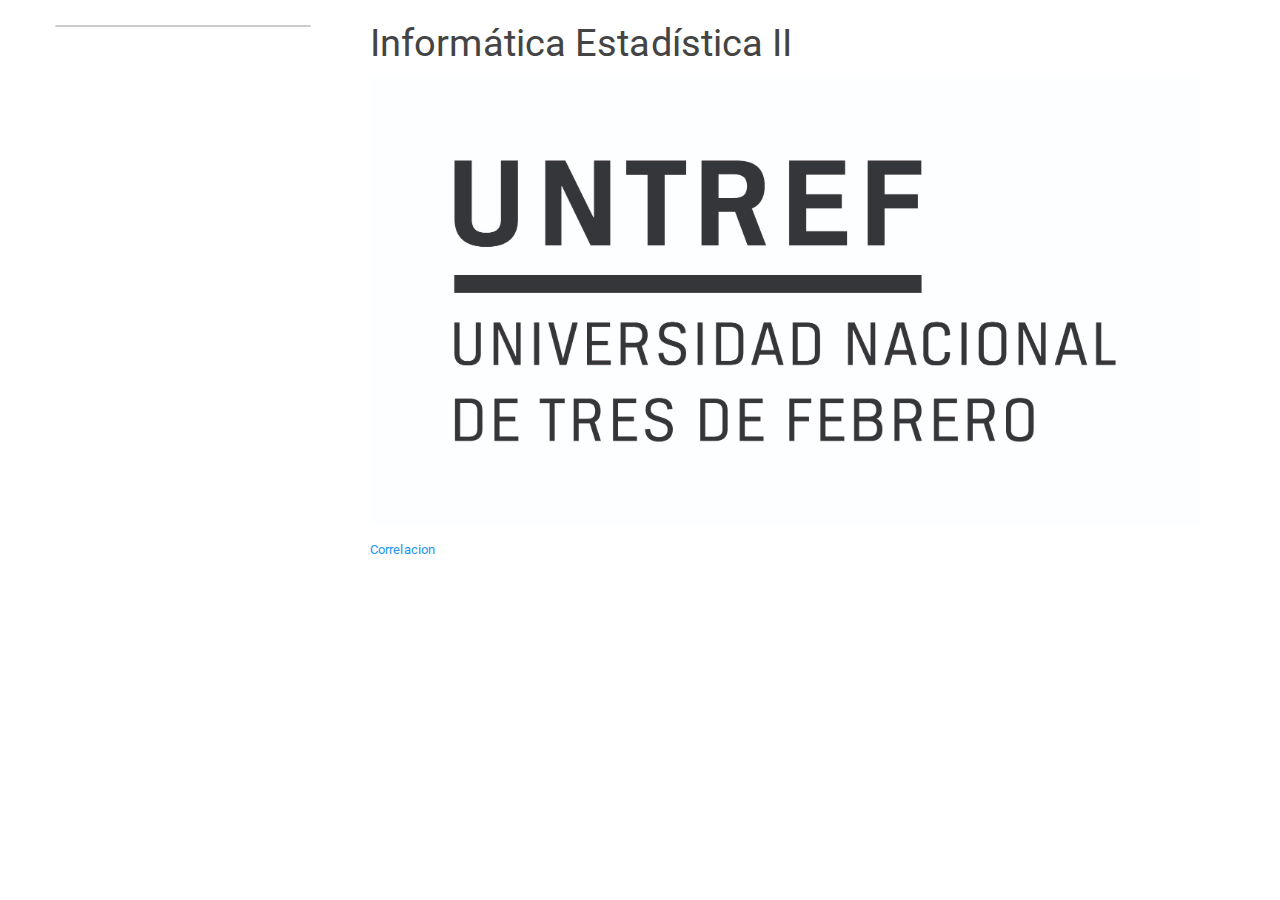
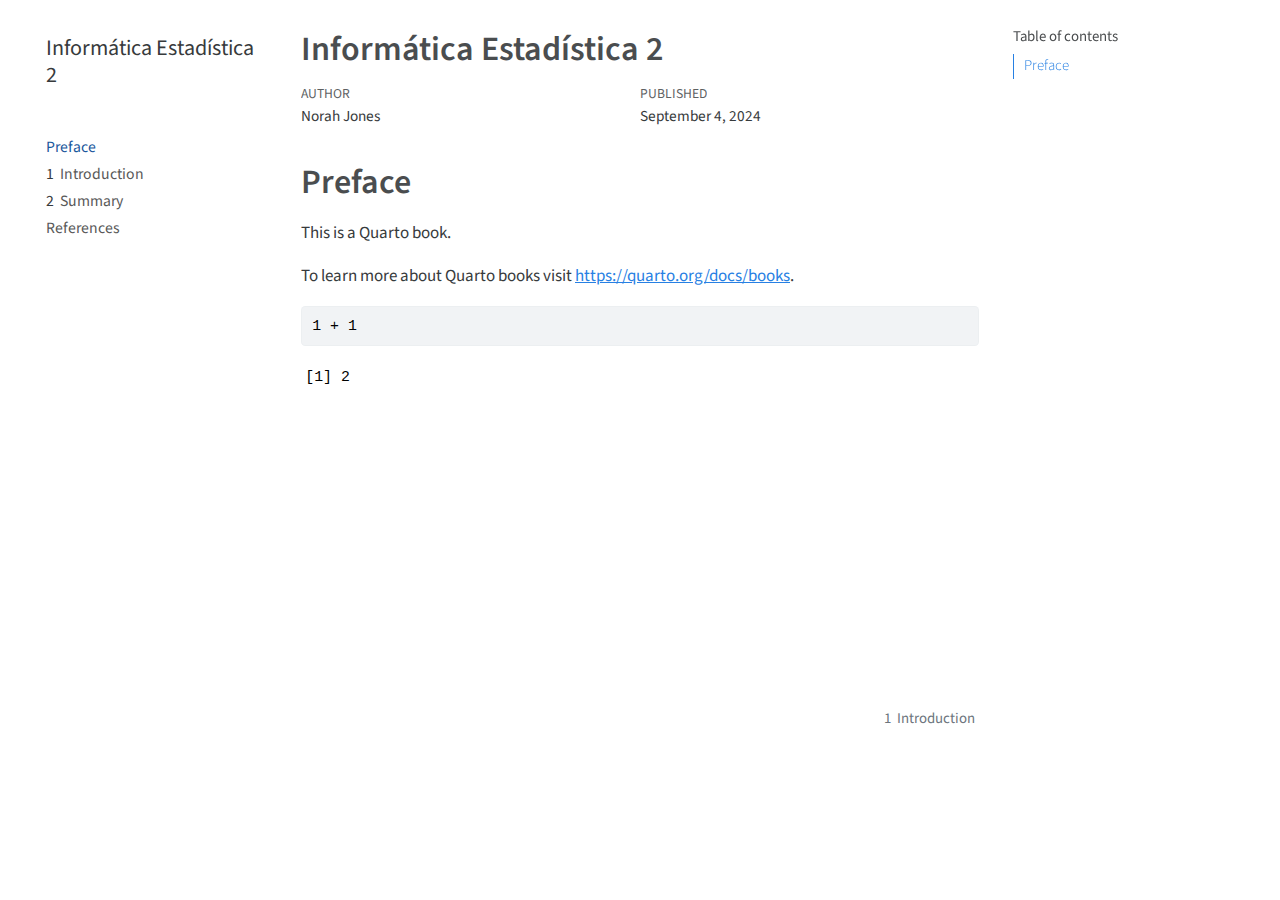
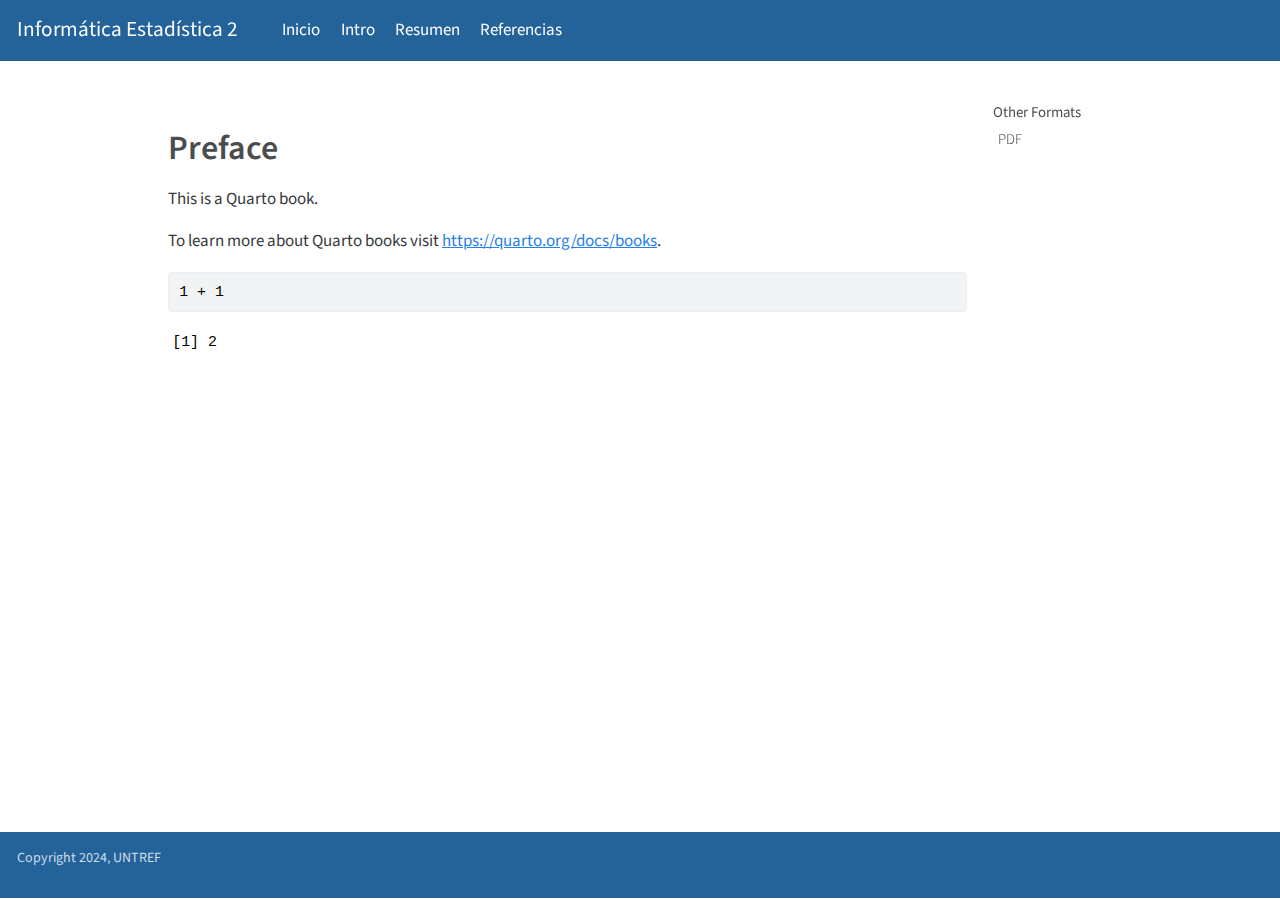
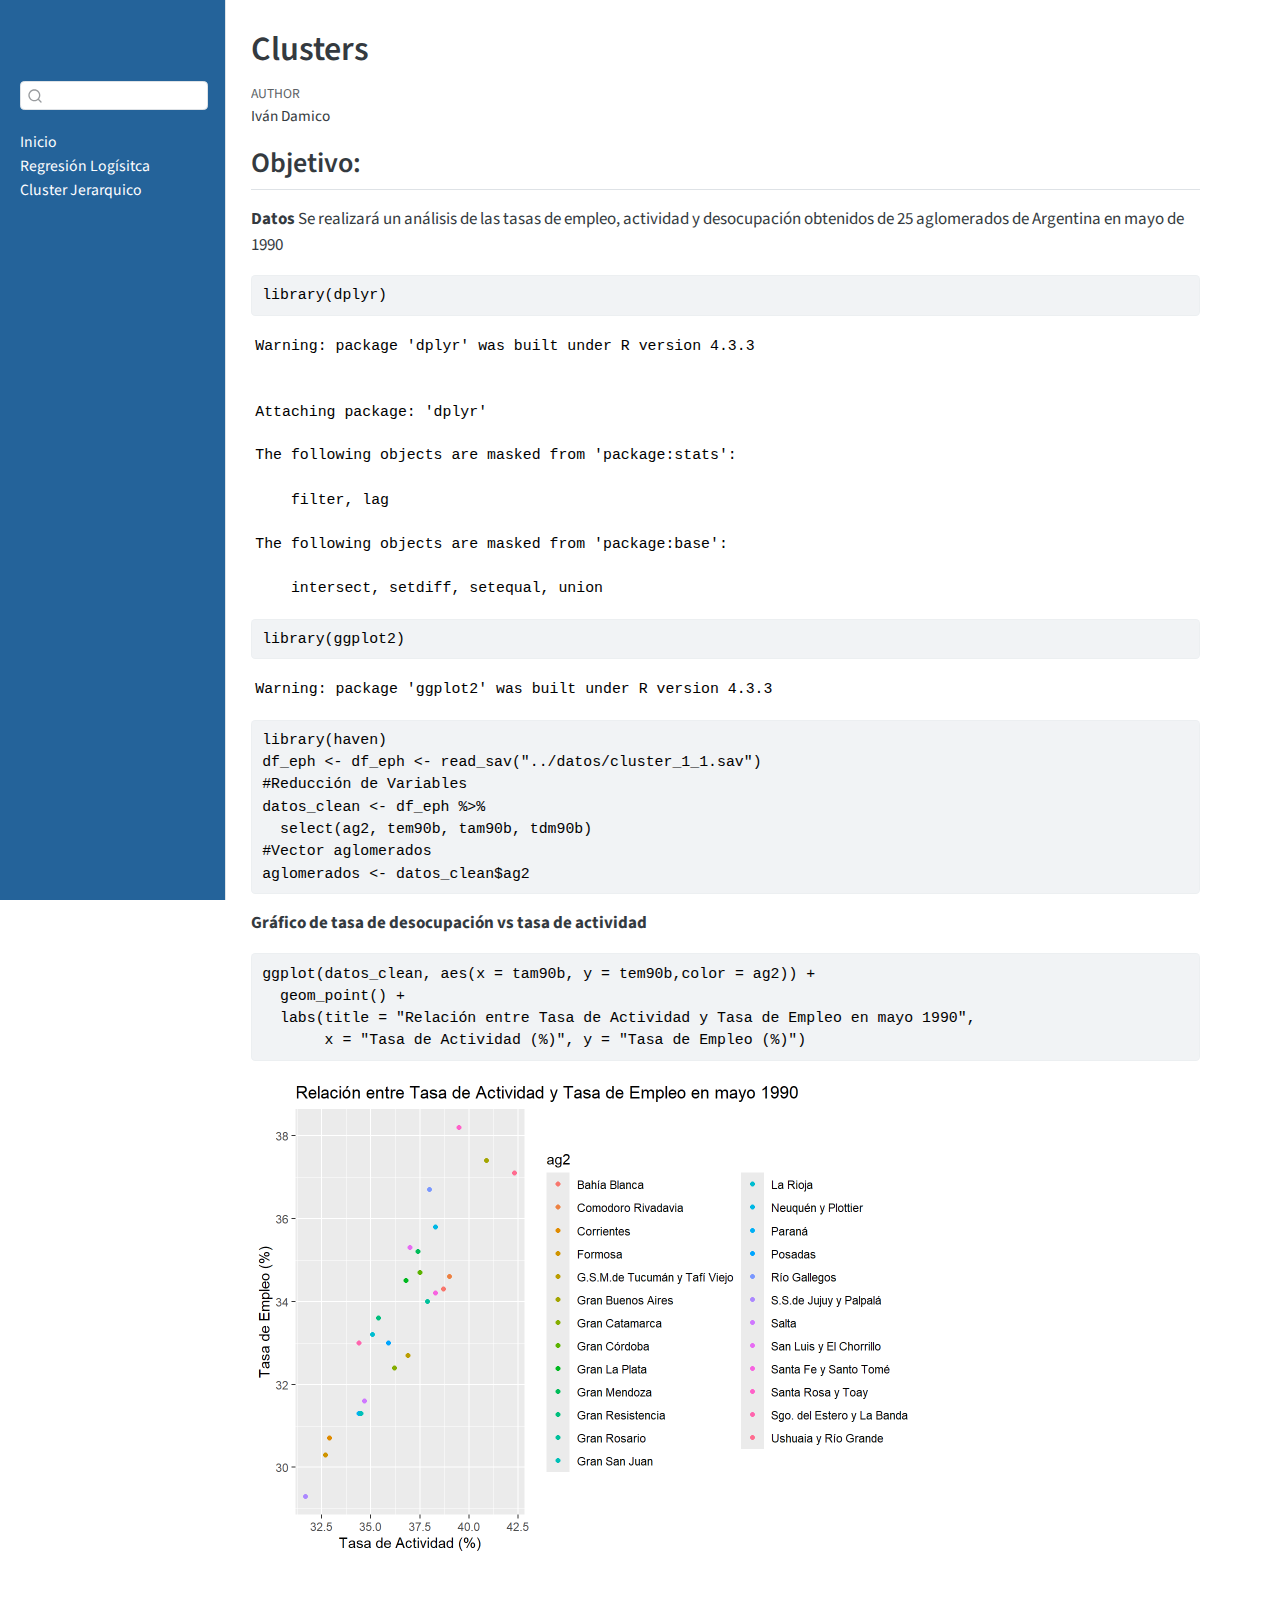
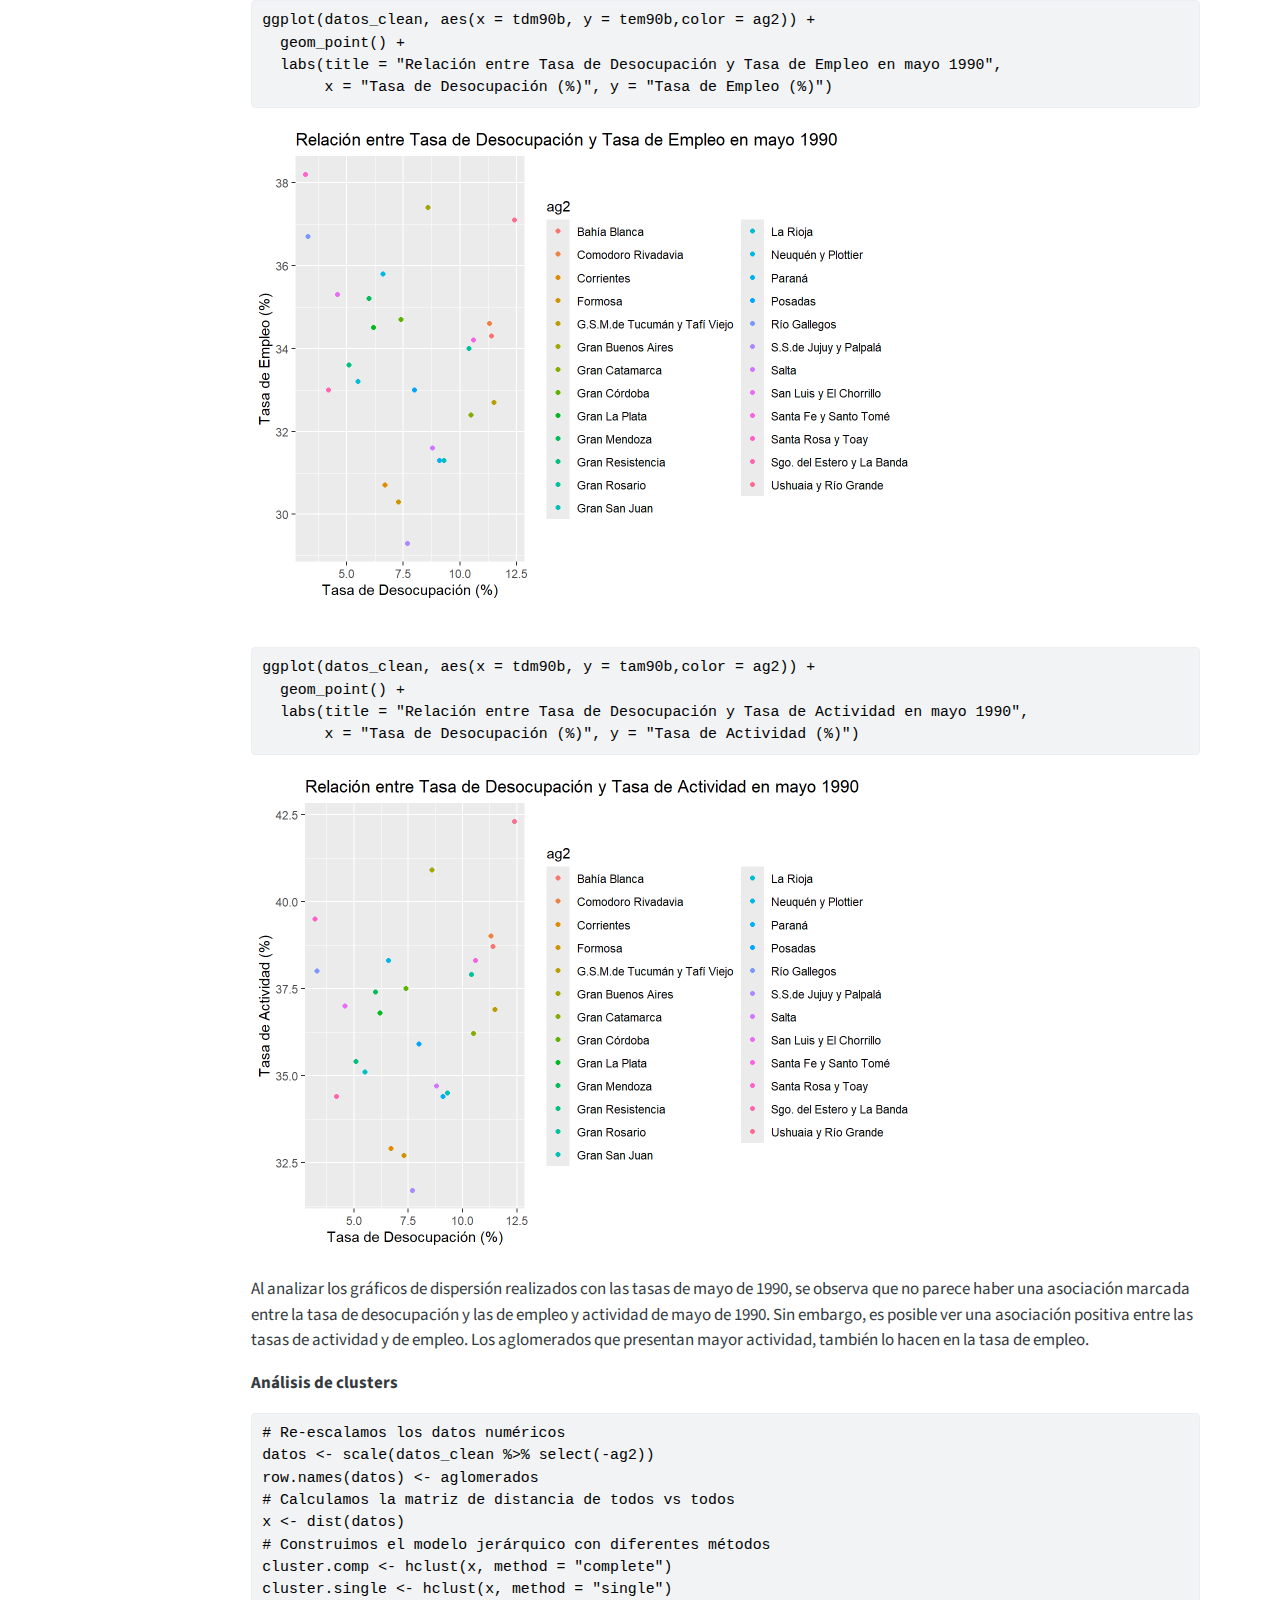
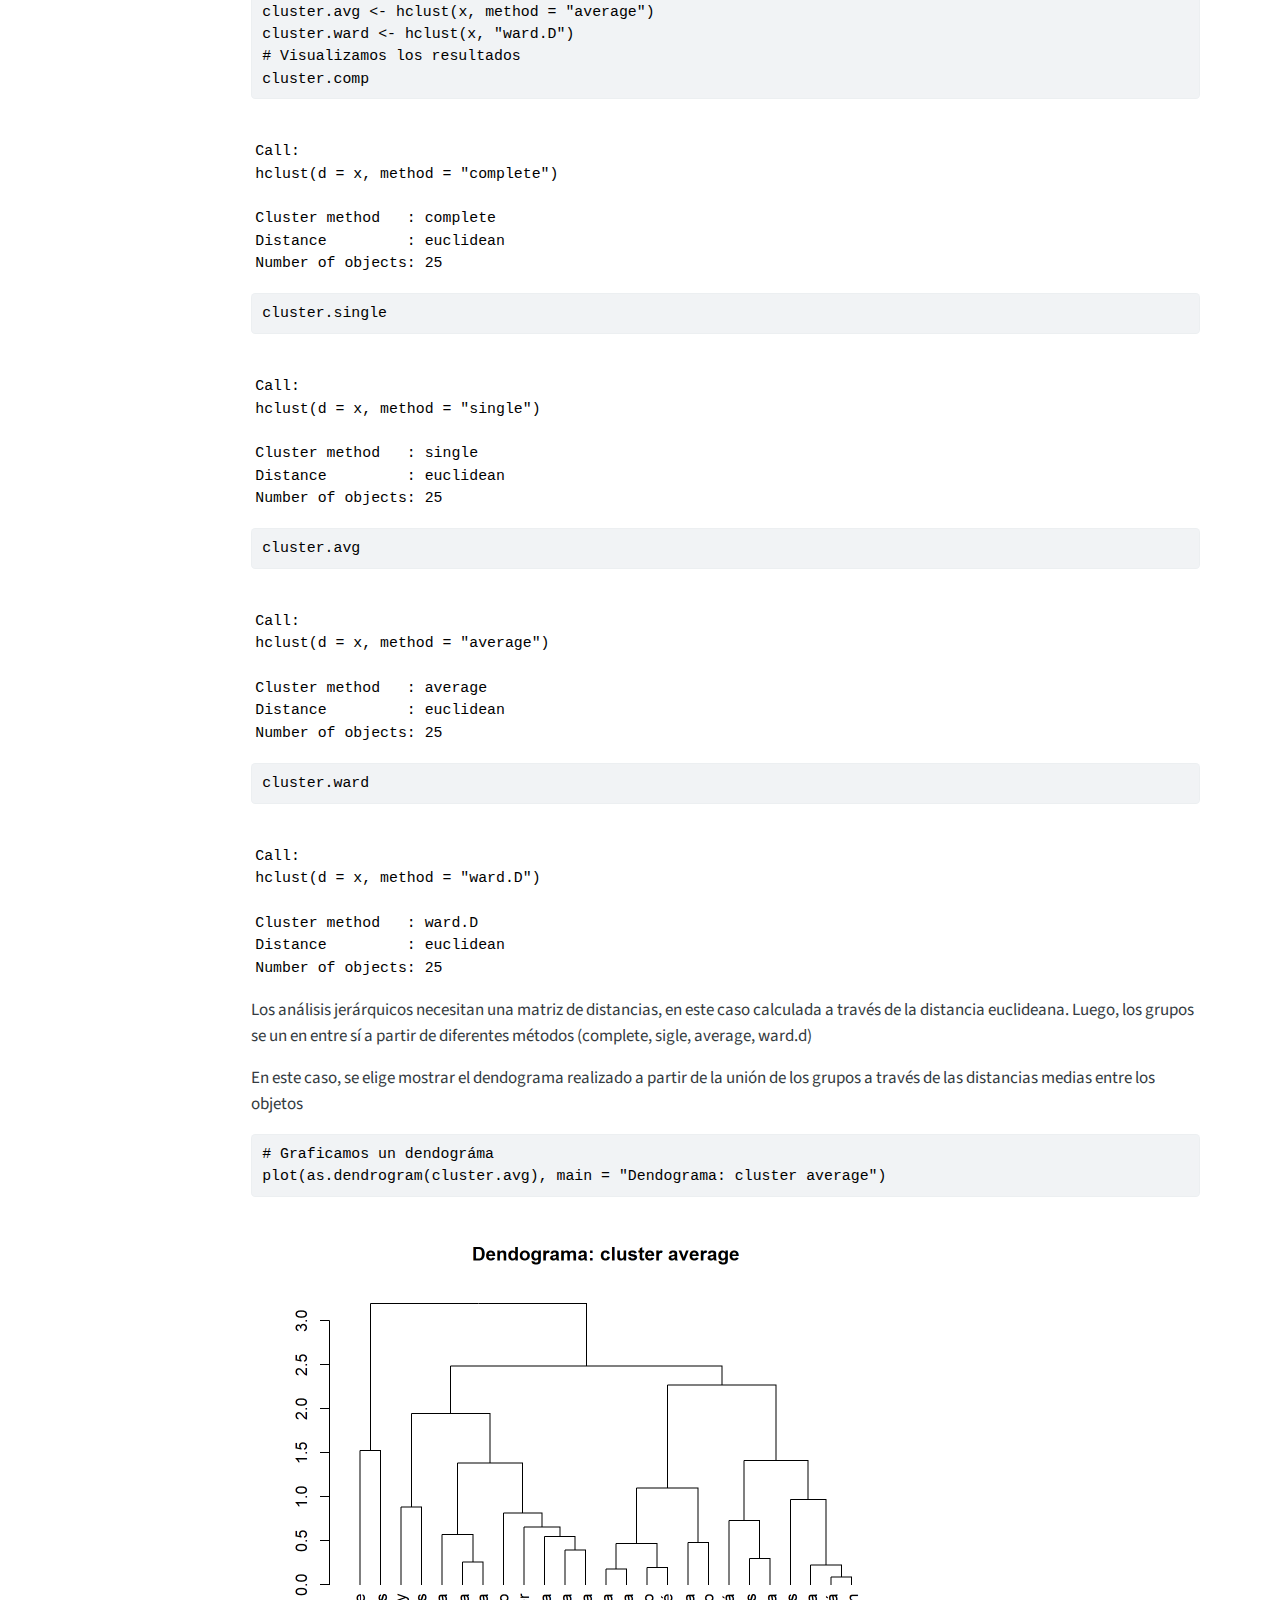
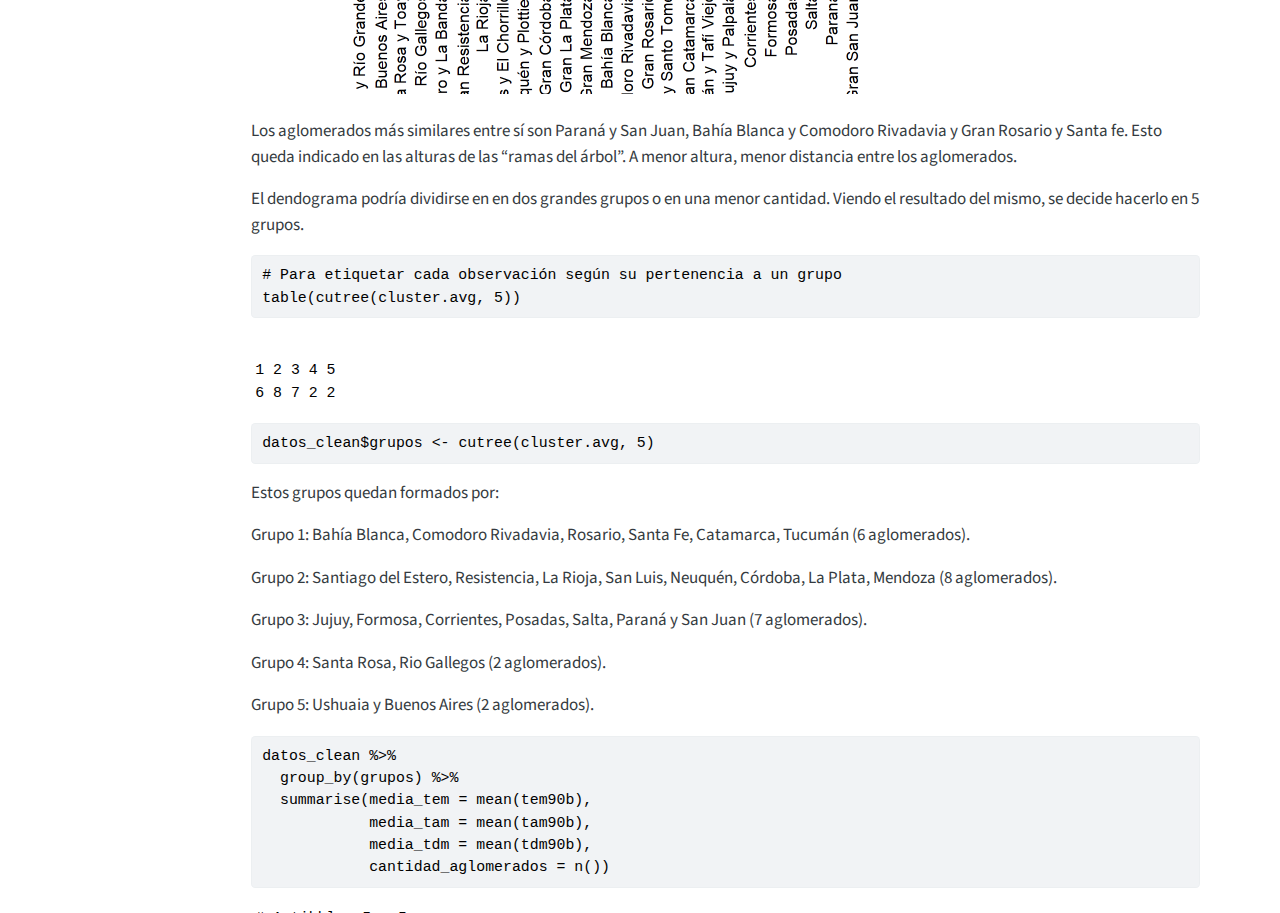
